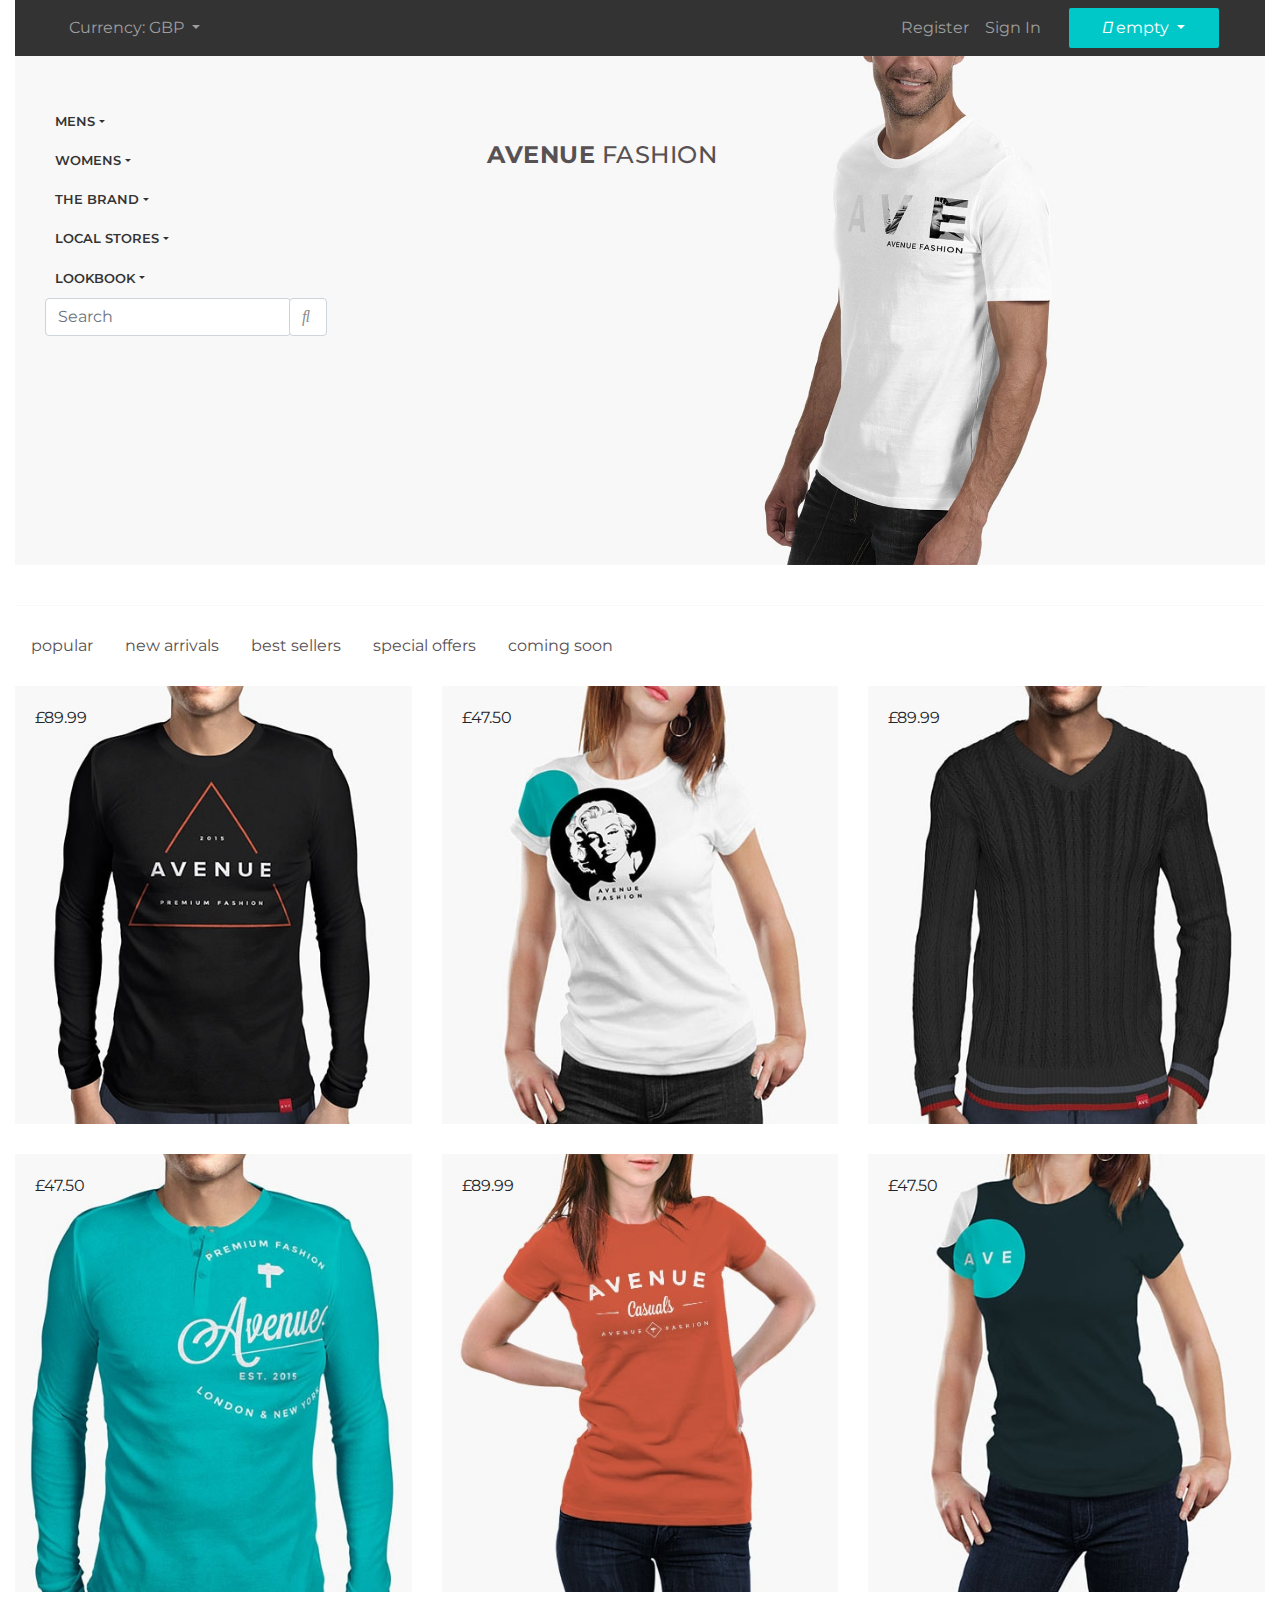
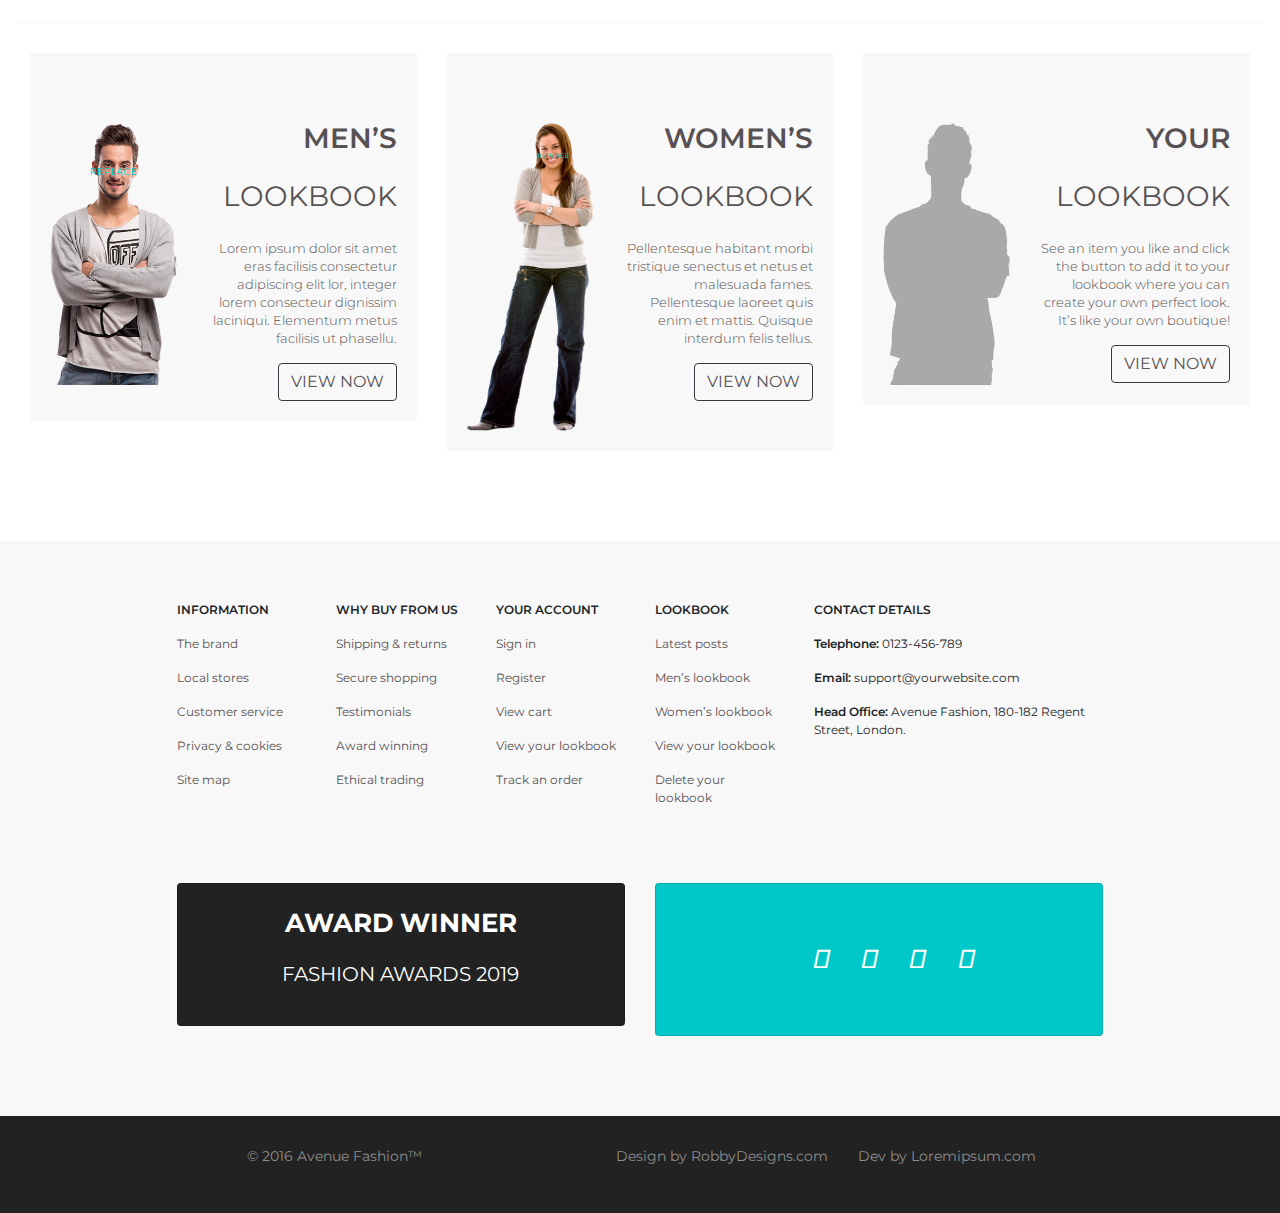
==== index.html @ 2c8a40dd "fashions" ====
<!DOCTYPE html>
<html lang="en">
<head>
    <title>Shopping</title>
    <meta http-equiv="Content-Type" content="text/html; charset=utf-8"/>
    <meta name="description" content=""/>
    <meta name="keywords" content=""/>
    <meta name="viewport" content="initial-scale=1.0, width=device-width">
    
    <link href="//netdna.bootstrapcdn.com/font-awesome/4.0.3/css/font-awesome.css" rel="stylesheet">
    <link href='https://fonts.googleapis.com/css?family=Montserrat:300,400,600,700|Roboto:400' rel='stylesheet' type='text/css'>
    <link rel="stylesheet" href="https://use.fontawesome.com/releases/v5.7.2/css/all.css" integrity="sha384-fnmOCqbTlWIlj8LyTjo7mOUStjsKC4pOpQbqyi7RrhN7udi9RwhKkMHpvLbHG9Sr" crossorigin="anonymous">
    <link href="css/main.min.css" rel="stylesheet">
    <link rel="stylesheet" href="css/main.css" type="text/css"/>
    <link rel="stylesheet" href="https://stackpath.bootstrapcdn.com/bootstrap/4.2.1/css/bootstrap.min.css" integrity="sha384-GJzZqFGwb1QTTN6wy59ffF1BuGJpLSa9DkKMp0DgiMDm4iYMj70gZWKYbI706tWS" crossorigin="anonymous">
</head>
<body>

<div class="container-fluid">
    <div class="menu-top container-fluid">
        <div class="container">
            <nav class="navbar navbar-expand-lg navbar-light">
                <button id="click-on" class="navbar-toggler" type="button" data-popup="true" data-toggle="collapse" data-target="#navbarSupportedContent" aria-controls="navbarSupportedContent" aria-expanded="false" aria-label="Toggle navigation">
                    <span class="navbar-toggler-icon"></span>
                </button>
                <div class="collapse navbar-collapse" id="navbarSupportedContent">
                    <ul class="navbar-nav mr-auto">
                        <li class="nav-item dropdown">
                            <a class="nav-link dropdown-toggle" href="#" id="navbarDropdown" role="button" data-toggle="dropdown" aria-haspopup="true" aria-expanded="false">
                                Currency: GBP
                            </a>
                            <div class="dropdown-menu" aria-labelledby="navbarDropdown">
                                <a class="dropdown-item" href="#">EURO</a>
                                <a class="dropdown-item" href="#">USD</a>
                                <a class="dropdown-item" href="#">RUR</a>
                            </div>
                        </li>
                    </ul>
                    <ul class="nav navbar-nav navbar-right">
                        <li class="nav-item">
                            <a class="nav-link" href="#">Register</a>
                        </li>
                        <li class="nav-item">
                            <a class="nav-link" href="#">Sign In</a>
                        </li>
                        <li class="nav-item dropdown table-active">
                            <a class="nav-link dropdown-toggle" href="#" id="navbarDropdown" role="button" data-toggle="dropdown" aria-haspopup="true" aria-expanded="false">
                                <i class="fas fa-shopping-cart"></i> empty
                            </a>
                        </li>
                    </ul>
                </div>
            </nav>
        </div>
    </div>
    <div class="menu-header">
        <div class="row menu-row">
            <div class="col">
            <div class="row">
            <div id="click-ons" class="col-2">
                <h1><span>avenue</span> fashion</h1>
            </div>
            <div class="col-3">
                <img src="img/bg.jpg" class="img-fluid" alt="">
            </div>
            <div class="col-7">
                <div class="menu-nav">

                    <ul class="nav nav-pills mr-auto nav-justified">


                        <li class="nav-item active dropdown">
                            <a class="nav-link dropdown-toggle toggle-1" href="#" id="navbarDropdown" role="button" data-toggle="dropdown" aria-haspopup="true" aria-expanded="false">
                                mens
                            </a>
                            <div class="dropdown-menu" aria-labelledby="navbarDropdown">
                                <div class="row">
                                    <div class="col-md-6">
                                <a class="dropdown-item active_title" href="#">casuals</a>
                                <a class="dropdown-item" href="#">Jackets</a>
                                <a class="dropdown-item" href="#">Hoodies & Sweatshirts</a>
                                <a class="dropdown-item" href="#">Polo Shirts</a>
                                <a class="dropdown-item" href="#">Sportswear</a>
                                        <a class="dropdown-item" href="#">Trousers & Chinos</a>
                                <a class="dropdown-item" href="#">T-Shirts</a>

                                    </div>
                                    <div class="col-md-6">
                                        <a class="dropdown-item active_title" href="#">Formal</a>
                                        <a class="dropdown-item" href="#">Jackets</a>
                                        <a class="dropdown-item" href="#">Shirts</a>
                                        <a class="dropdown-item" href="#">Suits</a>
                                        <a class="dropdown-item" href="#">Sportswear</a>

                                    </div>

                                    <div class="sale">
                                        <p>Autumn sale!
                                            up to 50% off</p>
                                    </div>



                                </div>
                            </div>
                        </li>

                        <li class="nav-item active dropdown">
                            <a class="nav-link dropdown-toggle toggle-2" href="#" id="navbarDropdown" role="button" data-toggle="dropdown" aria-haspopup="true" aria-expanded="false">
                                womens
                            </a>
                            <div class="dropdown-menu" aria-labelledby="navbarDropdown">
                                <div class="row">
                                    <div class="col-md-6">
                                        <a class="dropdown-item active_title" href="#">casuals</a>
                                        <a class="dropdown-item" href="#">Jackets</a>
                                        <a class="dropdown-item" href="#">Dresses</a>
                                        <a class="dropdown-item" href="#">blouses</a>
                                        <a class="dropdown-item" href="#">tops</a>
                                        <a class="dropdown-item" href="#">pants</a>
                                        <a class="dropdown-item" href="#">T-Shirts</a>
                                    </div>
                                    <div class="col-md-6">
                                        <a class="dropdown-item active_title" href="#">Formal</a>
                                        <a class="dropdown-item" href="#">Jackets</a>
                                        <a class="dropdown-item" href="#">Shirts</a>
                                        <a class="dropdown-item" href="#">skirts</a>
                                        <a class="dropdown-item" href="#">Dresses</a>

                                    </div>


                                    <div class="sale">
                                        <p>Autumn sale!
                                            up to 50% off</p>
                                    </div>


                                </div>
                            </div>
                        </li>

                        <li class="nav-item active dropdown">
                            <a class="nav-link dropdown-toggle toggle" href="#" id="navbarDropdown" role="button" data-toggle="dropdown" aria-haspopup="true" aria-expanded="false">
                                <span>the brand</span>
                            </a>
                            <div class="dropdown-menu" aria-labelledby="navbarDropdown">
                                <div class="row">
                                    <div class="col-md-6">
                                        <a class="dropdown-item active_title" href="#">brand</a>
                                        <a class="dropdown-item" href="#">Louis Vuitton</a>
                                        <a class="dropdown-item" href="#">Prada</a>
                                        <a class="dropdown-item" href="#">Chanel</a>
                                        <a class="dropdown-item" href="#">Burberry</a>
                                        <a class="dropdown-item" href="#">H&M</a>
                                    </div>
                                    <div class="col-md-6">
                                        <a class="dropdown-item active_title" href="#">brand</a>
                                        <a class="dropdown-item" href="#">Lacoste</a>
                                        <a class="dropdown-item" href="#">Colin’s</a>
                                        <a class="dropdown-item" href="#">D&G</a>
                                        <a class="dropdown-item" href="#">Hugo Boss</a>

                                    </div>





                                </div>
                            </div>
                        </li>

                        <li class="nav-item active dropdown">
                        <a class="nav-link dropdown-toggle toggle" href="#" id="navbarDropdown" role="button" data-toggle="dropdown" aria-haspopup="true" aria-expanded="false">
                            <span>local stores</span>
                        </a>
                        <div class="dropdown-menu" aria-labelledby="navbarDropdown">
                            <div class="row">
                                <div class="col-md-6">
                                    <a class="dropdown-item active_title" href="#">stores</a>
                                    <a class="dropdown-item" href="#">Dispatches</a>
                                    <a class="dropdown-item" href="#">Instali</a>
                                    <a class="dropdown-item" href="#">Capensi</a>
                                    <a class="dropdown-item" href="#">Instali</a>
                                    <a class="dropdown-item" href="#">Rainbow</a>
                                </div>
                                <div class="col-md-6">
                                    <a class="dropdown-item active_title" href="#">stores</a>
                                    <a class="dropdown-item" href="#">Central To</a>
                                    <a class="dropdown-item" href="#">Capensi</a>
                                    <a class="dropdown-item" href="#">Central</a>
                                </div>




                            </div>
                        </div>
                    </li>

                        <li class="nav-item active dropdown">
                            <a class="nav-link dropdown-toggle toggle" href="#" id="navbarDropdown" role="button" data-toggle="dropdown" aria-haspopup="true" aria-expanded="false">
                                Lookbook
                            </a>
                            <div class="dropdown-menu" aria-labelledby="navbarDropdown">
                                <div class="row">
                                    <div class="col-md-6">
                                        <a class="dropdown-item active_title" href="#">Lookbook</a>
                                        <a class="dropdown-item" href="#">Latest posts</a>
                                        <a class="dropdown-item" href="#">Women’s lookbook</a>
                                        <a class="dropdown-item" href="#">Men’s lookbook</a>
                                        <a class="dropdown-item" href="#">Lookbooks RSS feed</a>
                                    </div>
                                    <div class="col-md-6">
                                        <a class="dropdown-item active_title" href="#">Lookbook</a>
                                        <a class="dropdown-item" href="#">View your lookbook</a>
                                        <a class="dropdown-item" href="#">Delete your lookbook</a>
                                    </div>





                                </div>
                            </div>
                        </li>

                        <form class="form-inline my-2 my-lg-0">
                            <input class="form-control mr-sm-2" type="search" placeholder="Search" aria-label="Search">
                            <button id="text-form" class="btn btn-outline-success my-2 my-sm-0" type="submit"><i class="fas fa-search"></i><a>Найти далее...</a></button>

                        </form>

                    </ul>

                </div>
            </div>
        </div>
            </div>


        <div class="col menu-rows">
            <div class="btn-header" id="btn-header-1">
                <button type="button" class="btn btn-outline-dark">shop men’s collection</button>
            </div>

            <div class="btn-header" id="btn-header-2">
                <button type="button" class="btn btn-outline-dark">shop women’s collection</button>
            </div>
        </div>
        </div>

    </div>
    <div class="menu-content container">

        <nav class="nav">
            <a class="nav-link active" href="#">popular</a>
            <a class="nav-link" href="#">new arrivals</a>
            <a class="nav-link" href="#">best sellers</a>
            <a class="nav-link" href="#">special offers</a>
            <a class="nav-link" href="#">coming soon</a>
        </nav>

        <div class="row justify-content-around">
            <div class="col-xl-4 col-md-6 col-sm-12">
                <div class="card-body">
                <p class="price">£89.99</p>
                <img src="img/item_1.jpg" class="img-fluid mx-auto" alt="">
<div class="card-hover">

    <p>Men's tunic £89.95</p>
    <p>Classic casual t-shirt for women on the move.
        100% cotton.</p>
    <div class="fas-icons">
        <a href="#" class="rounded-circle">
            <i class="fas fa-shopping-cart"></i>
        </a>
        <a href="#" class="rounded-circle">
            <i class="fas fa-heart"></i>
        </a>
        <a href="#" class="rounded-circle">
            <i class="fas fa-compress-arrows-alt"></i>
        </a>
    </div>

</div>
                </div>
            </div>
            <div class="col-xl-4 col-md-6 col-sm-12">
                <div class="card-body">
                <p class="price">£47.50</p>
                <img src="img/item_2.jpg" class="img-fluid mx-auto" alt="">
                    <div class="card-hover">

                        <p>White women's T-shirt £47.50</p>
                        <p>Classic casual t-shirt for women on the move.
                            100% cotton.</p>
                        <div class="fas-icons">
                            <a href="#" class="rounded-circle">
                                <i class="fas fa-shopping-cart"></i>
                            </a>
                            <a href="#" class="rounded-circle">
                                <i class="fas fa-heart"></i>
                            </a>
                            <a href="#" class="rounded-circle">
                                <i class="fas fa-compress-arrows-alt"></i>
                            </a>
                        </div>

                    </div>
                </div>
            </div>
            <div class="col-xl-4 col-md-6 col-sm-12">
                <div class="card-body">
                <p class="price">£89.99</p>
                <img src="img/item_3.jpg" class="img-fluid mx-auto" alt="">
                    <div class="card-hover">

                        <p>Men's knitted sweater  £89.99</p>
                        <p>Classic casual t-shirt for women on the move.
                            100% cotton.</p>
                        <div class="fas-icons">
                            <a href="#" class="rounded-circle">
                                <i class="fas fa-shopping-cart"></i>
                            </a>
                            <a href="#" class="rounded-circle">
                                <i class="fas fa-heart"></i>
                            </a>
                            <a href="#" class="rounded-circle">
                                <i class="fas fa-compress-arrows-alt"></i>
                            </a>
                        </div>

                    </div>
                </div>
            </div>
        </div>

        <div class="row justify-content-around">
            <div class="col-xl-4 col-md-6 col-sm-12">
                <div class="card-body">
                <p class="price">£47.50</p>
                <img src="img/item_4.jpg" class="img-fluid mx-auto" alt="">
                    <div class="card-hover">

                        <p>Men's Blue Swinger  £47.50</p>
                        <p>Classic casual t-shirt for women on the move.
                            100% cotton.</p>
                        <div class="fas-icons">
                            <a href="#" class="rounded-circle">
                                <i class="fas fa-shopping-cart"></i>
                            </a>
                            <a href="#" class="rounded-circle">
                                <i class="fas fa-heart"></i>
                            </a>
                            <a href="#" class="rounded-circle">
                                <i class="fas fa-compress-arrows-alt"></i>
                            </a>
                        </div>

                    </div>
                </div>
            </div>
            <div class="col-xl-4 col-md-6 col-sm-12">
                <div class="card-body">
                <p class="price">£89.99</p>
                <img src="img/item_5.jpg" class="img-fluid mx-auto" alt="">
                    <div class="card-hover">

                        <p>Womens burnt orange casual tee  £89.99</p>
                        <p>Classic casual t-shirt for women on the move.
                            100% cotton.</p>
                        <div class="fas-icons">
                            <a href="#" class="rounded-circle">
                                <i class="fas fa-shopping-cart"></i>
                            </a>
                            <a href="#" class="rounded-circle">
                                <i class="fas fa-heart"></i>
                            </a>
                            <a href="#" class="rounded-circle">
                                <i class="fas fa-compress-arrows-alt"></i>
                            </a>
                        </div>

                    </div>
                </div>
            </div>
            <div class="col-xl-4 col-md-6 col-sm-12">
                <div class="card-body">
                <p class="price">£47.50</p>
                <img src="img/item_6.jpg" class="img-fluid mx-auto" alt="">
                    <div class="card-hover">

                        <p>Black women's t-shirt £47.50</p>
                        <p>Classic casual t-shirt for women on the move.
                            100% cotton.</p>
                        <div class="fas-icons">
                            <a href="#" class="rounded-circle">
                                <i class="fas fa-shopping-cart"></i>
                            </a>
                            <a href="#" class="rounded-circle">
                                <i class="fas fa-heart"></i>
                            </a>
                            <a href="#" class="rounded-circle">
                                <i class="fas fa-compress-arrows-alt"></i>
                            </a>
                        </div>

                    </div>
                </div>
            </div>
        </div>

    </div>
    <div class="menu-advertising container-fluid">

        <div class="row justify-content-around">
            <div class="col-xl-4 col-md-12">
                <div class="card-body">
                <div class="row">
                    <div class="col-xl-5 col-md-5 col-sm-12">
                    <img src="img/replace.png" class="img-fluid mx-auto" alt="">
                    </div>
                    <div class="col-xl-7 col-md-7 col-sm-12">
                      <h3 class="display-3">men’s</h3>
                        <h4 class="display-5">lookbook</h4>
       <p>Lorem ipsum dolor sit amet eras facilisis
    consectetur adipiscing elit lor, integer lorem consecteur dignissim laciniqui.
    Elementum metus facilisis ut phasellu.</p>
                        <button type="button" class="btn btn-outline-dark">view now</button>
                    </div>
                </div>
                </div>
        </div>
            <div class="col-xl-4 col-md-12">
                <div class="card-body">
                <div class="row">
                    <div class="col-xl-5 col-md-5 col-sm-12">
                        <img src="img/replace_2.png" class="img-fluid mx-auto" alt="">
                    </div>
                    <div class="col-xl-7 col-md-7 col-sm-12">
                        <h3>women’s</h3>
                        <h4>lookbook</h4>
                        <p>Pellentesque habitant morbi tristique senectus et netus et malesuada fames.
                            Pellentesque laoreet quis enim et mattis. Quisque interdum felis tellus.</p>
                        <button type="button" class="btn btn-outline-dark">view now</button>
                    </div>
                </div>
            </div>
            </div>
            <div class="col-xl-4 col-md-12">
                <div class="card-body">
                <div class="row">
                    <div class="col-xl-5 col-md-5 col-sm-12">
                        <img src="img/replace_3.png" class="img-fluid mx-auto" alt="">
                    </div>
                    <div class="col-xl-7 col-md-7 col-sm-12">
                        <h3>your</h3>
                        <h4>lookbook</h4>
                        <p>See an item you like and click the button to add it to your lookbook where you can create your own perfect look.
                            It’s like your own boutique!</p>
                        <button type="button" class="btn btn-outline-dark">view now</button>
                    </div>
                </div>
            </div>
            </div>
            </div>

    </div>



    </div>

















<footer>
   <div class="footer-content container-fluid">
     <div class="row">
       <div class="col-xl-10 col-lg-11 mx-auto">

           <div class="row">

           <div class="footer-links col-xl-2 col-lg-4 col-md-6 col-sm-12">
               <p class="footer-title">Information</p>
               <p><a href="#">The brand</a></p>
               <p><a href="#">Local stores</a></p>
               <p><a href="#">Customer service</a></p>
               <p><a href="#">Privacy & cookies</a></p>
               <p><a href="#">Site map</a></p>
           </div>
           <div class="footer-links col-xl-2 col-lg-4 col-md-6 col-sm-12">
               <p class="footer-title">Why buy from us</p>
               <p><a href="#">Shipping & returns</a></p>
               <p><a href="#">Secure shopping</a></p>
               <p><a href="#">Testimonials</a></p>
               <p><a href="#">Award winning</a></p>
               <p><a href="#">Ethical trading</a></p>
           </div>
           <div class="footer-links col-xl-2 col-lg-4 col-md-6 col-sm-12">
               <p class="footer-title">Your account</p>
               <p><a href="#">Sign in</a></p>
               <p><a href="#">Register</a></p>
               <p><a href="#">View cart</a></p>
               <p><a href="#">View your lookbook</a></p>
               <p><a href="#">Track an order</a></p>
           </div>
           <div class="footer-links col-xl-2 col-lg-4 col-md-6 col-sm-12">
               <p class="footer-title">Lookbook</p>
               <p><a href="#">Latest posts</a></p>
               <p><a href="#">Men’s lookbook</a></p>
               <p><a href="#">Women’s lookbook</a></p>
               <p><a href="#">View your lookbook</a></p>
               <p><a href="#">Delete your lookbook</a></p>
           </div>

           <div class="footer-links col-xl-4 col-lg-4 col-md-6 col-sm-12">
               <p class="footer-title">contact details</p>
               <p><span>Telephone:</span> 0123-456-789 </p>
               <p><span>Email:</span> support@yourwebsite.com</p>
               <p><span>Head Office:</span> Avenue Fashion,
                   180-182 Regent Street, London.</p>
           </div>

       </div>

           <div class="row">
               <div class="col-xl-6 col-lg-12 col-md-12 col-sm-12">
                   <div class="footer-banner card">
                   <p class="banner-title">award winner</p>
                   <p>fashion awards 2019</p>
                   </div>
               </div>
               <div class="col-xl-6 col-lg-12 col-md-12 col-sm-12">
                   <div class="footer-icon card">
                       <div class="footer-icons">

                   <a href="#"><i class="fab fa-facebook-f"></i></a>
                           <a href="#"><i class="fab fa-twitter"></i></a>
                           <a href="#"><i class="fab fa-instagram"></i></a>
                           <a href="#"><i class="fab fa-pinterest"></i></a>
                   </div>
               </div>
               </div>

           </div>


               </div>
     </div>
       <div class="row footer-container">
           <div class="col-xl-4 col-lg-12">
                       <p>© 2016 Avenue Fashion™</p>
                   </div>
                   <div class="col-xl-4 col-lg-12">
                       <p>Design by RobbyDesigns.com</p>
                   </div>
                   <div class="col-xl-4 col-lg-12">
                       <p>Dev by Loremipsum.com</p>
                   </div>
       </div>
           </div>
</footer>
<script src="https://ajax.googleapis.com/ajax/libs/jquery/3.3.1/jquery.min.js"></script>
<script src="js/main.js"></script>
<script src="js/click.js"></script>
<script src="js/button.js"></script>
<script src="js/show.js"></script>
</body>
</html>
---- css/main.min.css ----
:root{--blue:#00c8c8;--indigo:#6610f2;--purple:#6f42c1;--pink:#e83e8c;--red:#cc2eaa;--orange:#fd7e14;--yellow:#ffc107;--green:#2ecc71;--teal:#20c997;--cyan:#17a2b8;--white:#fff;--gray:#6c757d;--gray-dark:#343a40;--primary:#00c8c8;--secondary:#6c757d;--success:#2ecc71;--info:#17a2b8;--warning:#ffc107;--danger:#cc2eaa;--light:#f8f9fa;--dark:#343a40;--breakpoint-xs:0;--breakpoint-sm:576px;--breakpoint-md:768px;--breakpoint-lg:992px;--breakpoint-xl:1200px;--font-family-sans-serif:-apple-system,BlinkMacSystemFont,"Segoe UI",Roboto,"Helvetica Neue",Arial,"Noto Sans",sans-serif,"Apple Color Emoji","Segoe UI Emoji","Segoe UI Symbol","Noto Color Emoji";--font-family-monospace:SFMono-Regular,Menlo,Monaco,Consolas,"Liberation Mono","Courier New",monospace}*,::after,::before{box-sizing:border-box}html{font-family:sans-serif;line-height:1.15;-webkit-text-size-adjust:100%;-webkit-tap-highlight-color:transparent}article,aside,figcaption,figure,footer,header,hgroup,main,nav,section{display:block}body{margin:0;font-family:-apple-system,BlinkMacSystemFont,"Segoe UI",Roboto,"Helvetica Neue",Arial,"Noto Sans",sans-serif,"Apple Color Emoji","Segoe UI Emoji","Segoe UI Symbol","Noto Color Emoji";font-size:1rem;font-weight:400;line-height:1.5;color:#212529;text-align:left;background-color:#fff}[tabindex="-1"]:focus{outline:0!important}hr{box-sizing:content-box;height:0;overflow:visible}h1,h2,h3,h4,h5,h6{margin-top:0;margin-bottom:.5rem}p{margin-top:0;margin-bottom:1rem}abbr[data-original-title],abbr[title]{text-decoration:underline;-webkit-text-decoration:underline dotted;text-decoration:underline dotted;cursor:help;border-bottom:0;text-decoration-skip-ink:none}address{margin-bottom:1rem;font-style:normal;line-height:inherit}dl,ol,ul{margin-top:0;margin-bottom:1rem}ol ol,ol ul,ul ol,ul ul{margin-bottom:0}dt{font-weight:700}dd{margin-bottom:.5rem;margin-left:0}blockquote{margin:0 0 1rem}b,strong{font-weight:bolder}small{font-size:80%}sub,sup{position:relative;font-size:75%;line-height:0;vertical-align:baseline}sub{bottom:-.25em}sup{top:-.5em}a{color:#00c8c8;text-decoration:none;background-color:transparent}a:hover{color:#007c7c;text-decoration:underline}a:not([href]):not([tabindex]){color:inherit;text-decoration:none}a:not([href]):not([tabindex]):focus,a:not([href]):not([tabindex]):hover{color:inherit;text-decoration:none}a:not([href]):not([tabindex]):focus{outline:0}code,kbd,pre,samp{font-family:SFMono-Regular,Menlo,Monaco,Consolas,"Liberation Mono","Courier New",monospace;font-size:1em}pre{margin-top:0;margin-bottom:1rem;overflow:auto}figure{margin:0 0 1rem}img{vertical-align:middle;border-style:none}svg{overflow:hidden;vertical-align:middle}table{border-collapse:collapse}caption{padding-top:.75rem;padding-bottom:.75rem;color:#6c757d;text-align:left;caption-side:bottom}th{text-align:inherit}label{display:inline-block;margin-bottom:.5rem}button{border-radius:0}button:focus{outline:1px dotted;outline:5px auto -webkit-focus-ring-color}button,input,optgroup,select,textarea{margin:0;font-family:inherit;font-size:inherit;line-height:inherit}button,input{overflow:visible}button,select{text-transform:none}[type=button],[type=reset],[type=submit],button{-webkit-appearance:button}[type=button]::-moz-focus-inner,[type=reset]::-moz-focus-inner,[type=submit]::-moz-focus-inner,button::-moz-focus-inner{padding:0;border-style:none}input[type=checkbox],input[type=radio]{box-sizing:border-box;padding:0}input[type=date],input[type=datetime-local],input[type=month],input[type=time]{-webkit-appearance:listbox}textarea{overflow:auto;resize:vertical}fieldset{min-width:0;padding:0;margin:0;border:0}legend{display:block;width:100%;max-width:100%;padding:0;margin-bottom:.5rem;font-size:1.5rem;line-height:inherit;color:inherit;white-space:normal}progress{vertical-align:baseline}[type=number]::-webkit-inner-spin-button,[type=number]::-webkit-outer-spin-button{height:auto}[type=search]{outline-offset:-2px;-webkit-appearance:none}[type=search]::-webkit-search-decoration{-webkit-appearance:none}::-webkit-file-upload-button{font:inherit;-webkit-appearance:button}output{display:inline-block}summary{display:list-item;cursor:pointer}template{display:none}[hidden]{display:none!important}.h1,.h2,.h3,.h4,.h5,.h6,h1,h2,h3,h4,h5,h6{margin-bottom:.5rem;font-family:inherit;font-weight:500;line-height:1.2;color:inherit}.h1,h1{font-size:2.5rem}.h2,h2{font-size:2rem}.h3,h3{font-size:1.75rem}.h4,h4{font-size:1.5rem}.h5,h5{font-size:1.25rem}.h6,h6{font-size:1rem}.lead{font-size:1.25rem;font-weight:300}.display-1{font-size:6rem;font-weight:300;line-height:1.2}.display-2{font-size:5.5rem;font-weight:300;line-height:1.2}.display-3{font-size:4.5rem;font-weight:300;line-height:1.2}.display-4{font-size:3.5rem;font-weight:300;line-height:1.2}hr{margin-top:1rem;margin-bottom:1rem;border:0;border-top:1px solid rgba(0,0,0,.1)}.small,small{font-size:80%;font-weight:400}.mark,mark{padding:.2em;background-color:#fcf8e3}.list-unstyled{padding-left:0;list-style:none}.list-inline{padding-left:0;list-style:none}.list-inline-item{display:inline-block}.list-inline-item:not(:last-child){margin-right:.5rem}.initialism{font-size:90%;text-transform:uppercase}.blockquote{margin-bottom:1rem;font-size:1.25rem}.blockquote-footer{display:block;font-size:80%;color:#6c757d}.blockquote-footer::before{content:"\2014\00A0"}.img-fluid{max-width:100%;height:auto}.img-thumbnail{padding:.25rem;background-color:#fff;border:1px solid #dee2e6;border-radius:.25rem;max-width:100%;height:auto}.figure{display:inline-block}.figure-img{margin-bottom:.5rem;line-height:1}.figure-caption{font-size:90%;color:#6c757d}code{font-size:87.5%;color:#e83e8c;word-break:break-word}a>code{color:inherit}kbd{padding:.2rem .4rem;font-size:87.5%;color:#fff;background-color:#212529;border-radius:.2rem}kbd kbd{padding:0;font-size:100%;font-weight:700}pre{display:block;font-size:87.5%;color:#212529}pre code{font-size:inherit;color:inherit;word-break:normal}.pre-scrollable{max-height:340px;overflow-y:scroll}.container{width:100%;padding-right:15px;padding-left:15px;margin-right:auto;margin-left:auto}@media (min-width:576px){.container{max-width:540px}}@media (min-width:768px){.container{max-width:720px}}@media (min-width:992px){.container{max-width:960px}}@media (min-width:1200px){.container{max-width:1140px}}.container-fluid{width:100%;padding-right:15px;padding-left:15px;margin-right:auto;margin-left:auto}.row{display:-ms-flexbox;display:flex;-ms-flex-wrap:wrap;flex-wrap:wrap;margin-right:-15px;margin-left:-15px}.no-gutters{margin-right:0;margin-left:0}.no-gutters>.col,.no-gutters>[class*=col-]{padding-right:0;padding-left:0}.col,.col-1,.col-10,.col-11,.col-12,.col-2,.col-3,.col-4,.col-5,.col-6,.col-7,.col-8,.col-9,.col-auto,.col-lg,.col-lg-1,.col-lg-10,.col-lg-11,.col-lg-12,.col-lg-2,.col-lg-3,.col-lg-4,.col-lg-5,.col-lg-6,.col-lg-7,.col-lg-8,.col-lg-9,.col-lg-auto,.col-md,.col-md-1,.col-md-10,.col-md-11,.col-md-12,.col-md-2,.col-md-3,.col-md-4,.col-md-5,.col-md-6,.col-md-7,.col-md-8,.col-md-9,.col-md-auto,.col-sm,.col-sm-1,.col-sm-10,.col-sm-11,.col-sm-12,.col-sm-2,.col-sm-3,.col-sm-4,.col-sm-5,.col-sm-6,.col-sm-7,.col-sm-8,.col-sm-9,.col-sm-auto,.col-xl,.col-xl-1,.col-xl-10,.col-xl-11,.col-xl-12,.col-xl-2,.col-xl-3,.col-xl-4,.col-xl-5,.col-xl-6,.col-xl-7,.col-xl-8,.col-xl-9,.col-xl-auto{position:relative;width:100%;padding-right:15px;padding-left:15px}.col{-ms-flex-preferred-size:0;flex-basis:0;-ms-flex-positive:1;flex-grow:1;max-width:100%}.col-auto{-ms-flex:0 0 auto;flex:0 0 auto;width:auto;max-width:100%}.col-1{-ms-flex:0 0 8.33333%;flex:0 0 8.33333%;max-width:8.33333%}.col-2{-ms-flex:0 0 16.66667%;flex:0 0 16.66667%;max-width:16.66667%}.col-3{-ms-flex:0 0 25%;flex:0 0 25%;max-width:25%}.col-4{-ms-flex:0 0 33.33333%;flex:0 0 33.33333%;max-width:33.33333%}.col-5{-ms-flex:0 0 41.66667%;flex:0 0 41.66667%;max-width:41.66667%}.col-6{-ms-flex:0 0 50%;flex:0 0 50%;max-width:50%}.col-7{-ms-flex:0 0 58.33333%;flex:0 0 58.33333%;max-width:58.33333%}.col-8{-ms-flex:0 0 66.66667%;flex:0 0 66.66667%;max-width:66.66667%}.col-9{-ms-flex:0 0 75%;flex:0 0 75%;max-width:75%}.col-10{-ms-flex:0 0 83.33333%;flex:0 0 83.33333%;max-width:83.33333%}.col-11{-ms-flex:0 0 91.66667%;flex:0 0 91.66667%;max-width:91.66667%}.col-12{-ms-flex:0 0 100%;flex:0 0 100%;max-width:100%}.order-first{-ms-flex-order:-1;order:-1}.order-last{-ms-flex-order:13;order:13}.order-0{-ms-flex-order:0;order:0}.order-1{-ms-flex-order:1;order:1}.order-2{-ms-flex-order:2;order:2}.order-3{-ms-flex-order:3;order:3}.order-4{-ms-flex-order:4;order:4}.order-5{-ms-flex-order:5;order:5}.order-6{-ms-flex-order:6;order:6}.order-7{-ms-flex-order:7;order:7}.order-8{-ms-flex-order:8;order:8}.order-9{-ms-flex-order:9;order:9}.order-10{-ms-flex-order:10;order:10}.order-11{-ms-flex-order:11;order:11}.order-12{-ms-flex-order:12;order:12}.offset-1{margin-left:8.33333%}.offset-2{margin-left:16.66667%}.offset-3{margin-left:25%}.offset-4{margin-left:33.33333%}.offset-5{margin-left:41.66667%}.offset-6{margin-left:50%}.offset-7{margin-left:58.33333%}.offset-8{margin-left:66.66667%}.offset-9{margin-left:75%}.offset-10{margin-left:83.33333%}.offset-11{margin-left:91.66667%}@media (min-width:576px){.col-sm{-ms-flex-preferred-size:0;flex-basis:0;-ms-flex-positive:1;flex-grow:1;max-width:100%}.col-sm-auto{-ms-flex:0 0 auto;flex:0 0 auto;width:auto;max-width:100%}.col-sm-1{-ms-flex:0 0 8.33333%;flex:0 0 8.33333%;max-width:8.33333%}.col-sm-2{-ms-flex:0 0 16.66667%;flex:0 0 16.66667%;max-width:16.66667%}.col-sm-3{-ms-flex:0 0 25%;flex:0 0 25%;max-width:25%}.col-sm-4{-ms-flex:0 0 33.33333%;flex:0 0 33.33333%;max-width:33.33333%}.col-sm-5{-ms-flex:0 0 41.66667%;flex:0 0 41.66667%;max-width:41.66667%}.col-sm-6{-ms-flex:0 0 50%;flex:0 0 50%;max-width:50%}.col-sm-7{-ms-flex:0 0 58.33333%;flex:0 0 58.33333%;max-width:58.33333%}.col-sm-8{-ms-flex:0 0 66.66667%;flex:0 0 66.66667%;max-width:66.66667%}.col-sm-9{-ms-flex:0 0 75%;flex:0 0 75%;max-width:75%}.col-sm-10{-ms-flex:0 0 83.33333%;flex:0 0 83.33333%;max-width:83.33333%}.col-sm-11{-ms-flex:0 0 91.66667%;flex:0 0 91.66667%;max-width:91.66667%}.col-sm-12{-ms-flex:0 0 100%;flex:0 0 100%;max-width:100%}.order-sm-first{-ms-flex-order:-1;order:-1}.order-sm-last{-ms-flex-order:13;order:13}.order-sm-0{-ms-flex-order:0;order:0}.order-sm-1{-ms-flex-order:1;order:1}.order-sm-2{-ms-flex-order:2;order:2}.order-sm-3{-ms-flex-order:3;order:3}.order-sm-4{-ms-flex-order:4;order:4}.order-sm-5{-ms-flex-order:5;order:5}.order-sm-6{-ms-flex-order:6;order:6}.order-sm-7{-ms-flex-order:7;order:7}.order-sm-8{-ms-flex-order:8;order:8}.order-sm-9{-ms-flex-order:9;order:9}.order-sm-10{-ms-flex-order:10;order:10}.order-sm-11{-ms-flex-order:11;order:11}.order-sm-12{-ms-flex-order:12;order:12}.offset-sm-0{margin-left:0}.offset-sm-1{margin-left:8.33333%}.offset-sm-2{margin-left:16.66667%}.offset-sm-3{margin-left:25%}.offset-sm-4{margin-left:33.33333%}.offset-sm-5{margin-left:41.66667%}.offset-sm-6{margin-left:50%}.offset-sm-7{margin-left:58.33333%}.offset-sm-8{margin-left:66.66667%}.offset-sm-9{margin-left:75%}.offset-sm-10{margin-left:83.33333%}.offset-sm-11{margin-left:91.66667%}}@media (min-width:768px){.col-md{-ms-flex-preferred-size:0;flex-basis:0;-ms-flex-positive:1;flex-grow:1;max-width:100%}.col-md-auto{-ms-flex:0 0 auto;flex:0 0 auto;width:auto;max-width:100%}.col-md-1{-ms-flex:0 0 8.33333%;flex:0 0 8.33333%;max-width:8.33333%}.col-md-2{-ms-flex:0 0 16.66667%;flex:0 0 16.66667%;max-width:16.66667%}.col-md-3{-ms-flex:0 0 25%;flex:0 0 25%;max-width:25%}.col-md-4{-ms-flex:0 0 33.33333%;flex:0 0 33.33333%;max-width:33.33333%}.col-md-5{-ms-flex:0 0 41.66667%;flex:0 0 41.66667%;max-width:41.66667%}.col-md-6{-ms-flex:0 0 50%;flex:0 0 50%;max-width:50%}.col-md-7{-ms-flex:0 0 58.33333%;flex:0 0 58.33333%;max-width:58.33333%}.col-md-8{-ms-flex:0 0 66.66667%;flex:0 0 66.66667%;max-width:66.66667%}.col-md-9{-ms-flex:0 0 75%;flex:0 0 75%;max-width:75%}.col-md-10{-ms-flex:0 0 83.33333%;flex:0 0 83.33333%;max-width:83.33333%}.col-md-11{-ms-flex:0 0 91.66667%;flex:0 0 91.66667%;max-width:91.66667%}.col-md-12{-ms-flex:0 0 100%;flex:0 0 100%;max-width:100%}.order-md-first{-ms-flex-order:-1;order:-1}.order-md-last{-ms-flex-order:13;order:13}.order-md-0{-ms-flex-order:0;order:0}.order-md-1{-ms-flex-order:1;order:1}.order-md-2{-ms-flex-order:2;order:2}.order-md-3{-ms-flex-order:3;order:3}.order-md-4{-ms-flex-order:4;order:4}.order-md-5{-ms-flex-order:5;order:5}.order-md-6{-ms-flex-order:6;order:6}.order-md-7{-ms-flex-order:7;order:7}.order-md-8{-ms-flex-order:8;order:8}.order-md-9{-ms-flex-order:9;order:9}.order-md-10{-ms-flex-order:10;order:10}.order-md-11{-ms-flex-order:11;order:11}.order-md-12{-ms-flex-order:12;order:12}.offset-md-0{margin-left:0}.offset-md-1{margin-left:8.33333%}.offset-md-2{margin-left:16.66667%}.offset-md-3{margin-left:25%}.offset-md-4{margin-left:33.33333%}.offset-md-5{margin-left:41.66667%}.offset-md-6{margin-left:50%}.offset-md-7{margin-left:58.33333%}.offset-md-8{margin-left:66.66667%}.offset-md-9{margin-left:75%}.offset-md-10{margin-left:83.33333%}.offset-md-11{margin-left:91.66667%}}@media (min-width:992px){.col-lg{-ms-flex-preferred-size:0;flex-basis:0;-ms-flex-positive:1;flex-grow:1;max-width:100%}.col-lg-auto{-ms-flex:0 0 auto;flex:0 0 auto;width:auto;max-width:100%}.col-lg-1{-ms-flex:0 0 8.33333%;flex:0 0 8.33333%;max-width:8.33333%}.col-lg-2{-ms-flex:0 0 16.66667%;flex:0 0 16.66667%;max-width:16.66667%}.col-lg-3{-ms-flex:0 0 25%;flex:0 0 25%;max-width:25%}.col-lg-4{-ms-flex:0 0 33.33333%;flex:0 0 33.33333%;max-width:33.33333%}.col-lg-5{-ms-flex:0 0 41.66667%;flex:0 0 41.66667%;max-width:41.66667%}.col-lg-6{-ms-flex:0 0 50%;flex:0 0 50%;max-width:50%}.col-lg-7{-ms-flex:0 0 58.33333%;flex:0 0 58.33333%;max-width:58.33333%}.col-lg-8{-ms-flex:0 0 66.66667%;flex:0 0 66.66667%;max-width:66.66667%}.col-lg-9{-ms-flex:0 0 75%;flex:0 0 75%;max-width:75%}.col-lg-10{-ms-flex:0 0 83.33333%;flex:0 0 83.33333%;max-width:83.33333%}.col-lg-11{-ms-flex:0 0 91.66667%;flex:0 0 91.66667%;max-width:91.66667%}.col-lg-12{-ms-flex:0 0 100%;flex:0 0 100%;max-width:100%}.order-lg-first{-ms-flex-order:-1;order:-1}.order-lg-last{-ms-flex-order:13;order:13}.order-lg-0{-ms-flex-order:0;order:0}.order-lg-1{-ms-flex-order:1;order:1}.order-lg-2{-ms-flex-order:2;order:2}.order-lg-3{-ms-flex-order:3;order:3}.order-lg-4{-ms-flex-order:4;order:4}.order-lg-5{-ms-flex-order:5;order:5}.order-lg-6{-ms-flex-order:6;order:6}.order-lg-7{-ms-flex-order:7;order:7}.order-lg-8{-ms-flex-order:8;order:8}.order-lg-9{-ms-flex-order:9;order:9}.order-lg-10{-ms-flex-order:10;order:10}.order-lg-11{-ms-flex-order:11;order:11}.order-lg-12{-ms-flex-order:12;order:12}.offset-lg-0{margin-left:0}.offset-lg-1{margin-left:8.33333%}.offset-lg-2{margin-left:16.66667%}.offset-lg-3{margin-left:25%}.offset-lg-4{margin-left:33.33333%}.offset-lg-5{margin-left:41.66667%}.offset-lg-6{margin-left:50%}.offset-lg-7{margin-left:58.33333%}.offset-lg-8{margin-left:66.66667%}.offset-lg-9{margin-left:75%}.offset-lg-10{margin-left:83.33333%}.offset-lg-11{margin-left:91.66667%}}@media (min-width:1200px){.col-xl{-ms-flex-preferred-size:0;flex-basis:0;-ms-flex-positive:1;flex-grow:1;max-width:100%}.col-xl-auto{-ms-flex:0 0 auto;flex:0 0 auto;width:auto;max-width:100%}.col-xl-1{-ms-flex:0 0 8.33333%;flex:0 0 8.33333%;max-width:8.33333%}.col-xl-2{-ms-flex:0 0 16.66667%;flex:0 0 16.66667%;max-width:16.66667%}.col-xl-3{-ms-flex:0 0 25%;flex:0 0 25%;max-width:25%}.col-xl-4{-ms-flex:0 0 33.33333%;flex:0 0 33.33333%;max-width:33.33333%}.col-xl-5{-ms-flex:0 0 41.66667%;flex:0 0 41.66667%;max-width:41.66667%}.col-xl-6{-ms-flex:0 0 50%;flex:0 0 50%;max-width:50%}.col-xl-7{-ms-flex:0 0 58.33333%;flex:0 0 58.33333%;max-width:58.33333%}.col-xl-8{-ms-flex:0 0 66.66667%;flex:0 0 66.66667%;max-width:66.66667%}.col-xl-9{-ms-flex:0 0 75%;flex:0 0 75%;max-width:75%}.col-xl-10{-ms-flex:0 0 83.33333%;flex:0 0 83.33333%;max-width:83.33333%}.col-xl-11{-ms-flex:0 0 91.66667%;flex:0 0 91.66667%;max-width:91.66667%}.col-xl-12{-ms-flex:0 0 100%;flex:0 0 100%;max-width:100%}.order-xl-first{-ms-flex-order:-1;order:-1}.order-xl-last{-ms-flex-order:13;order:13}.order-xl-0{-ms-flex-order:0;order:0}.order-xl-1{-ms-flex-order:1;order:1}.order-xl-2{-ms-flex-order:2;order:2}.order-xl-3{-ms-flex-order:3;order:3}.order-xl-4{-ms-flex-order:4;order:4}.order-xl-5{-ms-flex-order:5;order:5}.order-xl-6{-ms-flex-order:6;order:6}.order-xl-7{-ms-flex-order:7;order:7}.order-xl-8{-ms-flex-order:8;order:8}.order-xl-9{-ms-flex-order:9;order:9}.order-xl-10{-ms-flex-order:10;order:10}.order-xl-11{-ms-flex-order:11;order:11}.order-xl-12{-ms-flex-order:12;order:12}.offset-xl-0{margin-left:0}.offset-xl-1{margin-left:8.33333%}.offset-xl-2{margin-left:16.66667%}.offset-xl-3{margin-left:25%}.offset-xl-4{margin-left:33.33333%}.offset-xl-5{margin-left:41.66667%}.offset-xl-6{margin-left:50%}.offset-xl-7{margin-left:58.33333%}.offset-xl-8{margin-left:66.66667%}.offset-xl-9{margin-left:75%}.offset-xl-10{margin-left:83.33333%}.offset-xl-11{margin-left:91.66667%}}.table{width:100%;margin-bottom:1rem;background-color:transparent}.table td,.table th{padding:.75rem;vertical-align:top;border-top:1px solid #dee2e6}.table thead th{vertical-align:bottom;border-bottom:2px solid #dee2e6}.table tbody+tbody{border-top:2px solid #dee2e6}.table .table{background-color:#fff}.table-sm td,.table-sm th{padding:.3rem}.table-bordered{border:1px solid #dee2e6}.table-bordered td,.table-bordered th{border:1px solid #dee2e6}.table-bordered thead td,.table-bordered thead th{border-bottom-width:2px}.table-borderless tbody+tbody,.table-borderless td,.table-borderless th,.table-borderless thead th{border:0}.table-striped tbody tr:nth-of-type(odd){background-color:rgba(0,0,0,.05)}.table-hover tbody tr:hover{background-color:rgba(0,0,0,.075)}.table-primary,.table-primary>td,.table-primary>th{background-color:#b8f0f0}.table-primary tbody+tbody,.table-primary td,.table-primary th,.table-primary thead th{border-color:#7ae2e2}.table-hover .table-primary:hover{background-color:#a3ecec}.table-hover .table-primary:hover>td,.table-hover .table-primary:hover>th{background-color:#a3ecec}.table-secondary,.table-secondary>td,.table-secondary>th{background-color:#d6d8db}.table-secondary tbody+tbody,.table-secondary td,.table-secondary th,.table-secondary thead th{border-color:#b3b7bb}.table-hover .table-secondary:hover{background-color:#c8cbcf}.table-hover .table-secondary:hover>td,.table-hover .table-secondary:hover>th{background-color:#c8cbcf}.table-success,.table-success>td,.table-success>th{background-color:#c4f1d7}.table-success tbody+tbody,.table-success td,.table-success th,.table-success thead th{border-color:#92e4b5}.table-hover .table-success:hover{background-color:#afecc9}.table-hover .table-success:hover>td,.table-hover .table-success:hover>th{background-color:#afecc9}.table-info,.table-info>td,.table-info>th{background-color:#bee5eb}.table-info tbody+tbody,.table-info td,.table-info th,.table-info thead th{border-color:#86cfda}.table-hover .table-info:hover{background-color:#abdde5}.table-hover .table-info:hover>td,.table-hover .table-info:hover>th{background-color:#abdde5}.table-warning,.table-warning>td,.table-warning>th{background-color:#ffeeba}.table-warning tbody+tbody,.table-warning td,.table-warning th,.table-warning thead th{border-color:#ffdf7e}.table-hover .table-warning:hover{background-color:#ffe8a1}.table-hover .table-warning:hover>td,.table-hover .table-warning:hover>th{background-color:#ffe8a1}.table-danger,.table-danger>td,.table-danger>th{background-color:#f1c4e7}.table-danger tbody+tbody,.table-danger td,.table-danger th,.table-danger thead th{border-color:#e492d3}.table-hover .table-danger:hover{background-color:#ecafdf}.table-hover .table-danger:hover>td,.table-hover .table-danger:hover>th{background-color:#ecafdf}.table-light,.table-light>td,.table-light>th{background-color:#fdfdfe}.table-light tbody+tbody,.table-light td,.table-light th,.table-light thead th{border-color:#fbfcfc}.table-hover .table-light:hover{background-color:#ececf6}.table-hover .table-light:hover>td,.table-hover .table-light:hover>th{background-color:#ececf6}.table-dark,.table-dark>td,.table-dark>th{background-color:#c6c8ca}.table-dark tbody+tbody,.table-dark td,.table-dark th,.table-dark thead th{border-color:#95999c}.table-hover .table-dark:hover{background-color:#b9bbbe}.table-hover .table-dark:hover>td,.table-hover .table-dark:hover>th{background-color:#b9bbbe}.table-active,.table-active>td,.table-active>th{background-color:rgba(0,0,0,.075)}.table-hover .table-active:hover{background-color:rgba(0,0,0,.075)}.table-hover .table-active:hover>td,.table-hover .table-active:hover>th{background-color:rgba(0,0,0,.075)}.table .thead-dark th{color:#fff;background-color:#212529;border-color:#32383e}.table .thead-light th{color:#495057;background-color:#e9ecef;border-color:#dee2e6}.table-dark{color:#fff;background-color:#212529}.table-dark td,.table-dark th,.table-dark thead th{border-color:#32383e}.table-dark.table-bordered{border:0}.table-dark.table-striped tbody tr:nth-of-type(odd){background-color:rgba(255,255,255,.05)}.table-dark.table-hover tbody tr:hover{background-color:rgba(255,255,255,.075)}@media (max-width:575.98px){.table-responsive-sm{display:block;width:100%;overflow-x:auto;-webkit-overflow-scrolling:touch;-ms-overflow-style:-ms-autohiding-scrollbar}.table-responsive-sm>.table-bordered{border:0}}@media (max-width:767.98px){.table-responsive-md{display:block;width:100%;overflow-x:auto;-webkit-overflow-scrolling:touch;-ms-overflow-style:-ms-autohiding-scrollbar}.table-responsive-md>.table-bordered{border:0}}@media (max-width:991.98px){.table-responsive-lg{display:block;width:100%;overflow-x:auto;-webkit-overflow-scrolling:touch;-ms-overflow-style:-ms-autohiding-scrollbar}.table-responsive-lg>.table-bordered{border:0}}@media (max-width:1199.98px){.table-responsive-xl{display:block;width:100%;overflow-x:auto;-webkit-overflow-scrolling:touch;-ms-overflow-style:-ms-autohiding-scrollbar}.table-responsive-xl>.table-bordered{border:0}}.table-responsive{display:block;width:100%;overflow-x:auto;-webkit-overflow-scrolling:touch;-ms-overflow-style:-ms-autohiding-scrollbar}.table-responsive>.table-bordered{border:0}.form-control{display:block;width:100%;height:calc(2.25rem + 2px);padding:.375rem .75rem;font-size:1rem;font-weight:400;line-height:1.5;color:#495057;background-color:#fff;background-clip:padding-box;border:1px solid #ced4da;border-radius:.25rem;transition:border-color .15s ease-in-out,box-shadow .15s ease-in-out}@media screen and (prefers-reduced-motion:reduce){.form-control{transition:none}}.form-control::-ms-expand{background-color:transparent;border:0}.form-control:focus{color:#495057;background-color:#fff;border-color:#49ffff;outline:0;box-shadow:0 0 0 .2rem rgba(0,200,200,.25)}.form-control::-webkit-input-placeholder{color:#6c757d;opacity:1}.form-control:-ms-input-placeholder{color:#6c757d;opacity:1}.form-control::-ms-input-placeholder{color:#6c757d;opacity:1}.form-control::placeholder{color:#6c757d;opacity:1}.form-control:disabled,.form-control[readonly]{background-color:#e9ecef;opacity:1}select.form-control:focus::-ms-value{color:#495057;background-color:#fff}.form-control-file,.form-control-range{display:block;width:100%}.col-form-label{padding-top:calc(.375rem + 1px);padding-bottom:calc(.375rem + 1px);margin-bottom:0;font-size:inherit;line-height:1.5}.col-form-label-lg{padding-top:calc(.5rem + 1px);padding-bottom:calc(.5rem + 1px);font-size:1.25rem;line-height:1.5}.col-form-label-sm{padding-top:calc(.25rem + 1px);padding-bottom:calc(.25rem + 1px);font-size:.875rem;line-height:1.5}.form-control-plaintext{display:block;width:100%;padding-top:.375rem;padding-bottom:.375rem;margin-bottom:0;line-height:1.5;color:#212529;background-color:transparent;border:solid transparent;border-width:1px 0}.form-control-plaintext.form-control-lg,.form-control-plaintext.form-control-sm{padding-right:0;padding-left:0}.form-control-sm{height:calc(1.8125rem + 2px);padding:.25rem .5rem;font-size:.875rem;line-height:1.5;border-radius:.2rem}.form-control-lg{height:calc(2.875rem + 2px);padding:.5rem 1rem;font-size:1.25rem;line-height:1.5;border-radius:.3rem}select.form-control[multiple],select.form-control[size]{height:auto}textarea.form-control{height:auto}.form-group{margin-bottom:1rem}.form-text{display:block;margin-top:.25rem}.form-row{display:-ms-flexbox;display:flex;-ms-flex-wrap:wrap;flex-wrap:wrap;margin-right:-5px;margin-left:-5px}.form-row>.col,.form-row>[class*=col-]{padding-right:5px;padding-left:5px}.form-check{position:relative;display:block;padding-left:1.25rem}.form-check-input{position:absolute;margin-top:.3rem;margin-left:-1.25rem}.form-check-input:disabled~.form-check-label{color:#6c757d}.form-check-label{margin-bottom:0}.form-check-inline{display:-ms-inline-flexbox;display:inline-flex;-ms-flex-align:center;align-items:center;padding-left:0;margin-right:.75rem}.form-check-inline .form-check-input{position:static;margin-top:0;margin-right:.3125rem;margin-left:0}.valid-feedback{display:none;width:100%;margin-top:.25rem;font-size:80%;color:#2ecc71}.valid-tooltip{position:absolute;top:100%;z-index:5;display:none;max-width:100%;padding:.25rem .5rem;margin-top:.1rem;font-size:.875rem;line-height:1.5;color:#fff;background-color:rgba(46,204,113,.9);border-radius:.25rem}.form-control.is-valid,.was-validated .form-control:valid{border-color:#2ecc71;padding-right:2.25rem;background-repeat:no-repeat;background-position:center right calc(2.25rem / 4);background-size:calc(2.25rem / 2) calc(2.25rem / 2);background-image:url("data:image/svg+xml,%3csvg xmlns='http://www.w3.org/2000/svg' viewBox='0 0 8 8'%3e%3cpath fill='%232ecc71' d='M2.3 6.73L.6 4.53c-.4-1.04.46-1.4 1.1-.8l1.1 1.4 3.4-3.8c.6-.63 1.6-.27 1.2.7l-4 4.6c-.43.5-.8.4-1.1.1z'/%3e%3c/svg%3e")}.form-control.is-valid:focus,.was-validated .form-control:valid:focus{border-color:#2ecc71;box-shadow:0 0 0 .2rem rgba(46,204,113,.25)}.form-control.is-valid~.valid-feedback,.form-control.is-valid~.valid-tooltip,.was-validated .form-control:valid~.valid-feedback,.was-validated .form-control:valid~.valid-tooltip{display:block}.was-validated textarea.form-control:valid,textarea.form-control.is-valid{padding-right:2.25rem;background-position:top calc(2.25rem / 4) right calc(2.25rem / 4)}.custom-select.is-valid,.was-validated .custom-select:valid{border-color:#2ecc71;padding-right:3.4375rem;background:url("data:image/svg+xml,%3csvg xmlns='http://www.w3.org/2000/svg' viewBox='0 0 4 5'%3e%3cpath fill='%23343a40' d='M2 0L0 2h4zm0 5L0 3h4z'/%3e%3c/svg%3e") no-repeat right .75rem center/8px 10px,url("data:image/svg+xml,%3csvg xmlns='http://www.w3.org/2000/svg' viewBox='0 0 8 8'%3e%3cpath fill='%232ecc71' d='M2.3 6.73L.6 4.53c-.4-1.04.46-1.4 1.1-.8l1.1 1.4 3.4-3.8c.6-.63 1.6-.27 1.2.7l-4 4.6c-.43.5-.8.4-1.1.1z'/%3e%3c/svg%3e") no-repeat center right 1.75rem/1.125rem 1.125rem}.custom-select.is-valid:focus,.was-validated .custom-select:valid:focus{border-color:#2ecc71;box-shadow:0 0 0 .2rem rgba(46,204,113,.25)}.custom-select.is-valid~.valid-feedback,.custom-select.is-valid~.valid-tooltip,.was-validated .custom-select:valid~.valid-feedback,.was-validated .custom-select:valid~.valid-tooltip{display:block}.form-control-file.is-valid~.valid-feedback,.form-control-file.is-valid~.valid-tooltip,.was-validated .form-control-file:valid~.valid-feedback,.was-validated .form-control-file:valid~.valid-tooltip{display:block}.form-check-input.is-valid~.form-check-label,.was-validated .form-check-input:valid~.form-check-label{color:#2ecc71}.form-check-input.is-valid~.valid-feedback,.form-check-input.is-valid~.valid-tooltip,.was-validated .form-check-input:valid~.valid-feedback,.was-validated .form-check-input:valid~.valid-tooltip{display:block}.custom-control-input.is-valid~.custom-control-label,.was-validated .custom-control-input:valid~.custom-control-label{color:#2ecc71}.custom-control-input.is-valid~.custom-control-label::before,.was-validated .custom-control-input:valid~.custom-control-label::before{border-color:#2ecc71}.custom-control-input.is-valid~.valid-feedback,.custom-control-input.is-valid~.valid-tooltip,.was-validated .custom-control-input:valid~.valid-feedback,.was-validated .custom-control-input:valid~.valid-tooltip{display:block}.custom-control-input.is-valid:checked~.custom-control-label::before,.was-validated .custom-control-input:valid:checked~.custom-control-label::before{border-color:#54d98c;background-color:#54d98c}.custom-control-input.is-valid:focus~.custom-control-label::before,.was-validated .custom-control-input:valid:focus~.custom-control-label::before{box-shadow:0 0 0 .2rem rgba(46,204,113,.25)}.custom-control-input.is-valid:focus:not(:checked)~.custom-control-label::before,.was-validated .custom-control-input:valid:focus:not(:checked)~.custom-control-label::before{border-color:#2ecc71}.custom-file-input.is-valid~.custom-file-label,.was-validated .custom-file-input:valid~.custom-file-label{border-color:#2ecc71}.custom-file-input.is-valid~.valid-feedback,.custom-file-input.is-valid~.valid-tooltip,.was-validated .custom-file-input:valid~.valid-feedback,.was-validated .custom-file-input:valid~.valid-tooltip{display:block}.custom-file-input.is-valid:focus~.custom-file-label,.was-validated .custom-file-input:valid:focus~.custom-file-label{border-color:#2ecc71;box-shadow:0 0 0 .2rem rgba(46,204,113,.25)}.invalid-feedback{display:none;width:100%;margin-top:.25rem;font-size:80%;color:#cc2eaa}.invalid-tooltip{position:absolute;top:100%;z-index:5;display:none;max-width:100%;padding:.25rem .5rem;margin-top:.1rem;font-size:.875rem;line-height:1.5;color:#fff;background-color:rgba(204,46,170,.9);border-radius:.25rem}.form-control.is-invalid,.was-validated .form-control:invalid{border-color:#cc2eaa;padding-right:2.25rem;background-repeat:no-repeat;background-position:center right calc(2.25rem / 4);background-size:calc(2.25rem / 2) calc(2.25rem / 2);background-image:url("data:image/svg+xml,%3csvg xmlns='http://www.w3.org/2000/svg' fill='%23cc2eaa' viewBox='-2 -2 7 7'%3e%3cpath stroke='%23d9534f' d='M0 0l3 3m0-3L0 3'/%3e%3ccircle r='.5'/%3e%3ccircle cx='3' r='.5'/%3e%3ccircle cy='3' r='.5'/%3e%3ccircle cx='3' cy='3' r='.5'/%3e%3c/svg%3E")}.form-control.is-invalid:focus,.was-validated .form-control:invalid:focus{border-color:#cc2eaa;box-shadow:0 0 0 .2rem rgba(204,46,170,.25)}.form-control.is-invalid~.invalid-feedback,.form-control.is-invalid~.invalid-tooltip,.was-validated .form-control:invalid~.invalid-feedback,.was-validated .form-control:invalid~.invalid-tooltip{display:block}.was-validated textarea.form-control:invalid,textarea.form-control.is-invalid{padding-right:2.25rem;background-position:top calc(2.25rem / 4) right calc(2.25rem / 4)}.custom-select.is-invalid,.was-validated .custom-select:invalid{border-color:#cc2eaa;padding-right:3.4375rem;background:url("data:image/svg+xml,%3csvg xmlns='http://www.w3.org/2000/svg' viewBox='0 0 4 5'%3e%3cpath fill='%23343a40' d='M2 0L0 2h4zm0 5L0 3h4z'/%3e%3c/svg%3e") no-repeat right .75rem center/8px 10px,url("data:image/svg+xml,%3csvg xmlns='http://www.w3.org/2000/svg' fill='%23cc2eaa' viewBox='-2 -2 7 7'%3e%3cpath stroke='%23d9534f' d='M0 0l3 3m0-3L0 3'/%3e%3ccircle r='.5'/%3e%3ccircle cx='3' r='.5'/%3e%3ccircle cy='3' r='.5'/%3e%3ccircle cx='3' cy='3' r='.5'/%3e%3c/svg%3E") no-repeat center right 1.75rem/1.125rem 1.125rem}.custom-select.is-invalid:focus,.was-validated .custom-select:invalid:focus{border-color:#cc2eaa;box-shadow:0 0 0 .2rem rgba(204,46,170,.25)}.custom-select.is-invalid~.invalid-feedback,.custom-select.is-invalid~.invalid-tooltip,.was-validated .custom-select:invalid~.invalid-feedback,.was-validated .custom-select:invalid~.invalid-tooltip{display:block}.form-control-file.is-invalid~.invalid-feedback,.form-control-file.is-invalid~.invalid-tooltip,.was-validated .form-control-file:invalid~.invalid-feedback,.was-validated .form-control-file:invalid~.invalid-tooltip{display:block}.form-check-input.is-invalid~.form-check-label,.was-validated .form-check-input:invalid~.form-check-label{color:#cc2eaa}.form-check-input.is-invalid~.invalid-feedback,.form-check-input.is-invalid~.invalid-tooltip,.was-validated .form-check-input:invalid~.invalid-feedback,.was-validated .form-check-input:invalid~.invalid-tooltip{display:block}.custom-control-input.is-invalid~.custom-control-label,.was-validated .custom-control-input:invalid~.custom-control-label{color:#cc2eaa}.custom-control-input.is-invalid~.custom-control-label::before,.was-validated .custom-control-input:invalid~.custom-control-label::before{border-color:#cc2eaa}.custom-control-input.is-invalid~.invalid-feedback,.custom-control-input.is-invalid~.invalid-tooltip,.was-validated .custom-control-input:invalid~.invalid-feedback,.was-validated .custom-control-input:invalid~.invalid-tooltip{display:block}.custom-control-input.is-invalid:checked~.custom-control-label::before,.was-validated .custom-control-input:invalid:checked~.custom-control-label::before{border-color:#d954bc;background-color:#d954bc}.custom-control-input.is-invalid:focus~.custom-control-label::before,.was-validated .custom-control-input:invalid:focus~.custom-control-label::before{box-shadow:0 0 0 .2rem rgba(204,46,170,.25)}.custom-control-input.is-invalid:focus:not(:checked)~.custom-control-label::before,.was-validated .custom-control-input:invalid:focus:not(:checked)~.custom-control-label::before{border-color:#cc2eaa}.custom-file-input.is-invalid~.custom-file-label,.was-validated .custom-file-input:invalid~.custom-file-label{border-color:#cc2eaa}.custom-file-input.is-invalid~.invalid-feedback,.custom-file-input.is-invalid~.invalid-tooltip,.was-validated .custom-file-input:invalid~.invalid-feedback,.was-validated .custom-file-input:invalid~.invalid-tooltip{display:block}.custom-file-input.is-invalid:focus~.custom-file-label,.was-validated .custom-file-input:invalid:focus~.custom-file-label{border-color:#cc2eaa;box-shadow:0 0 0 .2rem rgba(204,46,170,.25)}.form-inline{display:-ms-flexbox;display:flex;-ms-flex-flow:row wrap;flex-flow:row wrap;-ms-flex-align:center;align-items:center}.form-inline .form-check{width:100%}@media (min-width:576px){.form-inline label{display:-ms-flexbox;display:flex;-ms-flex-align:center;align-items:center;-ms-flex-pack:center;justify-content:center;margin-bottom:0}.form-inline .form-group{display:-ms-flexbox;display:flex;-ms-flex:0 0 auto;flex:0 0 auto;-ms-flex-flow:row wrap;flex-flow:row wrap;-ms-flex-align:center;align-items:center;margin-bottom:0}.form-inline .form-control{display:inline-block;width:auto;vertical-align:middle}.form-inline .form-control-plaintext{display:inline-block}.form-inline .custom-select,.form-inline .input-group{width:auto}.form-inline .form-check{display:-ms-flexbox;display:flex;-ms-flex-align:center;align-items:center;-ms-flex-pack:center;justify-content:center;width:auto;padding-left:0}.form-inline .form-check-input{position:relative;margin-top:0;margin-right:.25rem;margin-left:0}.form-inline .custom-control{-ms-flex-align:center;align-items:center;-ms-flex-pack:center;justify-content:center}.form-inline .custom-control-label{margin-bottom:0}}.btn{display:inline-block;font-weight:400;color:#212529;text-align:center;vertical-align:middle;-webkit-user-select:none;-moz-user-select:none;-ms-user-select:none;user-select:none;background-color:transparent;border:1px solid transparent;padding:.375rem .75rem;font-size:1rem;line-height:1.5;border-radius:.25rem;transition:color .15s ease-in-out,background-color .15s ease-in-out,border-color .15s ease-in-out,box-shadow .15s ease-in-out}@media screen and (prefers-reduced-motion:reduce){.btn{transition:none}}.btn:hover{color:#212529;text-decoration:none}.btn.focus,.btn:focus{outline:0;box-shadow:0 0 0 .2rem rgba(0,200,200,.25)}.btn.disabled,.btn:disabled{opacity:.65}.btn:not(:disabled):not(.disabled){cursor:pointer}a.btn.disabled,fieldset:disabled a.btn{pointer-events:none}.btn-primary{color:#fff;background-color:#00c8c8;border-color:#00c8c8}.btn-primary:hover{color:#fff;background-color:#00a2a2;border-color:#009595}.btn-primary.focus,.btn-primary:focus{box-shadow:0 0 0 .2rem rgba(38,208,208,.5)}.btn-primary.disabled,.btn-primary:disabled{color:#fff;background-color:#00c8c8;border-color:#00c8c8}.btn-primary:not(:disabled):not(.disabled).active,.btn-primary:not(:disabled):not(.disabled):active,.show>.btn-primary.dropdown-toggle{color:#fff;background-color:#009595;border-color:#088}.btn-primary:not(:disabled):not(.disabled).active:focus,.btn-primary:not(:disabled):not(.disabled):active:focus,.show>.btn-primary.dropdown-toggle:focus{box-shadow:0 0 0 .2rem rgba(38,208,208,.5)}.btn-secondary{color:#fff;background-color:#6c757d;border-color:#6c757d}.btn-secondary:hover{color:#fff;background-color:#5a6268;border-color:#545b62}.btn-secondary.focus,.btn-secondary:focus{box-shadow:0 0 0 .2rem rgba(130,138,145,.5)}.btn-secondary.disabled,.btn-secondary:disabled{color:#fff;background-color:#6c757d;border-color:#6c757d}.btn-secondary:not(:disabled):not(.disabled).active,.btn-secondary:not(:disabled):not(.disabled):active,.show>.btn-secondary.dropdown-toggle{color:#fff;background-color:#545b62;border-color:#4e555b}.btn-secondary:not(:disabled):not(.disabled).active:focus,.btn-secondary:not(:disabled):not(.disabled):active:focus,.show>.btn-secondary.dropdown-toggle:focus{box-shadow:0 0 0 .2rem rgba(130,138,145,.5)}.btn-success{color:#fff;background-color:#2ecc71;border-color:#2ecc71}.btn-success:hover{color:#fff;background-color:#27ad60;border-color:#25a25a}.btn-success.focus,.btn-success:focus{box-shadow:0 0 0 .2rem rgba(77,212,134,.5)}.btn-success.disabled,.btn-success:disabled{color:#fff;background-color:#2ecc71;border-color:#2ecc71}.btn-success:not(:disabled):not(.disabled).active,.btn-success:not(:disabled):not(.disabled):active,.show>.btn-success.dropdown-toggle{color:#fff;background-color:#25a25a;border-color:#229854}.btn-success:not(:disabled):not(.disabled).active:focus,.btn-success:not(:disabled):not(.disabled):active:focus,.show>.btn-success.dropdown-toggle:focus{box-shadow:0 0 0 .2rem rgba(77,212,134,.5)}.btn-info{color:#fff;background-color:#17a2b8;border-color:#17a2b8}.btn-info:hover{color:#fff;background-color:#138496;border-color:#117a8b}.btn-info.focus,.btn-info:focus{box-shadow:0 0 0 .2rem rgba(58,176,195,.5)}.btn-info.disabled,.btn-info:disabled{color:#fff;background-color:#17a2b8;border-color:#17a2b8}.btn-info:not(:disabled):not(.disabled).active,.btn-info:not(:disabled):not(.disabled):active,.show>.btn-info.dropdown-toggle{color:#fff;background-color:#117a8b;border-color:#10707f}.btn-info:not(:disabled):not(.disabled).active:focus,.btn-info:not(:disabled):not(.disabled):active:focus,.show>.btn-info.dropdown-toggle:focus{box-shadow:0 0 0 .2rem rgba(58,176,195,.5)}.btn-warning{color:#212529;background-color:#ffc107;border-color:#ffc107}.btn-warning:hover{color:#212529;background-color:#e0a800;border-color:#d39e00}.btn-warning.focus,.btn-warning:focus{box-shadow:0 0 0 .2rem rgba(222,170,12,.5)}.btn-warning.disabled,.btn-warning:disabled{color:#212529;background-color:#ffc107;border-color:#ffc107}.btn-warning:not(:disabled):not(.disabled).active,.btn-warning:not(:disabled):not(.disabled):active,.show>.btn-warning.dropdown-toggle{color:#212529;background-color:#d39e00;border-color:#c69500}.btn-warning:not(:disabled):not(.disabled).active:focus,.btn-warning:not(:disabled):not(.disabled):active:focus,.show>.btn-warning.dropdown-toggle:focus{box-shadow:0 0 0 .2rem rgba(222,170,12,.5)}.btn-danger{color:#fff;background-color:#cc2eaa;border-color:#cc2eaa}.btn-danger:hover{color:#fff;background-color:#ad2790;border-color:#a22587}.btn-danger.focus,.btn-danger:focus{box-shadow:0 0 0 .2rem rgba(212,77,183,.5)}.btn-danger.disabled,.btn-danger:disabled{color:#fff;background-color:#cc2eaa;border-color:#cc2eaa}.btn-danger:not(:disabled):not(.disabled).active,.btn-danger:not(:disabled):not(.disabled):active,.show>.btn-danger.dropdown-toggle{color:#fff;background-color:#a22587;border-color:#98227f}.btn-danger:not(:disabled):not(.disabled).active:focus,.btn-danger:not(:disabled):not(.disabled):active:focus,.show>.btn-danger.dropdown-toggle:focus{box-shadow:0 0 0 .2rem rgba(212,77,183,.5)}.btn-light{color:#212529;background-color:#f8f9fa;border-color:#f8f9fa}.btn-light:hover{color:#212529;background-color:#e2e6ea;border-color:#dae0e5}.btn-light.focus,.btn-light:focus{box-shadow:0 0 0 .2rem rgba(216,217,219,.5)}.btn-light.disabled,.btn-light:disabled{color:#212529;background-color:#f8f9fa;border-color:#f8f9fa}.btn-light:not(:disabled):not(.disabled).active,.btn-light:not(:disabled):not(.disabled):active,.show>.btn-light.dropdown-toggle{color:#212529;background-color:#dae0e5;border-color:#d3d9df}.btn-light:not(:disabled):not(.disabled).active:focus,.btn-light:not(:disabled):not(.disabled):active:focus,.show>.btn-light.dropdown-toggle:focus{box-shadow:0 0 0 .2rem rgba(216,217,219,.5)}.btn-dark{color:#fff;background-color:#343a40;border-color:#343a40}.btn-dark:hover{color:#fff;background-color:#23272b;border-color:#1d2124}.btn-dark.focus,.btn-dark:focus{box-shadow:0 0 0 .2rem rgba(82,88,93,.5)}.btn-dark.disabled,.btn-dark:disabled{color:#fff;background-color:#343a40;border-color:#343a40}.btn-dark:not(:disabled):not(.disabled).active,.btn-dark:not(:disabled):not(.disabled):active,.show>.btn-dark.dropdown-toggle{color:#fff;background-color:#1d2124;border-color:#171a1d}.btn-dark:not(:disabled):not(.disabled).active:focus,.btn-dark:not(:disabled):not(.disabled):active:focus,.show>.btn-dark.dropdown-toggle:focus{box-shadow:0 0 0 .2rem rgba(82,88,93,.5)}.btn-outline-primary{color:#00c8c8;border-color:#00c8c8}.btn-outline-primary:hover{color:#fff;background-color:#00c8c8;border-color:#00c8c8}.btn-outline-primary.focus,.btn-outline-primary:focus{box-shadow:0 0 0 .2rem rgba(0,200,200,.5)}.btn-outline-primary.disabled,.btn-outline-primary:disabled{color:#00c8c8;background-color:transparent}.btn-outline-primary:not(:disabled):not(.disabled).active,.btn-outline-primary:not(:disabled):not(.disabled):active,.show>.btn-outline-primary.dropdown-toggle{color:#fff;background-color:#00c8c8;border-color:#00c8c8}.btn-outline-primary:not(:disabled):not(.disabled).active:focus,.btn-outline-primary:not(:disabled):not(.disabled):active:focus,.show>.btn-outline-primary.dropdown-toggle:focus{box-shadow:0 0 0 .2rem rgba(0,200,200,.5)}.btn-outline-secondary{color:#6c757d;border-color:#6c757d}.btn-outline-secondary:hover{color:#fff;background-color:#6c757d;border-color:#6c757d}.btn-outline-secondary.focus,.btn-outline-secondary:focus{box-shadow:0 0 0 .2rem rgba(108,117,125,.5)}.btn-outline-secondary.disabled,.btn-outline-secondary:disabled{color:#6c757d;background-color:transparent}.btn-outline-secondary:not(:disabled):not(.disabled).active,.btn-outline-secondary:not(:disabled):not(.disabled):active,.show>.btn-outline-secondary.dropdown-toggle{color:#fff;background-color:#6c757d;border-color:#6c757d}.btn-outline-secondary:not(:disabled):not(.disabled).active:focus,.btn-outline-secondary:not(:disabled):not(.disabled):active:focus,.show>.btn-outline-secondary.dropdown-toggle:focus{box-shadow:0 0 0 .2rem rgba(108,117,125,.5)}.btn-outline-success{color:#2ecc71;border-color:#2ecc71}.btn-outline-success:hover{color:#fff;background-color:#2ecc71;border-color:#2ecc71}.btn-outline-success.focus,.btn-outline-success:focus{box-shadow:0 0 0 .2rem rgba(46,204,113,.5)}.btn-outline-success.disabled,.btn-outline-success:disabled{color:#2ecc71;background-color:transparent}.btn-outline-success:not(:disabled):not(.disabled).active,.btn-outline-success:not(:disabled):not(.disabled):active,.show>.btn-outline-success.dropdown-toggle{color:#fff;background-color:#2ecc71;border-color:#2ecc71}.btn-outline-success:not(:disabled):not(.disabled).active:focus,.btn-outline-success:not(:disabled):not(.disabled):active:focus,.show>.btn-outline-success.dropdown-toggle:focus{box-shadow:0 0 0 .2rem rgba(46,204,113,.5)}.btn-outline-info{color:#17a2b8;border-color:#17a2b8}.btn-outline-info:hover{color:#fff;background-color:#17a2b8;border-color:#17a2b8}.btn-outline-info.focus,.btn-outline-info:focus{box-shadow:0 0 0 .2rem rgba(23,162,184,.5)}.btn-outline-info.disabled,.btn-outline-info:disabled{color:#17a2b8;background-color:transparent}.btn-outline-info:not(:disabled):not(.disabled).active,.btn-outline-info:not(:disabled):not(.disabled):active,.show>.btn-outline-info.dropdown-toggle{color:#fff;background-color:#17a2b8;border-color:#17a2b8}.btn-outline-info:not(:disabled):not(.disabled).active:focus,.btn-outline-info:not(:disabled):not(.disabled):active:focus,.show>.btn-outline-info.dropdown-toggle:focus{box-shadow:0 0 0 .2rem rgba(23,162,184,.5)}.btn-outline-warning{color:#ffc107;border-color:#ffc107}.btn-outline-warning:hover{color:#212529;background-color:#ffc107;border-color:#ffc107}.btn-outline-warning.focus,.btn-outline-warning:focus{box-shadow:0 0 0 .2rem rgba(255,193,7,.5)}.btn-outline-warning.disabled,.btn-outline-warning:disabled{color:#ffc107;background-color:transparent}.btn-outline-warning:not(:disabled):not(.disabled).active,.btn-outline-warning:not(:disabled):not(.disabled):active,.show>.btn-outline-warning.dropdown-toggle{color:#212529;background-color:#ffc107;border-color:#ffc107}.btn-outline-warning:not(:disabled):not(.disabled).active:focus,.btn-outline-warning:not(:disabled):not(.disabled):active:focus,.show>.btn-outline-warning.dropdown-toggle:focus{box-shadow:0 0 0 .2rem rgba(255,193,7,.5)}.btn-outline-danger{color:#cc2eaa;border-color:#cc2eaa}.btn-outline-danger:hover{color:#fff;background-color:#cc2eaa;border-color:#cc2eaa}.btn-outline-danger.focus,.btn-outline-danger:focus{box-shadow:0 0 0 .2rem rgba(204,46,170,.5)}.btn-outline-danger.disabled,.btn-outline-danger:disabled{color:#cc2eaa;background-color:transparent}.btn-outline-danger:not(:disabled):not(.disabled).active,.btn-outline-danger:not(:disabled):not(.disabled):active,.show>.btn-outline-danger.dropdown-toggle{color:#fff;background-color:#cc2eaa;border-color:#cc2eaa}.btn-outline-danger:not(:disabled):not(.disabled).active:focus,.btn-outline-danger:not(:disabled):not(.disabled):active:focus,.show>.btn-outline-danger.dropdown-toggle:focus{box-shadow:0 0 0 .2rem rgba(204,46,170,.5)}.btn-outline-light{color:#f8f9fa;border-color:#f8f9fa}.btn-outline-light:hover{color:#212529;background-color:#f8f9fa;border-color:#f8f9fa}.btn-outline-light.focus,.btn-outline-light:focus{box-shadow:0 0 0 .2rem rgba(248,249,250,.5)}.btn-outline-light.disabled,.btn-outline-light:disabled{color:#f8f9fa;background-color:transparent}.btn-outline-light:not(:disabled):not(.disabled).active,.btn-outline-light:not(:disabled):not(.disabled):active,.show>.btn-outline-light.dropdown-toggle{color:#212529;background-color:#f8f9fa;border-color:#f8f9fa}.btn-outline-light:not(:disabled):not(.disabled).active:focus,.btn-outline-light:not(:disabled):not(.disabled):active:focus,.show>.btn-outline-light.dropdown-toggle:focus{box-shadow:0 0 0 .2rem rgba(248,249,250,.5)}.btn-outline-dark{color:#343a40;border-color:#343a40}.btn-outline-dark:hover{color:#fff;background-color:#343a40;border-color:#343a40}.btn-outline-dark.focus,.btn-outline-dark:focus{box-shadow:0 0 0 .2rem rgba(52,58,64,.5)}.btn-outline-dark.disabled,.btn-outline-dark:disabled{color:#343a40;background-color:transparent}.btn-outline-dark:not(:disabled):not(.disabled).active,.btn-outline-dark:not(:disabled):not(.disabled):active,.show>.btn-outline-dark.dropdown-toggle{color:#fff;background-color:#343a40;border-color:#343a40}.btn-outline-dark:not(:disabled):not(.disabled).active:focus,.btn-outline-dark:not(:disabled):not(.disabled):active:focus,.show>.btn-outline-dark.dropdown-toggle:focus{box-shadow:0 0 0 .2rem rgba(52,58,64,.5)}.btn-link{font-weight:400;color:#00c8c8}.btn-link:hover{color:#007c7c;text-decoration:underline}.btn-link.focus,.btn-link:focus{text-decoration:underline;box-shadow:none}.btn-link.disabled,.btn-link:disabled{color:#6c757d;pointer-events:none}.btn-group-lg>.btn,.btn-lg{padding:.5rem 1rem;font-size:1.25rem;line-height:1.5;border-radius:.3rem}.btn-group-sm>.btn,.btn-sm{padding:.25rem .5rem;font-size:.875rem;line-height:1.5;border-radius:.2rem}.btn-block{display:block;width:100%}.btn-block+.btn-block{margin-top:.5rem}input[type=button].btn-block,input[type=reset].btn-block,input[type=submit].btn-block{width:100%}.fade{transition:opacity .15s linear}@media screen and (prefers-reduced-motion:reduce){.fade{transition:none}}.fade:not(.show){opacity:0}.collapse:not(.show){display:none}.collapsing{position:relative;height:0;overflow:hidden;transition:height .35s ease}@media screen and (prefers-reduced-motion:reduce){.collapsing{transition:none}}.dropdown,.dropleft,.dropright,.dropup{position:relative}.dropdown-toggle::after{display:inline-block;margin-left:.255em;vertical-align:.255em;content:"";border-top:.3em solid;border-right:.3em solid transparent;border-bottom:0;border-left:.3em solid transparent}.dropdown-toggle:empty::after{margin-left:0}.dropdown-menu{position:absolute;top:100%;left:0;z-index:1000;display:none;float:left;min-width:10rem;padding:.5rem 0;margin:.125rem 0 0;font-size:1rem;color:#212529;text-align:left;list-style:none;background-color:#fff;background-clip:padding-box;border:1px solid rgba(0,0,0,.15);border-radius:.25rem}.dropdown-menu-right{right:0;left:auto}@media (min-width:576px){.dropdown-menu-sm-right{right:0;left:auto}}@media (min-width:768px){.dropdown-menu-md-right{right:0;left:auto}}@media (min-width:992px){.dropdown-menu-lg-right{right:0;left:auto}}@media (min-width:1200px){.dropdown-menu-xl-right{right:0;left:auto}}.dropdown-menu-left{right:auto;left:0}@media (min-width:576px){.dropdown-menu-sm-left{right:auto;left:0}}@media (min-width:768px){.dropdown-menu-md-left{right:auto;left:0}}@media (min-width:992px){.dropdown-menu-lg-left{right:auto;left:0}}@media (min-width:1200px){.dropdown-menu-xl-left{right:auto;left:0}}.dropup .dropdown-menu{top:auto;bottom:100%;margin-top:0;margin-bottom:.125rem}.dropup .dropdown-toggle::after{display:inline-block;margin-left:.255em;vertical-align:.255em;content:"";border-top:0;border-right:.3em solid transparent;border-bottom:.3em solid;border-left:.3em solid transparent}.dropup .dropdown-toggle:empty::after{margin-left:0}.dropright .dropdown-menu{top:0;right:auto;left:100%;margin-top:0;margin-left:.125rem}.dropright .dropdown-toggle::after{display:inline-block;margin-left:.255em;vertical-align:.255em;content:"";border-top:.3em solid transparent;border-right:0;border-bottom:.3em solid transparent;border-left:.3em solid}.dropright .dropdown-toggle:empty::after{margin-left:0}.dropright .dropdown-toggle::after{vertical-align:0}.dropleft .dropdown-menu{top:0;right:100%;left:auto;margin-top:0;margin-right:.125rem}.dropleft .dropdown-toggle::after{display:inline-block;margin-left:.255em;vertical-align:.255em;content:""}.dropleft .dropdown-toggle::after{display:none}.dropleft .dropdown-toggle::before{display:inline-block;margin-right:.255em;vertical-align:.255em;content:"";border-top:.3em solid transparent;border-right:.3em solid;border-bottom:.3em solid transparent}.dropleft .dropdown-toggle:empty::after{margin-left:0}.dropleft .dropdown-toggle::before{vertical-align:0}.dropdown-menu[x-placement^=bottom],.dropdown-menu[x-placement^=left],.dropdown-menu[x-placement^=right],.dropdown-menu[x-placement^=top]{right:auto;bottom:auto}.dropdown-divider{height:0;margin:.5rem 0;overflow:hidden;border-top:1px solid #e9ecef}.dropdown-item{display:block;width:100%;padding:.25rem 1.5rem;clear:both;font-weight:400;color:#212529;text-align:inherit;white-space:nowrap;background-color:transparent;border:0}.dropdown-item:first-child{border-top-left-radius:calc(.25rem - 1px);border-top-right-radius:calc(.25rem - 1px)}.dropdown-item:last-child{border-bottom-right-radius:calc(.25rem - 1px);border-bottom-left-radius:calc(.25rem - 1px)}.dropdown-item:focus,.dropdown-item:hover{color:#16181b;text-decoration:none;background-color:#f8f9fa}.dropdown-item.active,.dropdown-item:active{color:#fff;text-decoration:none;background-color:#00c8c8}.dropdown-item.disabled,.dropdown-item:disabled{color:#6c757d;pointer-events:none;background-color:transparent}.dropdown-menu.show{display:block}.dropdown-header{display:block;padding:.5rem 1.5rem;margin-bottom:0;font-size:.875rem;color:#6c757d;white-space:nowrap}.dropdown-item-text{display:block;padding:.25rem 1.5rem;color:#212529}.btn-group,.btn-group-vertical{position:relative;display:-ms-inline-flexbox;display:inline-flex;vertical-align:middle}.btn-group-vertical>.btn,.btn-group>.btn{position:relative;-ms-flex:1 1 auto;flex:1 1 auto}.btn-group-vertical>.btn:hover,.btn-group>.btn:hover{z-index:1}.btn-group-vertical>.btn.active,.btn-group-vertical>.btn:active,.btn-group-vertical>.btn:focus,.btn-group>.btn.active,.btn-group>.btn:active,.btn-group>.btn:focus{z-index:1}.btn-toolbar{display:-ms-flexbox;display:flex;-ms-flex-wrap:wrap;flex-wrap:wrap;-ms-flex-pack:start;justify-content:flex-start}.btn-toolbar .input-group{width:auto}.btn-group>.btn-group:not(:first-child),.btn-group>.btn:not(:first-child){margin-left:-1px}.btn-group>.btn-group:not(:last-child)>.btn,.btn-group>.btn:not(:last-child):not(.dropdown-toggle){border-top-right-radius:0;border-bottom-right-radius:0}.btn-group>.btn-group:not(:first-child)>.btn,.btn-group>.btn:not(:first-child){border-top-left-radius:0;border-bottom-left-radius:0}.dropdown-toggle-split{padding-right:.5625rem;padding-left:.5625rem}.dropdown-toggle-split::after,.dropright .dropdown-toggle-split::after,.dropup .dropdown-toggle-split::after{margin-left:0}.dropleft .dropdown-toggle-split::before{margin-right:0}.btn-group-sm>.btn+.dropdown-toggle-split,.btn-sm+.dropdown-toggle-split{padding-right:.375rem;padding-left:.375rem}.btn-group-lg>.btn+.dropdown-toggle-split,.btn-lg+.dropdown-toggle-split{padding-right:.75rem;padding-left:.75rem}.btn-group-vertical{-ms-flex-direction:column;flex-direction:column;-ms-flex-align:start;align-items:flex-start;-ms-flex-pack:center;justify-content:center}.btn-group-vertical>.btn,.btn-group-vertical>.btn-group{width:100%}.btn-group-vertical>.btn-group:not(:first-child),.btn-group-vertical>.btn:not(:first-child){margin-top:-1px}.btn-group-vertical>.btn-group:not(:last-child)>.btn,.btn-group-vertical>.btn:not(:last-child):not(.dropdown-toggle){border-bottom-right-radius:0;border-bottom-left-radius:0}.btn-group-vertical>.btn-group:not(:first-child)>.btn,.btn-group-vertical>.btn:not(:first-child){border-top-left-radius:0;border-top-right-radius:0}.btn-group-toggle>.btn,.btn-group-toggle>.btn-group>.btn{margin-bottom:0}.btn-group-toggle>.btn input[type=checkbox],.btn-group-toggle>.btn input[type=radio],.btn-group-toggle>.btn-group>.btn input[type=checkbox],.btn-group-toggle>.btn-group>.btn input[type=radio]{position:absolute;clip:rect(0,0,0,0);pointer-events:none}.input-group{position:relative;display:-ms-flexbox;display:flex;-ms-flex-wrap:wrap;flex-wrap:wrap;-ms-flex-align:stretch;align-items:stretch;width:100%}.input-group>.custom-file,.input-group>.custom-select,.input-group>.form-control,.input-group>.form-control-plaintext{position:relative;-ms-flex:1 1 auto;flex:1 1 auto;width:1%;margin-bottom:0}.input-group>.custom-file+.custom-file,.input-group>.custom-file+.custom-select,.input-group>.custom-file+.form-control,.input-group>.custom-select+.custom-file,.input-group>.custom-select+.custom-select,.input-group>.custom-select+.form-control,.input-group>.form-control+.custom-file,.input-group>.form-control+.custom-select,.input-group>.form-control+.form-control,.input-group>.form-control-plaintext+.custom-file,.input-group>.form-control-plaintext+.custom-select,.input-group>.form-control-plaintext+.form-control{margin-left:-1px}.input-group>.custom-file .custom-file-input:focus~.custom-file-label,.input-group>.custom-select:focus,.input-group>.form-control:focus{z-index:3}.input-group>.custom-file .custom-file-input:focus{z-index:4}.input-group>.custom-select:not(:last-child),.input-group>.form-control:not(:last-child){border-top-right-radius:0;border-bottom-right-radius:0}.input-group>.custom-select:not(:first-child),.input-group>.form-control:not(:first-child){border-top-left-radius:0;border-bottom-left-radius:0}.input-group>.custom-file{display:-ms-flexbox;display:flex;-ms-flex-align:center;align-items:center}.input-group>.custom-file:not(:last-child) .custom-file-label,.input-group>.custom-file:not(:last-child) .custom-file-label::after{border-top-right-radius:0;border-bottom-right-radius:0}.input-group>.custom-file:not(:first-child) .custom-file-label{border-top-left-radius:0;border-bottom-left-radius:0}.input-group-append,.input-group-prepend{display:-ms-flexbox;display:flex}.input-group-append .btn,.input-group-prepend .btn{position:relative;z-index:2}.input-group-append .btn:focus,.input-group-prepend .btn:focus{z-index:3}.input-group-append .btn+.btn,.input-group-append .btn+.input-group-text,.input-group-append .input-group-text+.btn,.input-group-append .input-group-text+.input-group-text,.input-group-prepend .btn+.btn,.input-group-prepend .btn+.input-group-text,.input-group-prepend .input-group-text+.btn,.input-group-prepend .input-group-text+.input-group-text{margin-left:-1px}.input-group-prepend{margin-right:-1px}.input-group-append{margin-left:-1px}.input-group-text{display:-ms-flexbox;display:flex;-ms-flex-align:center;align-items:center;padding:.375rem .75rem;margin-bottom:0;font-size:1rem;font-weight:400;line-height:1.5;color:#495057;text-align:center;white-space:nowrap;background-color:#e9ecef;border:1px solid #ced4da;border-radius:.25rem}.input-group-text input[type=checkbox],.input-group-text input[type=radio]{margin-top:0}.input-group-lg>.custom-select,.input-group-lg>.form-control:not(textarea){height:calc(2.875rem + 2px)}.input-group-lg>.custom-select,.input-group-lg>.form-control,.input-group-lg>.input-group-append>.btn,.input-group-lg>.input-group-append>.input-group-text,.input-group-lg>.input-group-prepend>.btn,.input-group-lg>.input-group-prepend>.input-group-text{padding:.5rem 1rem;font-size:1.25rem;line-height:1.5;border-radius:.3rem}.input-group-sm>.custom-select,.input-group-sm>.form-control:not(textarea){height:calc(1.8125rem + 2px)}.input-group-sm>.custom-select,.input-group-sm>.form-control,.input-group-sm>.input-group-append>.btn,.input-group-sm>.input-group-append>.input-group-text,.input-group-sm>.input-group-prepend>.btn,.input-group-sm>.input-group-prepend>.input-group-text{padding:.25rem .5rem;font-size:.875rem;line-height:1.5;border-radius:.2rem}.input-group-lg>.custom-select,.input-group-sm>.custom-select{padding-right:1.75rem}.input-group>.input-group-append:last-child>.btn:not(:last-child):not(.dropdown-toggle),.input-group>.input-group-append:last-child>.input-group-text:not(:last-child),.input-group>.input-group-append:not(:last-child)>.btn,.input-group>.input-group-append:not(:last-child)>.input-group-text,.input-group>.input-group-prepend>.btn,.input-group>.input-group-prepend>.input-group-text{border-top-right-radius:0;border-bottom-right-radius:0}.input-group>.input-group-append>.btn,.input-group>.input-group-append>.input-group-text,.input-group>.input-group-prepend:first-child>.btn:not(:first-child),.input-group>.input-group-prepend:first-child>.input-group-text:not(:first-child),.input-group>.input-group-prepend:not(:first-child)>.btn,.input-group>.input-group-prepend:not(:first-child)>.input-group-text{border-top-left-radius:0;border-bottom-left-radius:0}.custom-control{position:relative;display:block;min-height:1.5rem;padding-left:1.5rem}.custom-control-inline{display:-ms-inline-flexbox;display:inline-flex;margin-right:1rem}.custom-control-input{position:absolute;z-index:-1;opacity:0}.custom-control-input:checked~.custom-control-label::before{color:#fff;border-color:#00c8c8;background-color:#00c8c8}.custom-control-input:focus~.custom-control-label::before{box-shadow:0 0 0 .2rem rgba(0,200,200,.25)}.custom-control-input:focus:not(:checked)~.custom-control-label::before{border-color:#49ffff}.custom-control-input:not(:disabled):active~.custom-control-label::before{color:#fff;background-color:#7cffff;border-color:#7cffff}.custom-control-input:disabled~.custom-control-label{color:#6c757d}.custom-control-input:disabled~.custom-control-label::before{background-color:#e9ecef}.custom-control-label{position:relative;margin-bottom:0;vertical-align:top}.custom-control-label::before{position:absolute;top:.25rem;left:-1.5rem;display:block;width:1rem;height:1rem;pointer-events:none;content:"";background-color:#fff;border:#adb5bd solid 1px}.custom-control-label::after{position:absolute;top:.25rem;left:-1.5rem;display:block;width:1rem;height:1rem;content:"";background-repeat:no-repeat;background-position:center center;background-size:50% 50%}.custom-checkbox .custom-control-label::before{border-radius:.25rem}.custom-checkbox .custom-control-input:checked~.custom-control-label::after{background-image:url("data:image/svg+xml,%3csvg xmlns='http://www.w3.org/2000/svg' viewBox='0 0 8 8'%3e%3cpath fill='%23fff' d='M6.564.75l-3.59 3.612-1.538-1.55L0 4.26 2.974 7.25 8 2.193z'/%3e%3c/svg%3e")}.custom-checkbox .custom-control-input:indeterminate~.custom-control-label::before{border-color:#00c8c8;background-color:#00c8c8}.custom-checkbox .custom-control-input:indeterminate~.custom-control-label::after{background-image:url("data:image/svg+xml,%3csvg xmlns='http://www.w3.org/2000/svg' viewBox='0 0 4 4'%3e%3cpath stroke='%23fff' d='M0 2h4'/%3e%3c/svg%3e")}.custom-checkbox .custom-control-input:disabled:checked~.custom-control-label::before{background-color:rgba(0,200,200,.5)}.custom-checkbox .custom-control-input:disabled:indeterminate~.custom-control-label::before{background-color:rgba(0,200,200,.5)}.custom-radio .custom-control-label::before{border-radius:50%}.custom-radio .custom-control-input:checked~.custom-control-label::after{background-image:url("data:image/svg+xml,%3csvg xmlns='http://www.w3.org/2000/svg' viewBox='-4 -4 8 8'%3e%3ccircle r='3' fill='%23fff'/%3e%3c/svg%3e")}.custom-radio .custom-control-input:disabled:checked~.custom-control-label::before{background-color:rgba(0,200,200,.5)}.custom-switch{padding-left:2.25rem}.custom-switch .custom-control-label::before{left:-2.25rem;width:1.75rem;pointer-events:all;border-radius:.5rem}.custom-switch .custom-control-label::after{top:calc(.25rem + 2px);left:calc(-2.25rem + 2px);width:calc(1rem - 4px);height:calc(1rem - 4px);background-color:#adb5bd;border-radius:.5rem;transition:background-color .15s ease-in-out,border-color .15s ease-in-out,box-shadow .15s ease-in-out,-webkit-transform .15s ease-in-out;transition:transform .15s ease-in-out,background-color .15s ease-in-out,border-color .15s ease-in-out,box-shadow .15s ease-in-out;transition:transform .15s ease-in-out,background-color .15s ease-in-out,border-color .15s ease-in-out,box-shadow .15s ease-in-out,-webkit-transform .15s ease-in-out}@media screen and (prefers-reduced-motion:reduce){.custom-switch .custom-control-label::after{transition:none}}.custom-switch .custom-control-input:checked~.custom-control-label::after{background-color:#fff;-webkit-transform:translateX(.75rem);transform:translateX(.75rem)}.custom-switch .custom-control-input:disabled:checked~.custom-control-label::before{background-color:rgba(0,200,200,.5)}.custom-select{display:inline-block;width:100%;height:calc(2.25rem + 2px);padding:.375rem 1.75rem .375rem .75rem;font-weight:400;line-height:1.5;color:#495057;vertical-align:middle;background:url("data:image/svg+xml,%3csvg xmlns='http://www.w3.org/2000/svg' viewBox='0 0 4 5'%3e%3cpath fill='%23343a40' d='M2 0L0 2h4zm0 5L0 3h4z'/%3e%3c/svg%3e") no-repeat right .75rem center/8px 10px;background-color:#fff;border:1px solid #ced4da;border-radius:.25rem;-webkit-appearance:none;-moz-appearance:none;appearance:none}.custom-select:focus{border-color:#49ffff;outline:0;box-shadow:0 0 0 .2rem rgba(73,255,255,.5)}.custom-select:focus::-ms-value{color:#495057;background-color:#fff}.custom-select[multiple],.custom-select[size]:not([size="1"]){height:auto;padding-right:.75rem;background-image:none}.custom-select:disabled{color:#6c757d;background-color:#e9ecef}.custom-select::-ms-expand{opacity:0}.custom-select-sm{height:calc(1.8125rem + 2px);padding-top:.25rem;padding-bottom:.25rem;padding-left:.5rem;font-size:.875rem}.custom-select-lg{height:calc(2.875rem + 2px);padding-top:.5rem;padding-bottom:.5rem;padding-left:1rem;font-size:1.25rem}.custom-file{position:relative;display:inline-block;width:100%;height:calc(2.25rem + 2px);margin-bottom:0}.custom-file-input{position:relative;z-index:2;width:100%;height:calc(2.25rem + 2px);margin:0;opacity:0}.custom-file-input:focus~.custom-file-label{border-color:#49ffff;box-shadow:0 0 0 .2rem rgba(0,200,200,.25)}.custom-file-input:disabled~.custom-file-label{background-color:#e9ecef}.custom-file-input:lang(en)~.custom-file-label::after{content:"Browse"}.custom-file-input~.custom-file-label[data-browse]::after{content:attr(data-browse)}.custom-file-label{position:absolute;top:0;right:0;left:0;z-index:1;height:calc(2.25rem + 2px);padding:.375rem .75rem;font-weight:400;line-height:1.5;color:#495057;background-color:#fff;border:1px solid #ced4da;border-radius:.25rem}.custom-file-label::after{position:absolute;top:0;right:0;bottom:0;z-index:3;display:block;height:2.25rem;padding:.375rem .75rem;line-height:1.5;color:#495057;content:"Browse";background-color:#e9ecef;border-left:inherit;border-radius:0 .25rem .25rem 0}.custom-range{width:100%;height:calc(1rem + .4rem);padding:0;background-color:transparent;-webkit-appearance:none;-moz-appearance:none;appearance:none}.custom-range:focus{outline:0}.custom-range:focus::-webkit-slider-thumb{box-shadow:0 0 0 1px #fff,0 0 0 .2rem rgba(0,200,200,.25)}.custom-range:focus::-moz-range-thumb{box-shadow:0 0 0 1px #fff,0 0 0 .2rem rgba(0,200,200,.25)}.custom-range:focus::-ms-thumb{box-shadow:0 0 0 1px #fff,0 0 0 .2rem rgba(0,200,200,.25)}.custom-range::-moz-focus-outer{border:0}.custom-range::-webkit-slider-thumb{width:1rem;height:1rem;margin-top:-.25rem;background-color:#00c8c8;border:0;border-radius:1rem;transition:background-color .15s ease-in-out,border-color .15s ease-in-out,box-shadow .15s ease-in-out;-webkit-appearance:none;appearance:none}@media screen and (prefers-reduced-motion:reduce){.custom-range::-webkit-slider-thumb{transition:none}}.custom-range::-webkit-slider-thumb:active{background-color:#7cffff}.custom-range::-webkit-slider-runnable-track{width:100%;height:.5rem;color:transparent;cursor:pointer;background-color:#dee2e6;border-color:transparent;border-radius:1rem}.custom-range::-moz-range-thumb{width:1rem;height:1rem;background-color:#00c8c8;border:0;border-radius:1rem;transition:background-color .15s ease-in-out,border-color .15s ease-in-out,box-shadow .15s ease-in-out;-moz-appearance:none;appearance:none}@media screen and (prefers-reduced-motion:reduce){.custom-range::-moz-range-thumb{transition:none}}.custom-range::-moz-range-thumb:active{background-color:#7cffff}.custom-range::-moz-range-track{width:100%;height:.5rem;color:transparent;cursor:pointer;background-color:#dee2e6;border-color:transparent;border-radius:1rem}.custom-range::-ms-thumb{width:1rem;height:1rem;margin-top:0;margin-right:.2rem;margin-left:.2rem;background-color:#00c8c8;border:0;border-radius:1rem;transition:background-color .15s ease-in-out,border-color .15s ease-in-out,box-shadow .15s ease-in-out;appearance:none}@media screen and (prefers-reduced-motion:reduce){.custom-range::-ms-thumb{transition:none}}.custom-range::-ms-thumb:active{background-color:#7cffff}.custom-range::-ms-track{width:100%;height:.5rem;color:transparent;cursor:pointer;background-color:transparent;border-color:transparent;border-width:.5rem}.custom-range::-ms-fill-lower{background-color:#dee2e6;border-radius:1rem}.custom-range::-ms-fill-upper{margin-right:15px;background-color:#dee2e6;border-radius:1rem}.custom-range:disabled::-webkit-slider-thumb{background-color:#adb5bd}.custom-range:disabled::-webkit-slider-runnable-track{cursor:default}.custom-range:disabled::-moz-range-thumb{background-color:#adb5bd}.custom-range:disabled::-moz-range-track{cursor:default}.custom-range:disabled::-ms-thumb{background-color:#adb5bd}.custom-control-label::before,.custom-file-label,.custom-select{transition:background-color .15s ease-in-out,border-color .15s ease-in-out,box-shadow .15s ease-in-out}@media screen and (prefers-reduced-motion:reduce){.custom-control-label::before,.custom-file-label,.custom-select{transition:none}}.nav{display:-ms-flexbox;display:flex;-ms-flex-wrap:wrap;flex-wrap:wrap;padding-left:0;margin-bottom:0;list-style:none}.nav-link{display:block;padding:.5rem 1rem}.nav-link:focus,.nav-link:hover{text-decoration:none}.nav-link.disabled{color:#6c757d;pointer-events:none;cursor:default}.nav-tabs{border-bottom:1px solid #dee2e6}.nav-tabs .nav-item{margin-bottom:-1px}.nav-tabs .nav-link{border:1px solid transparent;border-top-left-radius:.25rem;border-top-right-radius:.25rem}.nav-tabs .nav-link:focus,.nav-tabs .nav-link:hover{border-color:#e9ecef #e9ecef #dee2e6}.nav-tabs .nav-link.disabled{color:#6c757d;background-color:transparent;border-color:transparent}.nav-tabs .nav-item.show .nav-link,.nav-tabs .nav-link.active{color:#495057;background-color:#fff;border-color:#dee2e6 #dee2e6 #fff}.nav-tabs .dropdown-menu{margin-top:-1px;border-top-left-radius:0;border-top-right-radius:0}.nav-pills .nav-link{border-radius:.25rem}.nav-pills .nav-link.active,.nav-pills .show>.nav-link{color:#fff;background-color:#00c8c8}.nav-fill .nav-item{-ms-flex:1 1 auto;flex:1 1 auto;text-align:center}.nav-justified .nav-item{-ms-flex-preferred-size:0;flex-basis:0;-ms-flex-positive:1;flex-grow:1;text-align:center}.tab-content>.tab-pane{display:none}.tab-content>.active{display:block}.navbar{position:relative;display:-ms-flexbox;display:flex;-ms-flex-wrap:wrap;flex-wrap:wrap;-ms-flex-align:center;align-items:center;-ms-flex-pack:justify;justify-content:space-between;padding:.5rem 1rem}.navbar>.container,.navbar>.container-fluid{display:-ms-flexbox;display:flex;-ms-flex-wrap:wrap;flex-wrap:wrap;-ms-flex-align:center;align-items:center;-ms-flex-pack:justify;justify-content:space-between}.navbar-brand{display:inline-block;padding-top:.3125rem;padding-bottom:.3125rem;margin-right:1rem;font-size:1.25rem;line-height:inherit;white-space:nowrap}.navbar-brand:focus,.navbar-brand:hover{text-decoration:none}.navbar-nav{display:-ms-flexbox;display:flex;-ms-flex-direction:column;flex-direction:column;padding-left:0;margin-bottom:0;list-style:none}.navbar-nav .nav-link{padding-right:0;padding-left:0}.navbar-nav .dropdown-menu{position:static;float:none}.navbar-text{display:inline-block;padding-top:.5rem;padding-bottom:.5rem}.navbar-collapse{-ms-flex-preferred-size:100%;flex-basis:100%;-ms-flex-positive:1;flex-grow:1;-ms-flex-align:center;align-items:center}.navbar-toggler{padding:.25rem .75rem;font-size:1.25rem;line-height:1;background-color:transparent;border:1px solid transparent;border-radius:.25rem}.navbar-toggler:focus,.navbar-toggler:hover{text-decoration:none}.navbar-toggler:not(:disabled):not(.disabled){cursor:pointer}.navbar-toggler-icon{display:inline-block;width:1.5em;height:1.5em;vertical-align:middle;content:"";background:no-repeat center center;background-size:100% 100%}@media (max-width:575.98px){.navbar-expand-sm>.container,.navbar-expand-sm>.container-fluid{padding-right:0;padding-left:0}}@media (min-width:576px){.navbar-expand-sm{-ms-flex-flow:row nowrap;flex-flow:row nowrap;-ms-flex-pack:start;justify-content:flex-start}.navbar-expand-sm .navbar-nav{-ms-flex-direction:row;flex-direction:row}.navbar-expand-sm .navbar-nav .dropdown-menu{position:absolute}.navbar-expand-sm .navbar-nav .nav-link{padding-right:.5rem;padding-left:.5rem}.navbar-expand-sm>.container,.navbar-expand-sm>.container-fluid{-ms-flex-wrap:nowrap;flex-wrap:nowrap}.navbar-expand-sm .navbar-collapse{display:-ms-flexbox!important;display:flex!important;-ms-flex-preferred-size:auto;flex-basis:auto}.navbar-expand-sm .navbar-toggler{display:none}}@media (max-width:767.98px){.navbar-expand-md>.container,.navbar-expand-md>.container-fluid{padding-right:0;padding-left:0}}@media (min-width:768px){.navbar-expand-md{-ms-flex-flow:row nowrap;flex-flow:row nowrap;-ms-flex-pack:start;justify-content:flex-start}.navbar-expand-md .navbar-nav{-ms-flex-direction:row;flex-direction:row}.navbar-expand-md .navbar-nav .dropdown-menu{position:absolute}.navbar-expand-md .navbar-nav .nav-link{padding-right:.5rem;padding-left:.5rem}.navbar-expand-md>.container,.navbar-expand-md>.container-fluid{-ms-flex-wrap:nowrap;flex-wrap:nowrap}.navbar-expand-md .navbar-collapse{display:-ms-flexbox!important;display:flex!important;-ms-flex-preferred-size:auto;flex-basis:auto}.navbar-expand-md .navbar-toggler{display:none}}@media (max-width:991.98px){.navbar-expand-lg>.container,.navbar-expand-lg>.container-fluid{padding-right:0;padding-left:0}}@media (min-width:992px){.navbar-expand-lg{-ms-flex-flow:row nowrap;flex-flow:row nowrap;-ms-flex-pack:start;justify-content:flex-start}.navbar-expand-lg .navbar-nav{-ms-flex-direction:row;flex-direction:row}.navbar-expand-lg .navbar-nav .dropdown-menu{position:absolute}.navbar-expand-lg .navbar-nav .nav-link{padding-right:.5rem;padding-left:.5rem}.navbar-expand-lg>.container,.navbar-expand-lg>.container-fluid{-ms-flex-wrap:nowrap;flex-wrap:nowrap}.navbar-expand-lg .navbar-collapse{display:-ms-flexbox!important;display:flex!important;-ms-flex-preferred-size:auto;flex-basis:auto}.navbar-expand-lg .navbar-toggler{display:none}}@media (max-width:1199.98px){.navbar-expand-xl>.container,.navbar-expand-xl>.container-fluid{padding-right:0;padding-left:0}}@media (min-width:1200px){.navbar-expand-xl{-ms-flex-flow:row nowrap;flex-flow:row nowrap;-ms-flex-pack:start;justify-content:flex-start}.navbar-expand-xl .navbar-nav{-ms-flex-direction:row;flex-direction:row}.navbar-expand-xl .navbar-nav .dropdown-menu{position:absolute}.navbar-expand-xl .navbar-nav .nav-link{padding-right:.5rem;padding-left:.5rem}.navbar-expand-xl>.container,.navbar-expand-xl>.container-fluid{-ms-flex-wrap:nowrap;flex-wrap:nowrap}.navbar-expand-xl .navbar-collapse{display:-ms-flexbox!important;display:flex!important;-ms-flex-preferred-size:auto;flex-basis:auto}.navbar-expand-xl .navbar-toggler{display:none}}.navbar-expand{-ms-flex-flow:row nowrap;flex-flow:row nowrap;-ms-flex-pack:start;justify-content:flex-start}.navbar-expand>.container,.navbar-expand>.container-fluid{padding-right:0;padding-left:0}.navbar-expand .navbar-nav{-ms-flex-direction:row;flex-direction:row}.navbar-expand .navbar-nav .dropdown-menu{position:absolute}.navbar-expand .navbar-nav .nav-link{padding-right:.5rem;padding-left:.5rem}.navbar-expand>.container,.navbar-expand>.container-fluid{-ms-flex-wrap:nowrap;flex-wrap:nowrap}.navbar-expand .navbar-collapse{display:-ms-flexbox!important;display:flex!important;-ms-flex-preferred-size:auto;flex-basis:auto}.navbar-expand .navbar-toggler{display:none}.navbar-light .navbar-brand{color:rgba(0,0,0,.9)}.navbar-light .navbar-brand:focus,.navbar-light .navbar-brand:hover{color:rgba(0,0,0,.9)}.navbar-light .navbar-nav .nav-link{color:rgba(0,0,0,.5)}.navbar-light .navbar-nav .nav-link:focus,.navbar-light .navbar-nav .nav-link:hover{color:rgba(0,0,0,.7)}.navbar-light .navbar-nav .nav-link.disabled{color:rgba(0,0,0,.3)}.navbar-light .navbar-nav .active>.nav-link,.navbar-light .navbar-nav .nav-link.active,.navbar-light .navbar-nav .nav-link.show,.navbar-light .navbar-nav .show>.nav-link{color:rgba(0,0,0,.9)}.navbar-light .navbar-toggler{color:rgba(0,0,0,.5);border-color:rgba(0,0,0,.1)}.navbar-light .navbar-toggler-icon{background-image:url("data:image/svg+xml,%3csvg viewBox='0 0 30 30' xmlns='http://www.w3.org/2000/svg'%3e%3cpath stroke='rgba(0, 0, 0, 0.5)' stroke-width='2' stroke-linecap='round' stroke-miterlimit='10' d='M4 7h22M4 15h22M4 23h22'/%3e%3c/svg%3e")}.navbar-light .navbar-text{color:rgba(0,0,0,.5)}.navbar-light .navbar-text a{color:rgba(0,0,0,.9)}.navbar-light .navbar-text a:focus,.navbar-light .navbar-text a:hover{color:rgba(0,0,0,.9)}.navbar-dark .navbar-brand{color:#fff}.navbar-dark .navbar-brand:focus,.navbar-dark .navbar-brand:hover{color:#fff}.navbar-dark .navbar-nav .nav-link{color:rgba(255,255,255,.5)}.navbar-dark .navbar-nav .nav-link:focus,.navbar-dark .navbar-nav .nav-link:hover{color:rgba(255,255,255,.75)}.navbar-dark .navbar-nav .nav-link.disabled{color:rgba(255,255,255,.25)}.navbar-dark .navbar-nav .active>.nav-link,.navbar-dark .navbar-nav .nav-link.active,.navbar-dark .navbar-nav .nav-link.show,.navbar-dark .navbar-nav .show>.nav-link{color:#fff}.navbar-dark .navbar-toggler{color:rgba(255,255,255,.5);border-color:rgba(255,255,255,.1)}.navbar-dark .navbar-toggler-icon{background-image:url("data:image/svg+xml,%3csvg viewBox='0 0 30 30' xmlns='http://www.w3.org/2000/svg'%3e%3cpath stroke='rgba(255, 255, 255, 0.5)' stroke-width='2' stroke-linecap='round' stroke-miterlimit='10' d='M4 7h22M4 15h22M4 23h22'/%3e%3c/svg%3e")}.navbar-dark .navbar-text{color:rgba(255,255,255,.5)}.navbar-dark .navbar-text a{color:#fff}.navbar-dark .navbar-text a:focus,.navbar-dark .navbar-text a:hover{color:#fff}.card{position:relative;display:-ms-flexbox;display:flex;-ms-flex-direction:column;flex-direction:column;min-width:0;word-wrap:break-word;background-color:#fff;background-clip:border-box;border:1px solid rgba(0,0,0,.125);border-radius:.25rem}.card>hr{margin-right:0;margin-left:0}.card>.list-group:first-child .list-group-item:first-child{border-top-left-radius:.25rem;border-top-right-radius:.25rem}.card>.list-group:last-child .list-group-item:last-child{border-bottom-right-radius:.25rem;border-bottom-left-radius:.25rem}.card-body{-ms-flex:1 1 auto;flex:1 1 auto;padding:1.25rem}.card-title{margin-bottom:.75rem}.card-subtitle{margin-top:-.375rem;margin-bottom:0}.card-text:last-child{margin-bottom:0}.card-link:hover{text-decoration:none}.card-link+.card-link{margin-left:1.25rem}.card-header{padding:.75rem 1.25rem;margin-bottom:0;color:inherit;background-color:rgba(0,0,0,.03);border-bottom:1px solid rgba(0,0,0,.125)}.card-header:first-child{border-radius:calc(.25rem - 1px) calc(.25rem - 1px) 0 0}.card-header+.list-group .list-group-item:first-child{border-top:0}.card-footer{padding:.75rem 1.25rem;background-color:rgba(0,0,0,.03);border-top:1px solid rgba(0,0,0,.125)}.card-footer:last-child{border-radius:0 0 calc(.25rem - 1px) calc(.25rem - 1px)}.card-header-tabs{margin-right:-.625rem;margin-bottom:-.75rem;margin-left:-.625rem;border-bottom:0}.card-header-pills{margin-right:-.625rem;margin-left:-.625rem}.card-img-overlay{position:absolute;top:0;right:0;bottom:0;left:0;padding:1.25rem}.card-img{width:100%;border-radius:calc(.25rem - 1px)}.card-img-top{width:100%;border-top-left-radius:calc(.25rem - 1px);border-top-right-radius:calc(.25rem - 1px)}.card-img-bottom{width:100%;border-bottom-right-radius:calc(.25rem - 1px);border-bottom-left-radius:calc(.25rem - 1px)}.card-deck{display:-ms-flexbox;display:flex;-ms-flex-direction:column;flex-direction:column}.card-deck .card{margin-bottom:15px}@media (min-width:576px){.card-deck{-ms-flex-flow:row wrap;flex-flow:row wrap;margin-right:-15px;margin-left:-15px}.card-deck .card{display:-ms-flexbox;display:flex;-ms-flex:1 0 0%;flex:1 0 0%;-ms-flex-direction:column;flex-direction:column;margin-right:15px;margin-bottom:0;margin-left:15px}}.card-group{display:-ms-flexbox;display:flex;-ms-flex-direction:column;flex-direction:column}.card-group>.card{margin-bottom:15px}@media (min-width:576px){.card-group{-ms-flex-flow:row wrap;flex-flow:row wrap}.card-group>.card{-ms-flex:1 0 0%;flex:1 0 0%;margin-bottom:0}.card-group>.card+.card{margin-left:0;border-left:0}.card-group>.card:first-child{border-top-right-radius:0;border-bottom-right-radius:0}.card-group>.card:first-child .card-header,.card-group>.card:first-child .card-img-top{border-top-right-radius:0}.card-group>.card:first-child .card-footer,.card-group>.card:first-child .card-img-bottom{border-bottom-right-radius:0}.card-group>.card:last-child{border-top-left-radius:0;border-bottom-left-radius:0}.card-group>.card:last-child .card-header,.card-group>.card:last-child .card-img-top{border-top-left-radius:0}.card-group>.card:last-child .card-footer,.card-group>.card:last-child .card-img-bottom{border-bottom-left-radius:0}.card-group>.card:only-child{border-radius:.25rem}.card-group>.card:only-child .card-header,.card-group>.card:only-child .card-img-top{border-top-left-radius:.25rem;border-top-right-radius:.25rem}.card-group>.card:only-child .card-footer,.card-group>.card:only-child .card-img-bottom{border-bottom-right-radius:.25rem;border-bottom-left-radius:.25rem}.card-group>.card:not(:first-child):not(:last-child):not(:only-child){border-radius:0}.card-group>.card:not(:first-child):not(:last-child):not(:only-child) .card-footer,.card-group>.card:not(:first-child):not(:last-child):not(:only-child) .card-header,.card-group>.card:not(:first-child):not(:last-child):not(:only-child) .card-img-bottom,.card-group>.card:not(:first-child):not(:last-child):not(:only-child) .card-img-top{border-radius:0}}.card-columns .card{margin-bottom:.75rem}@media (min-width:576px){.card-columns{-webkit-column-count:3;column-count:3;-webkit-column-gap:1.25rem;column-gap:1.25rem;orphans:1;widows:1}.card-columns .card{display:inline-block;width:100%}}.accordion .card{overflow:hidden}.accordion .card:not(:first-of-type) .card-header:first-child{border-radius:0}.accordion .card:not(:first-of-type):not(:last-of-type){border-bottom:0;border-radius:0}.accordion .card:first-of-type{border-bottom:0;border-bottom-right-radius:0;border-bottom-left-radius:0}.accordion .card:last-of-type{border-top-left-radius:0;border-top-right-radius:0}.accordion .card .card-header{margin-bottom:-1px}.breadcrumb{display:-ms-flexbox;display:flex;-ms-flex-wrap:wrap;flex-wrap:wrap;padding:.75rem 1rem;margin-bottom:1rem;list-style:none;background-color:#e9ecef;border-radius:.25rem}.breadcrumb-item+.breadcrumb-item{padding-left:.5rem}.breadcrumb-item+.breadcrumb-item::before{display:inline-block;padding-right:.5rem;color:#6c757d;content:"/"}.breadcrumb-item+.breadcrumb-item:hover::before{text-decoration:underline}.breadcrumb-item+.breadcrumb-item:hover::before{text-decoration:none}.breadcrumb-item.active{color:#6c757d}.pagination{display:-ms-flexbox;display:flex;padding-left:0;list-style:none;border-radius:.25rem}.page-link{position:relative;display:block;padding:.5rem .75rem;margin-left:-1px;line-height:1.25;color:#00c8c8;background-color:#fff;border:1px solid #dee2e6}.page-link:hover{z-index:2;color:#007c7c;text-decoration:none;background-color:#e9ecef;border-color:#dee2e6}.page-link:focus{z-index:2;outline:0;box-shadow:0 0 0 .2rem rgba(0,200,200,.25)}.page-link:not(:disabled):not(.disabled){cursor:pointer}.page-item:first-child .page-link{margin-left:0;border-top-left-radius:.25rem;border-bottom-left-radius:.25rem}.page-item:last-child .page-link{border-top-right-radius:.25rem;border-bottom-right-radius:.25rem}.page-item.active .page-link{z-index:1;color:#fff;background-color:#00c8c8;border-color:#00c8c8}.page-item.disabled .page-link{color:#6c757d;pointer-events:none;cursor:auto;background-color:#fff;border-color:#dee2e6}.pagination-lg .page-link{padding:.75rem 1.5rem;font-size:1.25rem;line-height:1.5}.pagination-lg .page-item:first-child .page-link{border-top-left-radius:.3rem;border-bottom-left-radius:.3rem}.pagination-lg .page-item:last-child .page-link{border-top-right-radius:.3rem;border-bottom-right-radius:.3rem}.pagination-sm .page-link{padding:.25rem .5rem;font-size:.875rem;line-height:1.5}.pagination-sm .page-item:first-child .page-link{border-top-left-radius:.2rem;border-bottom-left-radius:.2rem}.pagination-sm .page-item:last-child .page-link{border-top-right-radius:.2rem;border-bottom-right-radius:.2rem}.badge{display:inline-block;padding:.25em .4em;font-size:75%;font-weight:700;line-height:1;text-align:center;white-space:nowrap;vertical-align:baseline;border-radius:.25rem}a.badge:focus,a.badge:hover{text-decoration:none}.badge:empty{display:none}.btn .badge{position:relative;top:-1px}.badge-pill{padding-right:.6em;padding-left:.6em;border-radius:10rem}.badge-primary{color:#fff;background-color:#00c8c8}a.badge-primary:focus,a.badge-primary:hover{color:#fff;background-color:#009595}.badge-secondary{color:#fff;background-color:#6c757d}a.badge-secondary:focus,a.badge-secondary:hover{color:#fff;background-color:#545b62}.badge-success{color:#fff;background-color:#2ecc71}a.badge-success:focus,a.badge-success:hover{color:#fff;background-color:#25a25a}.badge-info{color:#fff;background-color:#17a2b8}a.badge-info:focus,a.badge-info:hover{color:#fff;background-color:#117a8b}.badge-warning{color:#212529;background-color:#ffc107}a.badge-warning:focus,a.badge-warning:hover{color:#212529;background-color:#d39e00}.badge-danger{color:#fff;background-color:#cc2eaa}a.badge-danger:focus,a.badge-danger:hover{color:#fff;background-color:#a22587}.badge-light{color:#212529;background-color:#f8f9fa}a.badge-light:focus,a.badge-light:hover{color:#212529;background-color:#dae0e5}.badge-dark{color:#fff;background-color:#343a40}a.badge-dark:focus,a.badge-dark:hover{color:#fff;background-color:#1d2124}.jumbotron{padding:2rem 1rem;margin-bottom:2rem;background-color:#e9ecef;border-radius:.3rem}@media (min-width:576px){.jumbotron{padding:4rem 2rem}}.jumbotron-fluid{padding-right:0;padding-left:0;border-radius:0}.alert{position:relative;padding:.75rem 1.25rem;margin-bottom:1rem;border:1px solid transparent;border-radius:.25rem}.alert-heading{color:inherit}.alert-link{font-weight:700}.alert-dismissible{padding-right:4rem}.alert-dismissible .close{position:absolute;top:0;right:0;padding:.75rem 1.25rem;color:inherit}.alert-primary{color:#006868;background-color:#ccf4f4;border-color:#b8f0f0}.alert-primary hr{border-top-color:#a3ecec}.alert-primary .alert-link{color:#003535}.alert-secondary{color:#383d41;background-color:#e2e3e5;border-color:#d6d8db}.alert-secondary hr{border-top-color:#c8cbcf}.alert-secondary .alert-link{color:#202326}.alert-success{color:#186a3b;background-color:#d5f5e3;border-color:#c4f1d7}.alert-success hr{border-top-color:#afecc9}.alert-success .alert-link{color:#0f4024}.alert-info{color:#0c5460;background-color:#d1ecf1;border-color:#bee5eb}.alert-info hr{border-top-color:#abdde5}.alert-info .alert-link{color:#062c33}.alert-warning{color:#856404;background-color:#fff3cd;border-color:#ffeeba}.alert-warning hr{border-top-color:#ffe8a1}.alert-warning .alert-link{color:#533f03}.alert-danger{color:#6a1858;background-color:#f5d5ee;border-color:#f1c4e7}.alert-danger hr{border-top-color:#ecafdf}.alert-danger .alert-link{color:#400f35}.alert-light{color:#818182;background-color:#fefefe;border-color:#fdfdfe}.alert-light hr{border-top-color:#ececf6}.alert-light .alert-link{color:#686868}.alert-dark{color:#1b1e21;background-color:#d6d8d9;border-color:#c6c8ca}.alert-dark hr{border-top-color:#b9bbbe}.alert-dark .alert-link{color:#040505}@-webkit-keyframes progress-bar-stripes{from{background-position:1rem 0}to{background-position:0 0}}@keyframes progress-bar-stripes{from{background-position:1rem 0}to{background-position:0 0}}.progress{display:-ms-flexbox;display:flex;height:1rem;overflow:hidden;font-size:.75rem;background-color:#e9ecef;border-radius:.25rem}.progress-bar{display:-ms-flexbox;display:flex;-ms-flex-direction:column;flex-direction:column;-ms-flex-pack:center;justify-content:center;color:#fff;text-align:center;white-space:nowrap;background-color:#00c8c8;transition:width .6s ease}@media screen and (prefers-reduced-motion:reduce){.progress-bar{transition:none}}.progress-bar-striped{background-image:linear-gradient(45deg,rgba(255,255,255,.15) 25%,transparent 25%,transparent 50%,rgba(255,255,255,.15) 50%,rgba(255,255,255,.15) 75%,transparent 75%,transparent);background-size:1rem 1rem}.progress-bar-animated{-webkit-animation:progress-bar-stripes 1s linear infinite;animation:progress-bar-stripes 1s linear infinite}.media{display:-ms-flexbox;display:flex;-ms-flex-align:start;align-items:flex-start}.media-body{-ms-flex:1;flex:1}.list-group{display:-ms-flexbox;display:flex;-ms-flex-direction:column;flex-direction:column;padding-left:0;margin-bottom:0}.list-group-item-action{width:100%;color:#495057;text-align:inherit}.list-group-item-action:focus,.list-group-item-action:hover{color:#495057;text-decoration:none;background-color:#f8f9fa}.list-group-item-action:active{color:#212529;background-color:#e9ecef}.list-group-item{position:relative;display:block;padding:.75rem 1.25rem;margin-bottom:-1px;background-color:#fff;border:1px solid rgba(0,0,0,.125)}.list-group-item:first-child{border-top-left-radius:.25rem;border-top-right-radius:.25rem}.list-group-item:last-child{margin-bottom:0;border-bottom-right-radius:.25rem;border-bottom-left-radius:.25rem}.list-group-item:focus,.list-group-item:hover{z-index:1;text-decoration:none}.list-group-item.disabled,.list-group-item:disabled{color:#6c757d;pointer-events:none;background-color:#fff}.list-group-item.active{z-index:2;color:#fff;background-color:#00c8c8;border-color:#00c8c8}.list-group-flush .list-group-item{border-right:0;border-left:0;border-radius:0}.list-group-flush .list-group-item:last-child{margin-bottom:-1px}.list-group-flush:first-child .list-group-item:first-child{border-top:0}.list-group-flush:last-child .list-group-item:last-child{margin-bottom:0;border-bottom:0}.list-group-item-primary{color:#006868;background-color:#b8f0f0}.list-group-item-primary.list-group-item-action:focus,.list-group-item-primary.list-group-item-action:hover{color:#006868;background-color:#a3ecec}.list-group-item-primary.list-group-item-action.active{color:#fff;background-color:#006868;border-color:#006868}.list-group-item-secondary{color:#383d41;background-color:#d6d8db}.list-group-item-secondary.list-group-item-action:focus,.list-group-item-secondary.list-group-item-action:hover{color:#383d41;background-color:#c8cbcf}.list-group-item-secondary.list-group-item-action.active{color:#fff;background-color:#383d41;border-color:#383d41}.list-group-item-success{color:#186a3b;background-color:#c4f1d7}.list-group-item-success.list-group-item-action:focus,.list-group-item-success.list-group-item-action:hover{color:#186a3b;background-color:#afecc9}.list-group-item-success.list-group-item-action.active{color:#fff;background-color:#186a3b;border-color:#186a3b}.list-group-item-info{color:#0c5460;background-color:#bee5eb}.list-group-item-info.list-group-item-action:focus,.list-group-item-info.list-group-item-action:hover{color:#0c5460;background-color:#abdde5}.list-group-item-info.list-group-item-action.active{color:#fff;background-color:#0c5460;border-color:#0c5460}.list-group-item-warning{color:#856404;background-color:#ffeeba}.list-group-item-warning.list-group-item-action:focus,.list-group-item-warning.list-group-item-action:hover{color:#856404;background-color:#ffe8a1}.list-group-item-warning.list-group-item-action.active{color:#fff;background-color:#856404;border-color:#856404}.list-group-item-danger{color:#6a1858;background-color:#f1c4e7}.list-group-item-danger.list-group-item-action:focus,.list-group-item-danger.list-group-item-action:hover{color:#6a1858;background-color:#ecafdf}.list-group-item-danger.list-group-item-action.active{color:#fff;background-color:#6a1858;border-color:#6a1858}.list-group-item-light{color:#818182;background-color:#fdfdfe}.list-group-item-light.list-group-item-action:focus,.list-group-item-light.list-group-item-action:hover{color:#818182;background-color:#ececf6}.list-group-item-light.list-group-item-action.active{color:#fff;background-color:#818182;border-color:#818182}.list-group-item-dark{color:#1b1e21;background-color:#c6c8ca}.list-group-item-dark.list-group-item-action:focus,.list-group-item-dark.list-group-item-action:hover{color:#1b1e21;background-color:#b9bbbe}.list-group-item-dark.list-group-item-action.active{color:#fff;background-color:#1b1e21;border-color:#1b1e21}.close{float:right;font-size:1.5rem;font-weight:700;line-height:1;color:#000;text-shadow:0 1px 0 #fff;opacity:.5}.close:hover{color:#000;text-decoration:none}.close:not(:disabled):not(.disabled){cursor:pointer}.close:not(:disabled):not(.disabled):focus,.close:not(:disabled):not(.disabled):hover{opacity:.75}button.close{padding:0;background-color:transparent;border:0;-webkit-appearance:none;-moz-appearance:none;appearance:none}a.close.disabled{pointer-events:none}.toast{max-width:350px;overflow:hidden;font-size:.875rem;background-color:rgba(255,255,255,.85);background-clip:padding-box;border:1px solid rgba(0,0,0,.1);border-radius:.25rem;box-shadow:0 .25rem .75rem rgba(0,0,0,.1);-webkit-backdrop-filter:blur(10px);backdrop-filter:blur(10px);opacity:0}.toast:not(:last-child){margin-bottom:.75rem}.toast.showing{opacity:1}.toast.show{display:block;opacity:1}.toast.hide{display:none}.toast-header{display:-ms-flexbox;display:flex;-ms-flex-align:center;align-items:center;padding:.25rem .75rem;color:#6c757d;background-color:rgba(255,255,255,.85);background-clip:padding-box;border-bottom:1px solid rgba(0,0,0,.05)}.toast-body{padding:.75rem}.modal-open{overflow:hidden}.modal-open .modal{overflow-x:hidden;overflow-y:auto}.modal{position:fixed;top:0;left:0;z-index:1050;display:none;width:100%;height:100%;overflow:hidden;outline:0}.modal-dialog{position:relative;width:auto;margin:.5rem;pointer-events:none}.modal.fade .modal-dialog{transition:-webkit-transform .3s ease-out;transition:transform .3s ease-out;transition:transform .3s ease-out,-webkit-transform .3s ease-out;-webkit-transform:translate(0,-50px);transform:translate(0,-50px)}@media screen and (prefers-reduced-motion:reduce){.modal.fade .modal-dialog{transition:none}}.modal.show .modal-dialog{-webkit-transform:none;transform:none}.modal-dialog-centered{display:-ms-flexbox;display:flex;-ms-flex-align:center;align-items:center;min-height:calc(100% - (.5rem * 2))}.modal-dialog-centered::before{display:block;height:calc(100vh - (.5rem * 2));content:""}.modal-content{position:relative;display:-ms-flexbox;display:flex;-ms-flex-direction:column;flex-direction:column;width:100%;pointer-events:auto;background-color:#fff;background-clip:padding-box;border:1px solid rgba(0,0,0,.2);border-radius:.3rem;outline:0}.modal-backdrop{position:fixed;top:0;left:0;z-index:1040;width:100vw;height:100vh;background-color:#000}.modal-backdrop.fade{opacity:0}.modal-backdrop.show{opacity:.5}.modal-header{display:-ms-flexbox;display:flex;-ms-flex-align:start;align-items:flex-start;-ms-flex-pack:justify;justify-content:space-between;padding:1rem 1rem;border-bottom:1px solid #e9ecef;border-top-left-radius:.3rem;border-top-right-radius:.3rem}.modal-header .close{padding:1rem 1rem;margin:-1rem -1rem -1rem auto}.modal-title{margin-bottom:0;line-height:1.5}.modal-body{position:relative;-ms-flex:1 1 auto;flex:1 1 auto;padding:1rem}.modal-footer{display:-ms-flexbox;display:flex;-ms-flex-align:center;align-items:center;-ms-flex-pack:end;justify-content:flex-end;padding:1rem;border-top:1px solid #e9ecef;border-bottom-right-radius:.3rem;border-bottom-left-radius:.3rem}.modal-footer>:not(:first-child){margin-left:.25rem}.modal-footer>:not(:last-child){margin-right:.25rem}.modal-scrollbar-measure{position:absolute;top:-9999px;width:50px;height:50px;overflow:scroll}@media (min-width:576px){.modal-dialog{max-width:500px;margin:1.75rem auto}.modal-dialog-centered{min-height:calc(100% - (1.75rem * 2))}.modal-dialog-centered::before{height:calc(100vh - (1.75rem * 2))}.modal-sm{max-width:300px}}@media (min-width:992px){.modal-lg,.modal-xl{max-width:800px}}@media (min-width:1200px){.modal-xl{max-width:1140px}}.tooltip{position:absolute;z-index:1070;display:block;margin:0;font-family:-apple-system,BlinkMacSystemFont,"Segoe UI",Roboto,"Helvetica Neue",Arial,"Noto Sans",sans-serif,"Apple Color Emoji","Segoe UI Emoji","Segoe UI Symbol","Noto Color Emoji";font-style:normal;font-weight:400;line-height:1.5;text-align:left;text-align:start;text-decoration:none;text-shadow:none;text-transform:none;letter-spacing:normal;word-break:normal;word-spacing:normal;white-space:normal;line-break:auto;font-size:.875rem;word-wrap:break-word;opacity:0}.tooltip.show{opacity:.9}.tooltip .arrow{position:absolute;display:block;width:.8rem;height:.4rem}.tooltip .arrow::before{position:absolute;content:"";border-color:transparent;border-style:solid}.bs-tooltip-auto[x-placement^=top],.bs-tooltip-top{padding:.4rem 0}.bs-tooltip-auto[x-placement^=top] .arrow,.bs-tooltip-top .arrow{bottom:0}.bs-tooltip-auto[x-placement^=top] .arrow::before,.bs-tooltip-top .arrow::before{top:0;border-width:.4rem .4rem 0;border-top-color:#000}.bs-tooltip-auto[x-placement^=right],.bs-tooltip-right{padding:0 .4rem}.bs-tooltip-auto[x-placement^=right] .arrow,.bs-tooltip-right .arrow{left:0;width:.4rem;height:.8rem}.bs-tooltip-auto[x-placement^=right] .arrow::before,.bs-tooltip-right .arrow::before{right:0;border-width:.4rem .4rem .4rem 0;border-right-color:#000}.bs-tooltip-auto[x-placement^=bottom],.bs-tooltip-bottom{padding:.4rem 0}.bs-tooltip-auto[x-placement^=bottom] .arrow,.bs-tooltip-bottom .arrow{top:0}.bs-tooltip-auto[x-placement^=bottom] .arrow::before,.bs-tooltip-bottom .arrow::before{bottom:0;border-width:0 .4rem .4rem;border-bottom-color:#000}.bs-tooltip-auto[x-placement^=left],.bs-tooltip-left{padding:0 .4rem}.bs-tooltip-auto[x-placement^=left] .arrow,.bs-tooltip-left .arrow{right:0;width:.4rem;height:.8rem}.bs-tooltip-auto[x-placement^=left] .arrow::before,.bs-tooltip-left .arrow::before{left:0;border-width:.4rem 0 .4rem .4rem;border-left-color:#000}.tooltip-inner{max-width:200px;padding:.25rem .5rem;color:#fff;text-align:center;background-color:#000;border-radius:.25rem}.popover{position:absolute;top:0;left:0;z-index:1060;display:block;max-width:276px;font-family:-apple-system,BlinkMacSystemFont,"Segoe UI",Roboto,"Helvetica Neue",Arial,"Noto Sans",sans-serif,"Apple Color Emoji","Segoe UI Emoji","Segoe UI Symbol","Noto Color Emoji";font-style:normal;font-weight:400;line-height:1.5;text-align:left;text-align:start;text-decoration:none;text-shadow:none;text-transform:none;letter-spacing:normal;word-break:normal;word-spacing:normal;white-space:normal;line-break:auto;font-size:.875rem;word-wrap:break-word;background-color:#fff;background-clip:padding-box;border:1px solid rgba(0,0,0,.2);border-radius:.3rem}.popover .arrow{position:absolute;display:block;width:1rem;height:.5rem;margin:0 .3rem}.popover .arrow::after,.popover .arrow::before{position:absolute;display:block;content:"";border-color:transparent;border-style:solid}.bs-popover-auto[x-placement^=top],.bs-popover-top{margin-bottom:.5rem}.bs-popover-auto[x-placement^=top] .arrow,.bs-popover-top .arrow{bottom:calc((.5rem + 1px) * -1)}.bs-popover-auto[x-placement^=top] .arrow::after,.bs-popover-auto[x-placement^=top] .arrow::before,.bs-popover-top .arrow::after,.bs-popover-top .arrow::before{border-width:.5rem .5rem 0}.bs-popover-auto[x-placement^=top] .arrow::before,.bs-popover-top .arrow::before{bottom:0;border-top-color:rgba(0,0,0,.25)}.bs-popover-auto[x-placement^=top] .arrow::after,.bs-popover-top .arrow::after{bottom:1px;border-top-color:#fff}.bs-popover-auto[x-placement^=right],.bs-popover-right{margin-left:.5rem}.bs-popover-auto[x-placement^=right] .arrow,.bs-popover-right .arrow{left:calc((.5rem + 1px) * -1);width:.5rem;height:1rem;margin:.3rem 0}.bs-popover-auto[x-placement^=right] .arrow::after,.bs-popover-auto[x-placement^=right] .arrow::before,.bs-popover-right .arrow::after,.bs-popover-right .arrow::before{border-width:.5rem .5rem .5rem 0}.bs-popover-auto[x-placement^=right] .arrow::before,.bs-popover-right .arrow::before{left:0;border-right-color:rgba(0,0,0,.25)}.bs-popover-auto[x-placement^=right] .arrow::after,.bs-popover-right .arrow::after{left:1px;border-right-color:#fff}.bs-popover-auto[x-placement^=bottom],.bs-popover-bottom{margin-top:.5rem}.bs-popover-auto[x-placement^=bottom] .arrow,.bs-popover-bottom .arrow{top:calc((.5rem + 1px) * -1)}.bs-popover-auto[x-placement^=bottom] .arrow::after,.bs-popover-auto[x-placement^=bottom] .arrow::before,.bs-popover-bottom .arrow::after,.bs-popover-bottom .arrow::before{border-width:0 .5rem .5rem .5rem}.bs-popover-auto[x-placement^=bottom] .arrow::before,.bs-popover-bottom .arrow::before{top:0;border-bottom-color:rgba(0,0,0,.25)}.bs-popover-auto[x-placement^=bottom] .arrow::after,.bs-popover-bottom .arrow::after{top:1px;border-bottom-color:#fff}.bs-popover-auto[x-placement^=bottom] .popover-header::before,.bs-popover-bottom .popover-header::before{position:absolute;top:0;left:50%;display:block;width:1rem;margin-left:-.5rem;content:"";border-bottom:1px solid #f7f7f7}.bs-popover-auto[x-placement^=left],.bs-popover-left{margin-right:.5rem}.bs-popover-auto[x-placement^=left] .arrow,.bs-popover-left .arrow{right:calc((.5rem + 1px) * -1);width:.5rem;height:1rem;margin:.3rem 0}.bs-popover-auto[x-placement^=left] .arrow::after,.bs-popover-auto[x-placement^=left] .arrow::before,.bs-popover-left .arrow::after,.bs-popover-left .arrow::before{border-width:.5rem 0 .5rem .5rem}.bs-popover-auto[x-placement^=left] .arrow::before,.bs-popover-left .arrow::before{right:0;border-left-color:rgba(0,0,0,.25)}.bs-popover-auto[x-placement^=left] .arrow::after,.bs-popover-left .arrow::after{right:1px;border-left-color:#fff}.popover-header{padding:.5rem .75rem;margin-bottom:0;font-size:1rem;color:inherit;background-color:#f7f7f7;border-bottom:1px solid #ebebeb;border-top-left-radius:calc(.3rem - 1px);border-top-right-radius:calc(.3rem - 1px)}.popover-header:empty{display:none}.popover-body{padding:.5rem .75rem;color:#212529}.carousel{position:relative}.carousel.pointer-event{-ms-touch-action:pan-y;touch-action:pan-y}.carousel-inner{position:relative;width:100%;overflow:hidden}.carousel-inner::after{display:block;clear:both;content:""}.carousel-item{position:relative;display:none;float:left;width:100%;margin-right:-100%;-webkit-backface-visibility:hidden;backface-visibility:hidden;transition:-webkit-transform .6s ease-in-out;transition:transform .6s ease-in-out;transition:transform .6s ease-in-out,-webkit-transform .6s ease-in-out}@media screen and (prefers-reduced-motion:reduce){.carousel-item{transition:none}}.carousel-item-next,.carousel-item-prev,.carousel-item.active{display:block}.active.carousel-item-right,.carousel-item-next:not(.carousel-item-left){-webkit-transform:translateX(100%);transform:translateX(100%)}.active.carousel-item-left,.carousel-item-prev:not(.carousel-item-right){-webkit-transform:translateX(-100%);transform:translateX(-100%)}.carousel-fade .carousel-item{opacity:0;transition-property:opacity;-webkit-transform:none;transform:none}.carousel-fade .carousel-item-next.carousel-item-left,.carousel-fade .carousel-item-prev.carousel-item-right,.carousel-fade .carousel-item.active{z-index:1;opacity:1}.carousel-fade .active.carousel-item-left,.carousel-fade .active.carousel-item-right{z-index:0;opacity:0;transition:0s .6s opacity}@media screen and (prefers-reduced-motion:reduce){.carousel-fade .active.carousel-item-left,.carousel-fade .active.carousel-item-right{transition:none}}.carousel-control-next,.carousel-control-prev{position:absolute;top:0;bottom:0;z-index:1;display:-ms-flexbox;display:flex;-ms-flex-align:center;align-items:center;-ms-flex-pack:center;justify-content:center;width:15%;color:#fff;text-align:center;opacity:.5;transition:opacity .15s ease}@media screen and (prefers-reduced-motion:reduce){.carousel-control-next,.carousel-control-prev{transition:none}}.carousel-control-next:focus,.carousel-control-next:hover,.carousel-control-prev:focus,.carousel-control-prev:hover{color:#fff;text-decoration:none;outline:0;opacity:.9}.carousel-control-prev{left:0}.carousel-control-next{right:0}.carousel-control-next-icon,.carousel-control-prev-icon{display:inline-block;width:20px;height:20px;background:transparent no-repeat center center;background-size:100% 100%}.carousel-control-prev-icon{background-image:url("data:image/svg+xml,%3csvg xmlns='http://www.w3.org/2000/svg' fill='%23fff' viewBox='0 0 8 8'%3e%3cpath d='M5.25 0l-4 4 4 4 1.5-1.5-2.5-2.5 2.5-2.5-1.5-1.5z'/%3e%3c/svg%3e")}.carousel-control-next-icon{background-image:url("data:image/svg+xml,%3csvg xmlns='http://www.w3.org/2000/svg' fill='%23fff' viewBox='0 0 8 8'%3e%3cpath d='M2.75 0l-1.5 1.5 2.5 2.5-2.5 2.5 1.5 1.5 4-4-4-4z'/%3e%3c/svg%3e")}.carousel-indicators{position:absolute;right:0;bottom:0;left:0;z-index:15;display:-ms-flexbox;display:flex;-ms-flex-pack:center;justify-content:center;padding-left:0;margin-right:15%;margin-left:15%;list-style:none}.carousel-indicators li{box-sizing:content-box;-ms-flex:0 1 auto;flex:0 1 auto;width:30px;height:3px;margin-right:3px;margin-left:3px;text-indent:-999px;cursor:pointer;background-color:#fff;background-clip:padding-box;border-top:10px solid transparent;border-bottom:10px solid transparent;opacity:.5;transition:opacity .6s ease}@media screen and (prefers-reduced-motion:reduce){.carousel-indicators li{transition:none}}.carousel-indicators .active{opacity:1}.carousel-caption{position:absolute;right:15%;bottom:20px;left:15%;z-index:10;padding-top:20px;padding-bottom:20px;color:#fff;text-align:center}@-webkit-keyframes spinner-border{to{-webkit-transform:rotate(360deg);transform:rotate(360deg)}}@keyframes spinner-border{to{-webkit-transform:rotate(360deg);transform:rotate(360deg)}}.spinner-border{display:inline-block;width:2rem;height:2rem;vertical-align:text-bottom;border:.25em solid currentColor;border-right-color:transparent;border-radius:50%;-webkit-animation:spinner-border .75s linear infinite;animation:spinner-border .75s linear infinite}.spinner-border-sm{width:1rem;height:1rem;border-width:.2em}@-webkit-keyframes spinner-grow{0%{-webkit-transform:scale(0);transform:scale(0)}50%{opacity:1}}@keyframes spinner-grow{0%{-webkit-transform:scale(0);transform:scale(0)}50%{opacity:1}}.spinner-grow{display:inline-block;width:2rem;height:2rem;vertical-align:text-bottom;background-color:currentColor;border-radius:50%;opacity:0;-webkit-animation:spinner-grow .75s linear infinite;animation:spinner-grow .75s linear infinite}.spinner-grow-sm{width:1rem;height:1rem}.align-baseline{vertical-align:baseline!important}.align-top{vertical-align:top!important}.align-middle{vertical-align:middle!important}.align-bottom{vertical-align:bottom!important}.align-text-bottom{vertical-align:text-bottom!important}.align-text-top{vertical-align:text-top!important}.bg-primary{background-color:#00c8c8!important}a.bg-primary:focus,a.bg-primary:hover,button.bg-primary:focus,button.bg-primary:hover{background-color:#009595!important}.bg-secondary{background-color:#6c757d!important}a.bg-secondary:focus,a.bg-secondary:hover,button.bg-secondary:focus,button.bg-secondary:hover{background-color:#545b62!important}.bg-success{background-color:#2ecc71!important}a.bg-success:focus,a.bg-success:hover,button.bg-success:focus,button.bg-success:hover{background-color:#25a25a!important}.bg-info{background-color:#17a2b8!important}a.bg-info:focus,a.bg-info:hover,button.bg-info:focus,button.bg-info:hover{background-color:#117a8b!important}.bg-warning{background-color:#ffc107!important}a.bg-warning:focus,a.bg-warning:hover,button.bg-warning:focus,button.bg-warning:hover{background-color:#d39e00!important}.bg-danger{background-color:#cc2eaa!important}a.bg-danger:focus,a.bg-danger:hover,button.bg-danger:focus,button.bg-danger:hover{background-color:#a22587!important}.bg-light{background-color:#f8f9fa!important}a.bg-light:focus,a.bg-light:hover,button.bg-light:focus,button.bg-light:hover{background-color:#dae0e5!important}.bg-dark{background-color:#343a40!important}a.bg-dark:focus,a.bg-dark:hover,button.bg-dark:focus,button.bg-dark:hover{background-color:#1d2124!important}.bg-white{background-color:#fff!important}.bg-transparent{background-color:transparent!important}.border{border:1px solid #dee2e6!important}.border-top{border-top:1px solid #dee2e6!important}.border-right{border-right:1px solid #dee2e6!important}.border-bottom{border-bottom:1px solid #dee2e6!important}.border-left{border-left:1px solid #dee2e6!important}.border-0{border:0!important}.border-top-0{border-top:0!important}.border-right-0{border-right:0!important}.border-bottom-0{border-bottom:0!important}.border-left-0{border-left:0!important}.border-primary{border-color:#00c8c8!important}.border-secondary{border-color:#6c757d!important}.border-success{border-color:#2ecc71!important}.border-info{border-color:#17a2b8!important}.border-warning{border-color:#ffc107!important}.border-danger{border-color:#cc2eaa!important}.border-light{border-color:#f8f9fa!important}.border-dark{border-color:#343a40!important}.border-white{border-color:#fff!important}.rounded{border-radius:.25rem!important}.rounded-top{border-top-left-radius:.25rem!important;border-top-right-radius:.25rem!important}.rounded-right{border-top-right-radius:.25rem!important;border-bottom-right-radius:.25rem!important}.rounded-bottom{border-bottom-right-radius:.25rem!important;border-bottom-left-radius:.25rem!important}.rounded-left{border-top-left-radius:.25rem!important;border-bottom-left-radius:.25rem!important}.rounded-circle{border-radius:50%!important}.rounded-pill{border-radius:50rem!important}.rounded-0{border-radius:0!important}.clearfix::after{display:block;clear:both;content:""}.d-none{display:none!important}.d-inline{display:inline!important}.d-inline-block{display:inline-block!important}.d-block{display:block!important}.d-table{display:table!important}.d-table-row{display:table-row!important}.d-table-cell{display:table-cell!important}.d-flex{display:-ms-flexbox!important;display:flex!important}.d-inline-flex{display:-ms-inline-flexbox!important;display:inline-flex!important}@media (min-width:576px){.d-sm-none{display:none!important}.d-sm-inline{display:inline!important}.d-sm-inline-block{display:inline-block!important}.d-sm-block{display:block!important}.d-sm-table{display:table!important}.d-sm-table-row{display:table-row!important}.d-sm-table-cell{display:table-cell!important}.d-sm-flex{display:-ms-flexbox!important;display:flex!important}.d-sm-inline-flex{display:-ms-inline-flexbox!important;display:inline-flex!important}}@media (min-width:768px){.d-md-none{display:none!important}.d-md-inline{display:inline!important}.d-md-inline-block{display:inline-block!important}.d-md-block{display:block!important}.d-md-table{display:table!important}.d-md-table-row{display:table-row!important}.d-md-table-cell{display:table-cell!important}.d-md-flex{display:-ms-flexbox!important;display:flex!important}.d-md-inline-flex{display:-ms-inline-flexbox!important;display:inline-flex!important}}@media (min-width:992px){.d-lg-none{display:none!important}.d-lg-inline{display:inline!important}.d-lg-inline-block{display:inline-block!important}.d-lg-block{display:block!important}.d-lg-table{display:table!important}.d-lg-table-row{display:table-row!important}.d-lg-table-cell{display:table-cell!important}.d-lg-flex{display:-ms-flexbox!important;display:flex!important}.d-lg-inline-flex{display:-ms-inline-flexbox!important;display:inline-flex!important}}@media (min-width:1200px){.d-xl-none{display:none!important}.d-xl-inline{display:inline!important}.d-xl-inline-block{display:inline-block!important}.d-xl-block{display:block!important}.d-xl-table{display:table!important}.d-xl-table-row{display:table-row!important}.d-xl-table-cell{display:table-cell!important}.d-xl-flex{display:-ms-flexbox!important;display:flex!important}.d-xl-inline-flex{display:-ms-inline-flexbox!important;display:inline-flex!important}}@media print{.d-print-none{display:none!important}.d-print-inline{display:inline!important}.d-print-inline-block{display:inline-block!important}.d-print-block{display:block!important}.d-print-table{display:table!important}.d-print-table-row{display:table-row!important}.d-print-table-cell{display:table-cell!important}.d-print-flex{display:-ms-flexbox!important;display:flex!important}.d-print-inline-flex{display:-ms-inline-flexbox!important;display:inline-flex!important}}.embed-responsive{position:relative;display:block;width:100%;padding:0;overflow:hidden}.embed-responsive::before{display:block;content:""}.embed-responsive .embed-responsive-item,.embed-responsive embed,.embed-responsive iframe,.embed-responsive object,.embed-responsive video{position:absolute;top:0;bottom:0;left:0;width:100%;height:100%;border:0}.embed-responsive-21by9::before{padding-top:42.85714%}.embed-responsive-16by9::before{padding-top:56.25%}.embed-responsive-3by4::before{padding-top:133.33333%}.embed-responsive-1by1::before{padding-top:100%}.flex-row{-ms-flex-direction:row!important;flex-direction:row!important}.flex-column{-ms-flex-direction:column!important;flex-direction:column!important}.flex-row-reverse{-ms-flex-direction:row-reverse!important;flex-direction:row-reverse!important}.flex-column-reverse{-ms-flex-direction:column-reverse!important;flex-direction:column-reverse!important}.flex-wrap{-ms-flex-wrap:wrap!important;flex-wrap:wrap!important}.flex-nowrap{-ms-flex-wrap:nowrap!important;flex-wrap:nowrap!important}.flex-wrap-reverse{-ms-flex-wrap:wrap-reverse!important;flex-wrap:wrap-reverse!important}.flex-fill{-ms-flex:1 1 auto!important;flex:1 1 auto!important}.flex-grow-0{-ms-flex-positive:0!important;flex-grow:0!important}.flex-grow-1{-ms-flex-positive:1!important;flex-grow:1!important}.flex-shrink-0{-ms-flex-negative:0!important;flex-shrink:0!important}.flex-shrink-1{-ms-flex-negative:1!important;flex-shrink:1!important}.justify-content-start{-ms-flex-pack:start!important;justify-content:flex-start!important}.justify-content-end{-ms-flex-pack:end!important;justify-content:flex-end!important}.justify-content-center{-ms-flex-pack:center!important;justify-content:center!important}.justify-content-between{-ms-flex-pack:justify!important;justify-content:space-between!important}.justify-content-around{-ms-flex-pack:distribute!important;justify-content:space-around!important}.align-items-start{-ms-flex-align:start!important;align-items:flex-start!important}.align-items-end{-ms-flex-align:end!important;align-items:flex-end!important}.align-items-center{-ms-flex-align:center!important;align-items:center!important}.align-items-baseline{-ms-flex-align:baseline!important;align-items:baseline!important}.align-items-stretch{-ms-flex-align:stretch!important;align-items:stretch!important}.align-content-start{-ms-flex-line-pack:start!important;align-content:flex-start!important}.align-content-end{-ms-flex-line-pack:end!important;align-content:flex-end!important}.align-content-center{-ms-flex-line-pack:center!important;align-content:center!important}.align-content-between{-ms-flex-line-pack:justify!important;align-content:space-between!important}.align-content-around{-ms-flex-line-pack:distribute!important;align-content:space-around!important}.align-content-stretch{-ms-flex-line-pack:stretch!important;align-content:stretch!important}.align-self-auto{-ms-flex-item-align:auto!important;align-self:auto!important}.align-self-start{-ms-flex-item-align:start!important;align-self:flex-start!important}.align-self-end{-ms-flex-item-align:end!important;align-self:flex-end!important}.align-self-center{-ms-flex-item-align:center!important;align-self:center!important}.align-self-baseline{-ms-flex-item-align:baseline!important;align-self:baseline!important}.align-self-stretch{-ms-flex-item-align:stretch!important;align-self:stretch!important}@media (min-width:576px){.flex-sm-row{-ms-flex-direction:row!important;flex-direction:row!important}.flex-sm-column{-ms-flex-direction:column!important;flex-direction:column!important}.flex-sm-row-reverse{-ms-flex-direction:row-reverse!important;flex-direction:row-reverse!important}.flex-sm-column-reverse{-ms-flex-direction:column-reverse!important;flex-direction:column-reverse!important}.flex-sm-wrap{-ms-flex-wrap:wrap!important;flex-wrap:wrap!important}.flex-sm-nowrap{-ms-flex-wrap:nowrap!important;flex-wrap:nowrap!important}.flex-sm-wrap-reverse{-ms-flex-wrap:wrap-reverse!important;flex-wrap:wrap-reverse!important}.flex-sm-fill{-ms-flex:1 1 auto!important;flex:1 1 auto!important}.flex-sm-grow-0{-ms-flex-positive:0!important;flex-grow:0!important}.flex-sm-grow-1{-ms-flex-positive:1!important;flex-grow:1!important}.flex-sm-shrink-0{-ms-flex-negative:0!important;flex-shrink:0!important}.flex-sm-shrink-1{-ms-flex-negative:1!important;flex-shrink:1!important}.justify-content-sm-start{-ms-flex-pack:start!important;justify-content:flex-start!important}.justify-content-sm-end{-ms-flex-pack:end!important;justify-content:flex-end!important}.justify-content-sm-center{-ms-flex-pack:center!important;justify-content:center!important}.justify-content-sm-between{-ms-flex-pack:justify!important;justify-content:space-between!important}.justify-content-sm-around{-ms-flex-pack:distribute!important;justify-content:space-around!important}.align-items-sm-start{-ms-flex-align:start!important;align-items:flex-start!important}.align-items-sm-end{-ms-flex-align:end!important;align-items:flex-end!important}.align-items-sm-center{-ms-flex-align:center!important;align-items:center!important}.align-items-sm-baseline{-ms-flex-align:baseline!important;align-items:baseline!important}.align-items-sm-stretch{-ms-flex-align:stretch!important;align-items:stretch!important}.align-content-sm-start{-ms-flex-line-pack:start!important;align-content:flex-start!important}.align-content-sm-end{-ms-flex-line-pack:end!important;align-content:flex-end!important}.align-content-sm-center{-ms-flex-line-pack:center!important;align-content:center!important}.align-content-sm-between{-ms-flex-line-pack:justify!important;align-content:space-between!important}.align-content-sm-around{-ms-flex-line-pack:distribute!important;align-content:space-around!important}.align-content-sm-stretch{-ms-flex-line-pack:stretch!important;align-content:stretch!important}.align-self-sm-auto{-ms-flex-item-align:auto!important;align-self:auto!important}.align-self-sm-start{-ms-flex-item-align:start!important;align-self:flex-start!important}.align-self-sm-end{-ms-flex-item-align:end!important;align-self:flex-end!important}.align-self-sm-center{-ms-flex-item-align:center!important;align-self:center!important}.align-self-sm-baseline{-ms-flex-item-align:baseline!important;align-self:baseline!important}.align-self-sm-stretch{-ms-flex-item-align:stretch!important;align-self:stretch!important}}@media (min-width:768px){.flex-md-row{-ms-flex-direction:row!important;flex-direction:row!important}.flex-md-column{-ms-flex-direction:column!important;flex-direction:column!important}.flex-md-row-reverse{-ms-flex-direction:row-reverse!important;flex-direction:row-reverse!important}.flex-md-column-reverse{-ms-flex-direction:column-reverse!important;flex-direction:column-reverse!important}.flex-md-wrap{-ms-flex-wrap:wrap!important;flex-wrap:wrap!important}.flex-md-nowrap{-ms-flex-wrap:nowrap!important;flex-wrap:nowrap!important}.flex-md-wrap-reverse{-ms-flex-wrap:wrap-reverse!important;flex-wrap:wrap-reverse!important}.flex-md-fill{-ms-flex:1 1 auto!important;flex:1 1 auto!important}.flex-md-grow-0{-ms-flex-positive:0!important;flex-grow:0!important}.flex-md-grow-1{-ms-flex-positive:1!important;flex-grow:1!important}.flex-md-shrink-0{-ms-flex-negative:0!important;flex-shrink:0!important}.flex-md-shrink-1{-ms-flex-negative:1!important;flex-shrink:1!important}.justify-content-md-start{-ms-flex-pack:start!important;justify-content:flex-start!important}.justify-content-md-end{-ms-flex-pack:end!important;justify-content:flex-end!important}.justify-content-md-center{-ms-flex-pack:center!important;justify-content:center!important}.justify-content-md-between{-ms-flex-pack:justify!important;justify-content:space-between!important}.justify-content-md-around{-ms-flex-pack:distribute!important;justify-content:space-around!important}.align-items-md-start{-ms-flex-align:start!important;align-items:flex-start!important}.align-items-md-end{-ms-flex-align:end!important;align-items:flex-end!important}.align-items-md-center{-ms-flex-align:center!important;align-items:center!important}.align-items-md-baseline{-ms-flex-align:baseline!important;align-items:baseline!important}.align-items-md-stretch{-ms-flex-align:stretch!important;align-items:stretch!important}.align-content-md-start{-ms-flex-line-pack:start!important;align-content:flex-start!important}.align-content-md-end{-ms-flex-line-pack:end!important;align-content:flex-end!important}.align-content-md-center{-ms-flex-line-pack:center!important;align-content:center!important}.align-content-md-between{-ms-flex-line-pack:justify!important;align-content:space-between!important}.align-content-md-around{-ms-flex-line-pack:distribute!important;align-content:space-around!important}.align-content-md-stretch{-ms-flex-line-pack:stretch!important;align-content:stretch!important}.align-self-md-auto{-ms-flex-item-align:auto!important;align-self:auto!important}.align-self-md-start{-ms-flex-item-align:start!important;align-self:flex-start!important}.align-self-md-end{-ms-flex-item-align:end!important;align-self:flex-end!important}.align-self-md-center{-ms-flex-item-align:center!important;align-self:center!important}.align-self-md-baseline{-ms-flex-item-align:baseline!important;align-self:baseline!important}.align-self-md-stretch{-ms-flex-item-align:stretch!important;align-self:stretch!important}}@media (min-width:992px){.flex-lg-row{-ms-flex-direction:row!important;flex-direction:row!important}.flex-lg-column{-ms-flex-direction:column!important;flex-direction:column!important}.flex-lg-row-reverse{-ms-flex-direction:row-reverse!important;flex-direction:row-reverse!important}.flex-lg-column-reverse{-ms-flex-direction:column-reverse!important;flex-direction:column-reverse!important}.flex-lg-wrap{-ms-flex-wrap:wrap!important;flex-wrap:wrap!important}.flex-lg-nowrap{-ms-flex-wrap:nowrap!important;flex-wrap:nowrap!important}.flex-lg-wrap-reverse{-ms-flex-wrap:wrap-reverse!important;flex-wrap:wrap-reverse!important}.flex-lg-fill{-ms-flex:1 1 auto!important;flex:1 1 auto!important}.flex-lg-grow-0{-ms-flex-positive:0!important;flex-grow:0!important}.flex-lg-grow-1{-ms-flex-positive:1!important;flex-grow:1!important}.flex-lg-shrink-0{-ms-flex-negative:0!important;flex-shrink:0!important}.flex-lg-shrink-1{-ms-flex-negative:1!important;flex-shrink:1!important}.justify-content-lg-start{-ms-flex-pack:start!important;justify-content:flex-start!important}.justify-content-lg-end{-ms-flex-pack:end!important;justify-content:flex-end!important}.justify-content-lg-center{-ms-flex-pack:center!important;justify-content:center!important}.justify-content-lg-between{-ms-flex-pack:justify!important;justify-content:space-between!important}.justify-content-lg-around{-ms-flex-pack:distribute!important;justify-content:space-around!important}.align-items-lg-start{-ms-flex-align:start!important;align-items:flex-start!important}.align-items-lg-end{-ms-flex-align:end!important;align-items:flex-end!important}.align-items-lg-center{-ms-flex-align:center!important;align-items:center!important}.align-items-lg-baseline{-ms-flex-align:baseline!important;align-items:baseline!important}.align-items-lg-stretch{-ms-flex-align:stretch!important;align-items:stretch!important}.align-content-lg-start{-ms-flex-line-pack:start!important;align-content:flex-start!important}.align-content-lg-end{-ms-flex-line-pack:end!important;align-content:flex-end!important}.align-content-lg-center{-ms-flex-line-pack:center!important;align-content:center!important}.align-content-lg-between{-ms-flex-line-pack:justify!important;align-content:space-between!important}.align-content-lg-around{-ms-flex-line-pack:distribute!important;align-content:space-around!important}.align-content-lg-stretch{-ms-flex-line-pack:stretch!important;align-content:stretch!important}.align-self-lg-auto{-ms-flex-item-align:auto!important;align-self:auto!important}.align-self-lg-start{-ms-flex-item-align:start!important;align-self:flex-start!important}.align-self-lg-end{-ms-flex-item-align:end!important;align-self:flex-end!important}.align-self-lg-center{-ms-flex-item-align:center!important;align-self:center!important}.align-self-lg-baseline{-ms-flex-item-align:baseline!important;align-self:baseline!important}.align-self-lg-stretch{-ms-flex-item-align:stretch!important;align-self:stretch!important}}@media (min-width:1200px){.flex-xl-row{-ms-flex-direction:row!important;flex-direction:row!important}.flex-xl-column{-ms-flex-direction:column!important;flex-direction:column!important}.flex-xl-row-reverse{-ms-flex-direction:row-reverse!important;flex-direction:row-reverse!important}.flex-xl-column-reverse{-ms-flex-direction:column-reverse!important;flex-direction:column-reverse!important}.flex-xl-wrap{-ms-flex-wrap:wrap!important;flex-wrap:wrap!important}.flex-xl-nowrap{-ms-flex-wrap:nowrap!important;flex-wrap:nowrap!important}.flex-xl-wrap-reverse{-ms-flex-wrap:wrap-reverse!important;flex-wrap:wrap-reverse!important}.flex-xl-fill{-ms-flex:1 1 auto!important;flex:1 1 auto!important}.flex-xl-grow-0{-ms-flex-positive:0!important;flex-grow:0!important}.flex-xl-grow-1{-ms-flex-positive:1!important;flex-grow:1!important}.flex-xl-shrink-0{-ms-flex-negative:0!important;flex-shrink:0!important}.flex-xl-shrink-1{-ms-flex-negative:1!important;flex-shrink:1!important}.justify-content-xl-start{-ms-flex-pack:start!important;justify-content:flex-start!important}.justify-content-xl-end{-ms-flex-pack:end!important;justify-content:flex-end!important}.justify-content-xl-center{-ms-flex-pack:center!important;justify-content:center!important}.justify-content-xl-between{-ms-flex-pack:justify!important;justify-content:space-between!important}.justify-content-xl-around{-ms-flex-pack:distribute!important;justify-content:space-around!important}.align-items-xl-start{-ms-flex-align:start!important;align-items:flex-start!important}.align-items-xl-end{-ms-flex-align:end!important;align-items:flex-end!important}.align-items-xl-center{-ms-flex-align:center!important;align-items:center!important}.align-items-xl-baseline{-ms-flex-align:baseline!important;align-items:baseline!important}.align-items-xl-stretch{-ms-flex-align:stretch!important;align-items:stretch!important}.align-content-xl-start{-ms-flex-line-pack:start!important;align-content:flex-start!important}.align-content-xl-end{-ms-flex-line-pack:end!important;align-content:flex-end!important}.align-content-xl-center{-ms-flex-line-pack:center!important;align-content:center!important}.align-content-xl-between{-ms-flex-line-pack:justify!important;align-content:space-between!important}.align-content-xl-around{-ms-flex-line-pack:distribute!important;align-content:space-around!important}.align-content-xl-stretch{-ms-flex-line-pack:stretch!important;align-content:stretch!important}.align-self-xl-auto{-ms-flex-item-align:auto!important;align-self:auto!important}.align-self-xl-start{-ms-flex-item-align:start!important;align-self:flex-start!important}.align-self-xl-end{-ms-flex-item-align:end!important;align-self:flex-end!important}.align-self-xl-center{-ms-flex-item-align:center!important;align-self:center!important}.align-self-xl-baseline{-ms-flex-item-align:baseline!important;align-self:baseline!important}.align-self-xl-stretch{-ms-flex-item-align:stretch!important;align-self:stretch!important}}.float-left{float:left!important}.float-right{float:right!important}.float-none{float:none!important}@media (min-width:576px){.float-sm-left{float:left!important}.float-sm-right{float:right!important}.float-sm-none{float:none!important}}@media (min-width:768px){.float-md-left{float:left!important}.float-md-right{float:right!important}.float-md-none{float:none!important}}@media (min-width:992px){.float-lg-left{float:left!important}.float-lg-right{float:right!important}.float-lg-none{float:none!important}}@media (min-width:1200px){.float-xl-left{float:left!important}.float-xl-right{float:right!important}.float-xl-none{float:none!important}}.overflow-auto{overflow:auto!important}.overflow-hidden{overflow:hidden!important}.position-static{position:static!important}.position-relative{position:relative!important}.position-absolute{position:absolute!important}.position-fixed{position:fixed!important}.position-sticky{position:-webkit-sticky!important;position:sticky!important}.fixed-top{position:fixed;top:0;right:0;left:0;z-index:1030}.fixed-bottom{position:fixed;right:0;bottom:0;left:0;z-index:1030}@supports ((position:-webkit-sticky) or (position:sticky)){.sticky-top{position:-webkit-sticky;position:sticky;top:0;z-index:1020}}.sr-only{position:absolute;width:1px;height:1px;padding:0;overflow:hidden;clip:rect(0,0,0,0);white-space:nowrap;border:0}.sr-only-focusable:active,.sr-only-focusable:focus{position:static;width:auto;height:auto;overflow:visible;clip:auto;white-space:normal}.shadow-sm{box-shadow:0 .125rem .25rem rgba(0,0,0,.075)!important}.shadow{box-shadow:0 .5rem 1rem rgba(0,0,0,.15)!important}.shadow-lg{box-shadow:0 1rem 3rem rgba(0,0,0,.175)!important}.shadow-none{box-shadow:none!important}.w-25{width:25%!important}.w-50{width:50%!important}.w-75{width:75%!important}.w-100{width:100%!important}.w-auto{width:auto!important}.h-25{height:25%!important}.h-50{height:50%!important}.h-75{height:75%!important}.h-100{height:100%!important}.h-auto{height:auto!important}.mw-100{max-width:100%!important}.mh-100{max-height:100%!important}.min-vw-100{min-width:100vw!important}.min-vh-100{min-height:100vh!important}.vw-100{width:100vw!important}.vh-100{height:100vh!important}.m-0{margin:0!important}.mt-0,.my-0{margin-top:0!important}.mr-0,.mx-0{margin-right:0!important}.mb-0,.my-0{margin-bottom:0!important}.ml-0,.mx-0{margin-left:0!important}.m-1{margin:.25rem!important}.mt-1,.my-1{margin-top:.25rem!important}.mr-1,.mx-1{margin-right:.25rem!important}.mb-1,.my-1{margin-bottom:.25rem!important}.ml-1,.mx-1{margin-left:.25rem!important}.m-2{margin:.5rem!important}.mt-2,.my-2{margin-top:.5rem!important}.mr-2,.mx-2{margin-right:.5rem!important}.mb-2,.my-2{margin-bottom:.5rem!important}.ml-2,.mx-2{margin-left:.5rem!important}.m-3{margin:1rem!important}.mt-3,.my-3{margin-top:1rem!important}.mr-3,.mx-3{margin-right:1rem!important}.mb-3,.my-3{margin-bottom:1rem!important}.ml-3,.mx-3{margin-left:1rem!important}.m-4{margin:1.5rem!important}.mt-4,.my-4{margin-top:1.5rem!important}.mr-4,.mx-4{margin-right:1.5rem!important}.mb-4,.my-4{margin-bottom:1.5rem!important}.ml-4,.mx-4{margin-left:1.5rem!important}.m-5{margin:3rem!important}.mt-5,.my-5{margin-top:3rem!important}.mr-5,.mx-5{margin-right:3rem!important}.mb-5,.my-5{margin-bottom:3rem!important}.ml-5,.mx-5{margin-left:3rem!important}.p-0{padding:0!important}.pt-0,.py-0{padding-top:0!important}.pr-0,.px-0{padding-right:0!important}.pb-0,.py-0{padding-bottom:0!important}.pl-0,.px-0{padding-left:0!important}.p-1{padding:.25rem!important}.pt-1,.py-1{padding-top:.25rem!important}.pr-1,.px-1{padding-right:.25rem!important}.pb-1,.py-1{padding-bottom:.25rem!important}.pl-1,.px-1{padding-left:.25rem!important}.p-2{padding:.5rem!important}.pt-2,.py-2{padding-top:.5rem!important}.pr-2,.px-2{padding-right:.5rem!important}.pb-2,.py-2{padding-bottom:.5rem!important}.pl-2,.px-2{padding-left:.5rem!important}.p-3{padding:1rem!important}.pt-3,.py-3{padding-top:1rem!important}.pr-3,.px-3{padding-right:1rem!important}.pb-3,.py-3{padding-bottom:1rem!important}.pl-3,.px-3{padding-left:1rem!important}.p-4{padding:1.5rem!important}.pt-4,.py-4{padding-top:1.5rem!important}.pr-4,.px-4{padding-right:1.5rem!important}.pb-4,.py-4{padding-bottom:1.5rem!important}.pl-4,.px-4{padding-left:1.5rem!important}.p-5{padding:3rem!important}.pt-5,.py-5{padding-top:3rem!important}.pr-5,.px-5{padding-right:3rem!important}.pb-5,.py-5{padding-bottom:3rem!important}.pl-5,.px-5{padding-left:3rem!important}.m-n1{margin:-.25rem!important}.mt-n1,.my-n1{margin-top:-.25rem!important}.mr-n1,.mx-n1{margin-right:-.25rem!important}.mb-n1,.my-n1{margin-bottom:-.25rem!important}.ml-n1,.mx-n1{margin-left:-.25rem!important}.m-n2{margin:-.5rem!important}.mt-n2,.my-n2{margin-top:-.5rem!important}.mr-n2,.mx-n2{margin-right:-.5rem!important}.mb-n2,.my-n2{margin-bottom:-.5rem!important}.ml-n2,.mx-n2{margin-left:-.5rem!important}.m-n3{margin:-1rem!important}.mt-n3,.my-n3{margin-top:-1rem!important}.mr-n3,.mx-n3{margin-right:-1rem!important}.mb-n3,.my-n3{margin-bottom:-1rem!important}.ml-n3,.mx-n3{margin-left:-1rem!important}.m-n4{margin:-1.5rem!important}.mt-n4,.my-n4{margin-top:-1.5rem!important}.mr-n4,.mx-n4{margin-right:-1.5rem!important}.mb-n4,.my-n4{margin-bottom:-1.5rem!important}.ml-n4,.mx-n4{margin-left:-1.5rem!important}.m-n5{margin:-3rem!important}.mt-n5,.my-n5{margin-top:-3rem!important}.mr-n5,.mx-n5{margin-right:-3rem!important}.mb-n5,.my-n5{margin-bottom:-3rem!important}.ml-n5,.mx-n5{margin-left:-3rem!important}.m-auto{margin:auto!important}.mt-auto,.my-auto{margin-top:auto!important}.mr-auto,.mx-auto{margin-right:auto!important}.mb-auto,.my-auto{margin-bottom:auto!important}.ml-auto,.mx-auto{margin-left:auto!important}@media (min-width:576px){.m-sm-0{margin:0!important}.mt-sm-0,.my-sm-0{margin-top:0!important}.mr-sm-0,.mx-sm-0{margin-right:0!important}.mb-sm-0,.my-sm-0{margin-bottom:0!important}.ml-sm-0,.mx-sm-0{margin-left:0!important}.m-sm-1{margin:.25rem!important}.mt-sm-1,.my-sm-1{margin-top:.25rem!important}.mr-sm-1,.mx-sm-1{margin-right:.25rem!important}.mb-sm-1,.my-sm-1{margin-bottom:.25rem!important}.ml-sm-1,.mx-sm-1{margin-left:.25rem!important}.m-sm-2{margin:.5rem!important}.mt-sm-2,.my-sm-2{margin-top:.5rem!important}.mr-sm-2,.mx-sm-2{margin-right:.5rem!important}.mb-sm-2,.my-sm-2{margin-bottom:.5rem!important}.ml-sm-2,.mx-sm-2{margin-left:.5rem!important}.m-sm-3{margin:1rem!important}.mt-sm-3,.my-sm-3{margin-top:1rem!important}.mr-sm-3,.mx-sm-3{margin-right:1rem!important}.mb-sm-3,.my-sm-3{margin-bottom:1rem!important}.ml-sm-3,.mx-sm-3{margin-left:1rem!important}.m-sm-4{margin:1.5rem!important}.mt-sm-4,.my-sm-4{margin-top:1.5rem!important}.mr-sm-4,.mx-sm-4{margin-right:1.5rem!important}.mb-sm-4,.my-sm-4{margin-bottom:1.5rem!important}.ml-sm-4,.mx-sm-4{margin-left:1.5rem!important}.m-sm-5{margin:3rem!important}.mt-sm-5,.my-sm-5{margin-top:3rem!important}.mr-sm-5,.mx-sm-5{margin-right:3rem!important}.mb-sm-5,.my-sm-5{margin-bottom:3rem!important}.ml-sm-5,.mx-sm-5{margin-left:3rem!important}.p-sm-0{padding:0!important}.pt-sm-0,.py-sm-0{padding-top:0!important}.pr-sm-0,.px-sm-0{padding-right:0!important}.pb-sm-0,.py-sm-0{padding-bottom:0!important}.pl-sm-0,.px-sm-0{padding-left:0!important}.p-sm-1{padding:.25rem!important}.pt-sm-1,.py-sm-1{padding-top:.25rem!important}.pr-sm-1,.px-sm-1{padding-right:.25rem!important}.pb-sm-1,.py-sm-1{padding-bottom:.25rem!important}.pl-sm-1,.px-sm-1{padding-left:.25rem!important}.p-sm-2{padding:.5rem!important}.pt-sm-2,.py-sm-2{padding-top:.5rem!important}.pr-sm-2,.px-sm-2{padding-right:.5rem!important}.pb-sm-2,.py-sm-2{padding-bottom:.5rem!important}.pl-sm-2,.px-sm-2{padding-left:.5rem!important}.p-sm-3{padding:1rem!important}.pt-sm-3,.py-sm-3{padding-top:1rem!important}.pr-sm-3,.px-sm-3{padding-right:1rem!important}.pb-sm-3,.py-sm-3{padding-bottom:1rem!important}.pl-sm-3,.px-sm-3{padding-left:1rem!important}.p-sm-4{padding:1.5rem!important}.pt-sm-4,.py-sm-4{padding-top:1.5rem!important}.pr-sm-4,.px-sm-4{padding-right:1.5rem!important}.pb-sm-4,.py-sm-4{padding-bottom:1.5rem!important}.pl-sm-4,.px-sm-4{padding-left:1.5rem!important}.p-sm-5{padding:3rem!important}.pt-sm-5,.py-sm-5{padding-top:3rem!important}.pr-sm-5,.px-sm-5{padding-right:3rem!important}.pb-sm-5,.py-sm-5{padding-bottom:3rem!important}.pl-sm-5,.px-sm-5{padding-left:3rem!important}.m-sm-n1{margin:-.25rem!important}.mt-sm-n1,.my-sm-n1{margin-top:-.25rem!important}.mr-sm-n1,.mx-sm-n1{margin-right:-.25rem!important}.mb-sm-n1,.my-sm-n1{margin-bottom:-.25rem!important}.ml-sm-n1,.mx-sm-n1{margin-left:-.25rem!important}.m-sm-n2{margin:-.5rem!important}.mt-sm-n2,.my-sm-n2{margin-top:-.5rem!important}.mr-sm-n2,.mx-sm-n2{margin-right:-.5rem!important}.mb-sm-n2,.my-sm-n2{margin-bottom:-.5rem!important}.ml-sm-n2,.mx-sm-n2{margin-left:-.5rem!important}.m-sm-n3{margin:-1rem!important}.mt-sm-n3,.my-sm-n3{margin-top:-1rem!important}.mr-sm-n3,.mx-sm-n3{margin-right:-1rem!important}.mb-sm-n3,.my-sm-n3{margin-bottom:-1rem!important}.ml-sm-n3,.mx-sm-n3{margin-left:-1rem!important}.m-sm-n4{margin:-1.5rem!important}.mt-sm-n4,.my-sm-n4{margin-top:-1.5rem!important}.mr-sm-n4,.mx-sm-n4{margin-right:-1.5rem!important}.mb-sm-n4,.my-sm-n4{margin-bottom:-1.5rem!important}.ml-sm-n4,.mx-sm-n4{margin-left:-1.5rem!important}.m-sm-n5{margin:-3rem!important}.mt-sm-n5,.my-sm-n5{margin-top:-3rem!important}.mr-sm-n5,.mx-sm-n5{margin-right:-3rem!important}.mb-sm-n5,.my-sm-n5{margin-bottom:-3rem!important}.ml-sm-n5,.mx-sm-n5{margin-left:-3rem!important}.m-sm-auto{margin:auto!important}.mt-sm-auto,.my-sm-auto{margin-top:auto!important}.mr-sm-auto,.mx-sm-auto{margin-right:auto!important}.mb-sm-auto,.my-sm-auto{margin-bottom:auto!important}.ml-sm-auto,.mx-sm-auto{margin-left:auto!important}}@media (min-width:768px){.m-md-0{margin:0!important}.mt-md-0,.my-md-0{margin-top:0!important}.mr-md-0,.mx-md-0{margin-right:0!important}.mb-md-0,.my-md-0{margin-bottom:0!important}.ml-md-0,.mx-md-0{margin-left:0!important}.m-md-1{margin:.25rem!important}.mt-md-1,.my-md-1{margin-top:.25rem!important}.mr-md-1,.mx-md-1{margin-right:.25rem!important}.mb-md-1,.my-md-1{margin-bottom:.25rem!important}.ml-md-1,.mx-md-1{margin-left:.25rem!important}.m-md-2{margin:.5rem!important}.mt-md-2,.my-md-2{margin-top:.5rem!important}.mr-md-2,.mx-md-2{margin-right:.5rem!important}.mb-md-2,.my-md-2{margin-bottom:.5rem!important}.ml-md-2,.mx-md-2{margin-left:.5rem!important}.m-md-3{margin:1rem!important}.mt-md-3,.my-md-3{margin-top:1rem!important}.mr-md-3,.mx-md-3{margin-right:1rem!important}.mb-md-3,.my-md-3{margin-bottom:1rem!important}.ml-md-3,.mx-md-3{margin-left:1rem!important}.m-md-4{margin:1.5rem!important}.mt-md-4,.my-md-4{margin-top:1.5rem!important}.mr-md-4,.mx-md-4{margin-right:1.5rem!important}.mb-md-4,.my-md-4{margin-bottom:1.5rem!important}.ml-md-4,.mx-md-4{margin-left:1.5rem!important}.m-md-5{margin:3rem!important}.mt-md-5,.my-md-5{margin-top:3rem!important}.mr-md-5,.mx-md-5{margin-right:3rem!important}.mb-md-5,.my-md-5{margin-bottom:3rem!important}.ml-md-5,.mx-md-5{margin-left:3rem!important}.p-md-0{padding:0!important}.pt-md-0,.py-md-0{padding-top:0!important}.pr-md-0,.px-md-0{padding-right:0!important}.pb-md-0,.py-md-0{padding-bottom:0!important}.pl-md-0,.px-md-0{padding-left:0!important}.p-md-1{padding:.25rem!important}.pt-md-1,.py-md-1{padding-top:.25rem!important}.pr-md-1,.px-md-1{padding-right:.25rem!important}.pb-md-1,.py-md-1{padding-bottom:.25rem!important}.pl-md-1,.px-md-1{padding-left:.25rem!important}.p-md-2{padding:.5rem!important}.pt-md-2,.py-md-2{padding-top:.5rem!important}.pr-md-2,.px-md-2{padding-right:.5rem!important}.pb-md-2,.py-md-2{padding-bottom:.5rem!important}.pl-md-2,.px-md-2{padding-left:.5rem!important}.p-md-3{padding:1rem!important}.pt-md-3,.py-md-3{padding-top:1rem!important}.pr-md-3,.px-md-3{padding-right:1rem!important}.pb-md-3,.py-md-3{padding-bottom:1rem!important}.pl-md-3,.px-md-3{padding-left:1rem!important}.p-md-4{padding:1.5rem!important}.pt-md-4,.py-md-4{padding-top:1.5rem!important}.pr-md-4,.px-md-4{padding-right:1.5rem!important}.pb-md-4,.py-md-4{padding-bottom:1.5rem!important}.pl-md-4,.px-md-4{padding-left:1.5rem!important}.p-md-5{padding:3rem!important}.pt-md-5,.py-md-5{padding-top:3rem!important}.pr-md-5,.px-md-5{padding-right:3rem!important}.pb-md-5,.py-md-5{padding-bottom:3rem!important}.pl-md-5,.px-md-5{padding-left:3rem!important}.m-md-n1{margin:-.25rem!important}.mt-md-n1,.my-md-n1{margin-top:-.25rem!important}.mr-md-n1,.mx-md-n1{margin-right:-.25rem!important}.mb-md-n1,.my-md-n1{margin-bottom:-.25rem!important}.ml-md-n1,.mx-md-n1{margin-left:-.25rem!important}.m-md-n2{margin:-.5rem!important}.mt-md-n2,.my-md-n2{margin-top:-.5rem!important}.mr-md-n2,.mx-md-n2{margin-right:-.5rem!important}.mb-md-n2,.my-md-n2{margin-bottom:-.5rem!important}.ml-md-n2,.mx-md-n2{margin-left:-.5rem!important}.m-md-n3{margin:-1rem!important}.mt-md-n3,.my-md-n3{margin-top:-1rem!important}.mr-md-n3,.mx-md-n3{margin-right:-1rem!important}.mb-md-n3,.my-md-n3{margin-bottom:-1rem!important}.ml-md-n3,.mx-md-n3{margin-left:-1rem!important}.m-md-n4{margin:-1.5rem!important}.mt-md-n4,.my-md-n4{margin-top:-1.5rem!important}.mr-md-n4,.mx-md-n4{margin-right:-1.5rem!important}.mb-md-n4,.my-md-n4{margin-bottom:-1.5rem!important}.ml-md-n4,.mx-md-n4{margin-left:-1.5rem!important}.m-md-n5{margin:-3rem!important}.mt-md-n5,.my-md-n5{margin-top:-3rem!important}.mr-md-n5,.mx-md-n5{margin-right:-3rem!important}.mb-md-n5,.my-md-n5{margin-bottom:-3rem!important}.ml-md-n5,.mx-md-n5{margin-left:-3rem!important}.m-md-auto{margin:auto!important}.mt-md-auto,.my-md-auto{margin-top:auto!important}.mr-md-auto,.mx-md-auto{margin-right:auto!important}.mb-md-auto,.my-md-auto{margin-bottom:auto!important}.ml-md-auto,.mx-md-auto{margin-left:auto!important}}@media (min-width:992px){.m-lg-0{margin:0!important}.mt-lg-0,.my-lg-0{margin-top:0!important}.mr-lg-0,.mx-lg-0{margin-right:0!important}.mb-lg-0,.my-lg-0{margin-bottom:0!important}.ml-lg-0,.mx-lg-0{margin-left:0!important}.m-lg-1{margin:.25rem!important}.mt-lg-1,.my-lg-1{margin-top:.25rem!important}.mr-lg-1,.mx-lg-1{margin-right:.25rem!important}.mb-lg-1,.my-lg-1{margin-bottom:.25rem!important}.ml-lg-1,.mx-lg-1{margin-left:.25rem!important}.m-lg-2{margin:.5rem!important}.mt-lg-2,.my-lg-2{margin-top:.5rem!important}.mr-lg-2,.mx-lg-2{margin-right:.5rem!important}.mb-lg-2,.my-lg-2{margin-bottom:.5rem!important}.ml-lg-2,.mx-lg-2{margin-left:.5rem!important}.m-lg-3{margin:1rem!important}.mt-lg-3,.my-lg-3{margin-top:1rem!important}.mr-lg-3,.mx-lg-3{margin-right:1rem!important}.mb-lg-3,.my-lg-3{margin-bottom:1rem!important}.ml-lg-3,.mx-lg-3{margin-left:1rem!important}.m-lg-4{margin:1.5rem!important}.mt-lg-4,.my-lg-4{margin-top:1.5rem!important}.mr-lg-4,.mx-lg-4{margin-right:1.5rem!important}.mb-lg-4,.my-lg-4{margin-bottom:1.5rem!important}.ml-lg-4,.mx-lg-4{margin-left:1.5rem!important}.m-lg-5{margin:3rem!important}.mt-lg-5,.my-lg-5{margin-top:3rem!important}.mr-lg-5,.mx-lg-5{margin-right:3rem!important}.mb-lg-5,.my-lg-5{margin-bottom:3rem!important}.ml-lg-5,.mx-lg-5{margin-left:3rem!important}.p-lg-0{padding:0!important}.pt-lg-0,.py-lg-0{padding-top:0!important}.pr-lg-0,.px-lg-0{padding-right:0!important}.pb-lg-0,.py-lg-0{padding-bottom:0!important}.pl-lg-0,.px-lg-0{padding-left:0!important}.p-lg-1{padding:.25rem!important}.pt-lg-1,.py-lg-1{padding-top:.25rem!important}.pr-lg-1,.px-lg-1{padding-right:.25rem!important}.pb-lg-1,.py-lg-1{padding-bottom:.25rem!important}.pl-lg-1,.px-lg-1{padding-left:.25rem!important}.p-lg-2{padding:.5rem!important}.pt-lg-2,.py-lg-2{padding-top:.5rem!important}.pr-lg-2,.px-lg-2{padding-right:.5rem!important}.pb-lg-2,.py-lg-2{padding-bottom:.5rem!important}.pl-lg-2,.px-lg-2{padding-left:.5rem!important}.p-lg-3{padding:1rem!important}.pt-lg-3,.py-lg-3{padding-top:1rem!important}.pr-lg-3,.px-lg-3{padding-right:1rem!important}.pb-lg-3,.py-lg-3{padding-bottom:1rem!important}.pl-lg-3,.px-lg-3{padding-left:1rem!important}.p-lg-4{padding:1.5rem!important}.pt-lg-4,.py-lg-4{padding-top:1.5rem!important}.pr-lg-4,.px-lg-4{padding-right:1.5rem!important}.pb-lg-4,.py-lg-4{padding-bottom:1.5rem!important}.pl-lg-4,.px-lg-4{padding-left:1.5rem!important}.p-lg-5{padding:3rem!important}.pt-lg-5,.py-lg-5{padding-top:3rem!important}.pr-lg-5,.px-lg-5{padding-right:3rem!important}.pb-lg-5,.py-lg-5{padding-bottom:3rem!important}.pl-lg-5,.px-lg-5{padding-left:3rem!important}.m-lg-n1{margin:-.25rem!important}.mt-lg-n1,.my-lg-n1{margin-top:-.25rem!important}.mr-lg-n1,.mx-lg-n1{margin-right:-.25rem!important}.mb-lg-n1,.my-lg-n1{margin-bottom:-.25rem!important}.ml-lg-n1,.mx-lg-n1{margin-left:-.25rem!important}.m-lg-n2{margin:-.5rem!important}.mt-lg-n2,.my-lg-n2{margin-top:-.5rem!important}.mr-lg-n2,.mx-lg-n2{margin-right:-.5rem!important}.mb-lg-n2,.my-lg-n2{margin-bottom:-.5rem!important}.ml-lg-n2,.mx-lg-n2{margin-left:-.5rem!important}.m-lg-n3{margin:-1rem!important}.mt-lg-n3,.my-lg-n3{margin-top:-1rem!important}.mr-lg-n3,.mx-lg-n3{margin-right:-1rem!important}.mb-lg-n3,.my-lg-n3{margin-bottom:-1rem!important}.ml-lg-n3,.mx-lg-n3{margin-left:-1rem!important}.m-lg-n4{margin:-1.5rem!important}.mt-lg-n4,.my-lg-n4{margin-top:-1.5rem!important}.mr-lg-n4,.mx-lg-n4{margin-right:-1.5rem!important}.mb-lg-n4,.my-lg-n4{margin-bottom:-1.5rem!important}.ml-lg-n4,.mx-lg-n4{margin-left:-1.5rem!important}.m-lg-n5{margin:-3rem!important}.mt-lg-n5,.my-lg-n5{margin-top:-3rem!important}.mr-lg-n5,.mx-lg-n5{margin-right:-3rem!important}.mb-lg-n5,.my-lg-n5{margin-bottom:-3rem!important}.ml-lg-n5,.mx-lg-n5{margin-left:-3rem!important}.m-lg-auto{margin:auto!important}.mt-lg-auto,.my-lg-auto{margin-top:auto!important}.mr-lg-auto,.mx-lg-auto{margin-right:auto!important}.mb-lg-auto,.my-lg-auto{margin-bottom:auto!important}.ml-lg-auto,.mx-lg-auto{margin-left:auto!important}}@media (min-width:1200px){.m-xl-0{margin:0!important}.mt-xl-0,.my-xl-0{margin-top:0!important}.mr-xl-0,.mx-xl-0{margin-right:0!important}.mb-xl-0,.my-xl-0{margin-bottom:0!important}.ml-xl-0,.mx-xl-0{margin-left:0!important}.m-xl-1{margin:.25rem!important}.mt-xl-1,.my-xl-1{margin-top:.25rem!important}.mr-xl-1,.mx-xl-1{margin-right:.25rem!important}.mb-xl-1,.my-xl-1{margin-bottom:.25rem!important}.ml-xl-1,.mx-xl-1{margin-left:.25rem!important}.m-xl-2{margin:.5rem!important}.mt-xl-2,.my-xl-2{margin-top:.5rem!important}.mr-xl-2,.mx-xl-2{margin-right:.5rem!important}.mb-xl-2,.my-xl-2{margin-bottom:.5rem!important}.ml-xl-2,.mx-xl-2{margin-left:.5rem!important}.m-xl-3{margin:1rem!important}.mt-xl-3,.my-xl-3{margin-top:1rem!important}.mr-xl-3,.mx-xl-3{margin-right:1rem!important}.mb-xl-3,.my-xl-3{margin-bottom:1rem!important}.ml-xl-3,.mx-xl-3{margin-left:1rem!important}.m-xl-4{margin:1.5rem!important}.mt-xl-4,.my-xl-4{margin-top:1.5rem!important}.mr-xl-4,.mx-xl-4{margin-right:1.5rem!important}.mb-xl-4,.my-xl-4{margin-bottom:1.5rem!important}.ml-xl-4,.mx-xl-4{margin-left:1.5rem!important}.m-xl-5{margin:3rem!important}.mt-xl-5,.my-xl-5{margin-top:3rem!important}.mr-xl-5,.mx-xl-5{margin-right:3rem!important}.mb-xl-5,.my-xl-5{margin-bottom:3rem!important}.ml-xl-5,.mx-xl-5{margin-left:3rem!important}.p-xl-0{padding:0!important}.pt-xl-0,.py-xl-0{padding-top:0!important}.pr-xl-0,.px-xl-0{padding-right:0!important}.pb-xl-0,.py-xl-0{padding-bottom:0!important}.pl-xl-0,.px-xl-0{padding-left:0!important}.p-xl-1{padding:.25rem!important}.pt-xl-1,.py-xl-1{padding-top:.25rem!important}.pr-xl-1,.px-xl-1{padding-right:.25rem!important}.pb-xl-1,.py-xl-1{padding-bottom:.25rem!important}.pl-xl-1,.px-xl-1{padding-left:.25rem!important}.p-xl-2{padding:.5rem!important}.pt-xl-2,.py-xl-2{padding-top:.5rem!important}.pr-xl-2,.px-xl-2{padding-right:.5rem!important}.pb-xl-2,.py-xl-2{padding-bottom:.5rem!important}.pl-xl-2,.px-xl-2{padding-left:.5rem!important}.p-xl-3{padding:1rem!important}.pt-xl-3,.py-xl-3{padding-top:1rem!important}.pr-xl-3,.px-xl-3{padding-right:1rem!important}.pb-xl-3,.py-xl-3{padding-bottom:1rem!important}.pl-xl-3,.px-xl-3{padding-left:1rem!important}.p-xl-4{padding:1.5rem!important}.pt-xl-4,.py-xl-4{padding-top:1.5rem!important}.pr-xl-4,.px-xl-4{padding-right:1.5rem!important}.pb-xl-4,.py-xl-4{padding-bottom:1.5rem!important}.pl-xl-4,.px-xl-4{padding-left:1.5rem!important}.p-xl-5{padding:3rem!important}.pt-xl-5,.py-xl-5{padding-top:3rem!important}.pr-xl-5,.px-xl-5{padding-right:3rem!important}.pb-xl-5,.py-xl-5{padding-bottom:3rem!important}.pl-xl-5,.px-xl-5{padding-left:3rem!important}.m-xl-n1{margin:-.25rem!important}.mt-xl-n1,.my-xl-n1{margin-top:-.25rem!important}.mr-xl-n1,.mx-xl-n1{margin-right:-.25rem!important}.mb-xl-n1,.my-xl-n1{margin-bottom:-.25rem!important}.ml-xl-n1,.mx-xl-n1{margin-left:-.25rem!important}.m-xl-n2{margin:-.5rem!important}.mt-xl-n2,.my-xl-n2{margin-top:-.5rem!important}.mr-xl-n2,.mx-xl-n2{margin-right:-.5rem!important}.mb-xl-n2,.my-xl-n2{margin-bottom:-.5rem!important}.ml-xl-n2,.mx-xl-n2{margin-left:-.5rem!important}.m-xl-n3{margin:-1rem!important}.mt-xl-n3,.my-xl-n3{margin-top:-1rem!important}.mr-xl-n3,.mx-xl-n3{margin-right:-1rem!important}.mb-xl-n3,.my-xl-n3{margin-bottom:-1rem!important}.ml-xl-n3,.mx-xl-n3{margin-left:-1rem!important}.m-xl-n4{margin:-1.5rem!important}.mt-xl-n4,.my-xl-n4{margin-top:-1.5rem!important}.mr-xl-n4,.mx-xl-n4{margin-right:-1.5rem!important}.mb-xl-n4,.my-xl-n4{margin-bottom:-1.5rem!important}.ml-xl-n4,.mx-xl-n4{margin-left:-1.5rem!important}.m-xl-n5{margin:-3rem!important}.mt-xl-n5,.my-xl-n5{margin-top:-3rem!important}.mr-xl-n5,.mx-xl-n5{margin-right:-3rem!important}.mb-xl-n5,.my-xl-n5{margin-bottom:-3rem!important}.ml-xl-n5,.mx-xl-n5{margin-left:-3rem!important}.m-xl-auto{margin:auto!important}.mt-xl-auto,.my-xl-auto{margin-top:auto!important}.mr-xl-auto,.mx-xl-auto{margin-right:auto!important}.mb-xl-auto,.my-xl-auto{margin-bottom:auto!important}.ml-xl-auto,.mx-xl-auto{margin-left:auto!important}}.text-monospace{font-family:SFMono-Regular,Menlo,Monaco,Consolas,"Liberation Mono","Courier New",monospace}.text-justify{text-align:justify!important}.text-wrap{white-space:normal!important}.text-nowrap{white-space:nowrap!important}.text-truncate{overflow:hidden;text-overflow:ellipsis;white-space:nowrap}.text-left{text-align:left!important}.text-right{text-align:right!important}.text-center{text-align:center!important}@media (min-width:576px){.text-sm-left{text-align:left!important}.text-sm-right{text-align:right!important}.text-sm-center{text-align:center!important}}@media (min-width:768px){.text-md-left{text-align:left!important}.text-md-right{text-align:right!important}.text-md-center{text-align:center!important}}@media (min-width:992px){.text-lg-left{text-align:left!important}.text-lg-right{text-align:right!important}.text-lg-center{text-align:center!important}}@media (min-width:1200px){.text-xl-left{text-align:left!important}.text-xl-right{text-align:right!important}.text-xl-center{text-align:center!important}}.text-lowercase{text-transform:lowercase!important}.text-uppercase{text-transform:uppercase!important}.text-capitalize{text-transform:capitalize!important}.font-weight-light{font-weight:300!important}.font-weight-lighter{font-weight:lighter!important}.font-weight-normal{font-weight:400!important}.font-weight-bold{font-weight:700!important}.font-weight-bolder{font-weight:bolder!important}.font-italic{font-style:italic!important}.text-white{color:#fff!important}.text-primary{color:#00c8c8!important}a.text-primary:focus,a.text-primary:hover{color:#007c7c!important}.text-secondary{color:#6c757d!important}a.text-secondary:focus,a.text-secondary:hover{color:#494f54!important}.text-success{color:#2ecc71!important}a.text-success:focus,a.text-success:hover{color:#208e4e!important}.text-info{color:#17a2b8!important}a.text-info:focus,a.text-info:hover{color:#0f6674!important}.text-warning{color:#ffc107!important}a.text-warning:focus,a.text-warning:hover{color:#ba8b00!important}.text-danger{color:#cc2eaa!important}a.text-danger:focus,a.text-danger:hover{color:#8e2076!important}.text-light{color:#f8f9fa!important}a.text-light:focus,a.text-light:hover{color:#cbd3da!important}.text-dark{color:#343a40!important}a.text-dark:focus,a.text-dark:hover{color:#121416!important}.text-body{color:#212529!important}.text-muted{color:#6c757d!important}.text-black-50{color:rgba(0,0,0,.5)!important}.text-white-50{color:rgba(255,255,255,.5)!important}.text-hide{font:0/0 a;color:transparent;text-shadow:none;background-color:transparent;border:0}.text-decoration-none{text-decoration:none!important}.text-reset{color:inherit!important}.visible{visibility:visible!important}.invisible{visibility:hidden!important}@media print{*,::after,::before{text-shadow:none!important;box-shadow:none!important}a:not(.btn){text-decoration:underline}abbr[title]::after{content:" (" attr(title) ")"}pre{white-space:pre-wrap!important}blockquote,pre{border:1px solid #adb5bd;page-break-inside:avoid}thead{display:table-header-group}img,tr{page-break-inside:avoid}h2,h3,p{orphans:3;widows:3}h2,h3{page-break-after:avoid}@page{size:a3}body{min-width:992px!important}.container{min-width:992px!important}.navbar{display:none}.badge{border:1px solid #000}.table{border-collapse:collapse!important}.table td,.table th{background-color:#fff!important}.table-bordered td,.table-bordered th{border:1px solid #dee2e6!important}.table-dark{color:inherit}.table-dark tbody+tbody,.table-dark td,.table-dark th,.table-dark thead th{border-color:#dee2e6}.table .thead-dark th{color:inherit;border-color:#dee2e6}}body{font-family:Montserrat,sans-serif}.container-fluid{background-color:#fff;max-width:2005px}.container{max-width:1770px}.menu-top{background-color:#333}.menu-top .container .navbar-light .navbar-nav .nav-item:nth-child(3){text-align:center}.menu-top .container .navbar-light .navbar-nav .nav-item:nth-child(3) a{color:#fff}.menu-top .container .navbar-light .navbar-nav .nav-link{color:#9f9e9e}.menu-top .container .table-active{background-color:#00c8c8;width:150px;height:auto;margin-left:20px;border-radius:2px}.menu-top .container .table-active i{color:#fff}@media (max-width:991px){.menu-top .container .navbar-expand-lg .navbar-nav{margin:0 auto}.menu-top .container .navbar-light .navbar-toggler .navbar-toggler-icon{background-color:#575153;border-radius:2px}.menu-top .container .navbar-expand-lg .navbar-nav{text-align:center}.menu-top .container .table-active{margin:0 auto}.menu-top .container #click-on{margin-left:-35px}}.menu-header{background-color:#f8f8f8;position:relative}.menu-header::after{content:"AVE";color:#575153;letter-spacing:250px;font-size:480px;font-weight:700;z-index:2;position:absolute;top:12%;left:9%;-webkit-transform:translate(-5%,0);transform:translate(-5%,0)}.menu-header .menu-row{-ms-flex-direction:column;flex-direction:column}.menu-header .menu-row .col .row .col-2{text-align:right;padding-top:40px;z-index:999}.menu-header .menu-row .col .row .col-2 h1{color:#575153;font-size:24px;letter-spacing:.5px;line-height:35px;text-transform:uppercase;white-space:nowrap;padding-left:20px}.menu-header .menu-row .col .row .col-2 h1 span{font-weight:700}.menu-header .menu-row .col .row .col-3{position:relative}.menu-header .menu-row .col .row .col-7 .menu-nav{position:absolute;top:5%;left:-12%}.menu-header .menu-row .col .row .col-7 .menu-nav ul li.nav-item a{color:#333;text-transform:uppercase;display:block;font-size:.8rem;font-weight:600}.menu-header .menu-row .col .row .col-7 .menu-nav ul li.nav-item a::after{display:block;width:8px;margin:0 auto}.menu-header .menu-row .col .row .col-7 .menu-nav ul li.nav-item a span{white-space:nowrap}.menu-header .menu-row .col .row .col-7 .menu-nav ul li.nav-item .dropdown-menu{width:400px;box-shadow:0 0 5px rgba(0,0,0,.19)}.menu-header .menu-row .col .row .col-7 .menu-nav ul li.nav-item .dropdown-menu .row .col-md-6 a{font-size:.7rem;font-weight:300;font-family:Roboto,sans-serif}.menu-header .menu-row .col .row .col-7 .menu-nav ul li.nav-item .dropdown-menu .row .col-md-6 .active_title{font-weight:600}.menu-header .menu-row .col .row .col-7 .menu-nav ul li.nav-item .dropdown-menu .row .sale{background-color:#333;padding:50px 70px;margin:20px auto}.menu-header .menu-row .col .row .col-7 .menu-nav ul li.nav-item .dropdown-menu .row .sale p{color:#fff}.menu-header .menu-row .col .row .col-7 .menu-nav ul form button{width:38px;height:38px;border-color:#ced4da;background-color:#fff;margin-left:-10px}.menu-header .menu-row .col .row .col-7 .menu-nav ul form button:hover{background-color:#fff}.menu-header .menu-row .col .row .col-7 .menu-nav ul form button a{display:none}.menu-header .menu-row .col .row .col-7 .menu-nav ul form i{color:#8d8d8d;padding-right:10px}.menu-header .menu-row .menu-rows{position:static}.menu-header .menu-row .menu-rows .btn-header{display:none;z-index:3;width:300px;position:absolute;bottom:6%;right:33%;padding:20px}.menu-header .menu-row .menu-rows .btn-header button{border-radius:0;padding:20px;text-transform:uppercase;font-size:.8rem}.menu-header .menu-row .menu-rows .btn-header_active{display:block}@media (max-width:1650px){.menu-header::after{font-size:350px;letter-spacing:200px;top:10%;left:13%;-webkit-transform:translate(-5%,0);transform:translate(-5%,0)}}@media (max-width:1380px){.menu-header::after{display:none}.menu-header .menu-row .col .row .col-2{-ms-flex-order:2;order:2;position:absolute;top:8%;right:48%}.menu-header .menu-row .col .row .col-3{-ms-flex-order:3;order:3}.menu-header .menu-row .col .row .col-7{-ms-flex-order:1;order:1}.menu-header .menu-row .col .row .col-7 .menu-nav{position:relative;top:9%;left:0}.menu-header .menu-row .col .row .col-7 .menu-nav ul{-ms-flex-direction:column;flex-direction:column}.menu-header .menu-row .col .row .col-7 .menu-nav ul li.nav-item{text-align:left;padding-left:30px}.menu-header .menu-row .col .row .col-7 .menu-nav ul li.nav-item a{display:inline-block;padding:10px}.menu-header .menu-row .col .row .col-7 .menu-nav ul li.nav-item a::after{display:inline-block;width:auto}.menu-header .menu-row .col .row .col-7 .menu-nav ul li.nav-item .dropdown-menu{position:static}.menu-header .menu-row .col .row .col-7 .menu-nav ul li.nav-item .dropdown-menu .row .sale{padding:15px 70px}.menu-header .menu-row .col .row .col-7 .menu-nav ul form{margin:20px 0 0 30px}.menu-header .menu-row .menu-rows .btn-header{right:40%}}@media (max-width:1199px){.menu-header .menu-row .menu-rows .btn-header{right:0}}@media (max-width:768px){.menu-header .menu-row .col .row .col-2{position:absolute;top:-27%;left:27%;right:0}.menu-header .menu-row .col .row .col-2 h1{font-size:14px}.menu-header .menu-row .col .row .col-3{display:none}.menu-header .menu-row .col .row .col-7 .menu-nav ul{padding-bottom:30px}.menu-header .menu-row .col .row .col-7 .menu-nav ul li.nav-item a{font-size:.7rem}.menu-header .menu-row .col .row .col-7 .menu-nav ul li.nav-item .dropdown-menu{width:258px}.menu-header .menu-row .col .row .col-7 .menu-nav ul li.nav-item .dropdown-menu .row .sale{box-shadow:0 0 5px rgba(0,0,0,.19)}.menu-header .menu-row .menu-rows .btn-header{display:none}}@media (max-width:736px){.menu-header .menu-row .col .row .col-7 .menu-nav ul form input{margin-bottom:5px}.menu-header .menu-row .col .row .col-7 .menu-nav ul form button{display:inline-block;width:auto;background-color:#00c8c8;height:auto;margin-left:0}.menu-header .menu-row .col .row .col-7 .menu-nav ul form button:hover{background-color:#00c8c8;box-shadow:0 0 5px rgba(0,0,0,.19)}.menu-header .menu-row .col .row .col-7 .menu-nav ul form button i{display:none}.menu-header .menu-row .col .row .col-7 .menu-nav ul form button a{display:block;color:#fff;text-decoration:none;text-align:center;font-size:.7rem}}.menu-content{padding:40px 0 0;border-bottom:1px solid #f8f8f8}.menu-content nav{border-top:1px solid #f8f8f8;transition:all .3s ease;transition-duration:.5s;transition-property:border-top;padding:20px 0}.menu-content nav a{color:#575153}.menu-content nav a:hover{color:#00c8c8}.menu-content nav:hover{border-top:1px solid #575153}.menu-content .row{margin-bottom:30px}.menu-content .row .col-xl-4 .card-hover{display:none}.menu-content .row .col-xl-4 .card-body{background-color:#f8f8f8;position:relative;padding:0;transition:all .3s ease;transition-duration:.5s;transition-property:box-shadow,-webkit-transform;transition-property:box-shadow,transform;transition-property:box-shadow,transform,-webkit-transform}.menu-content .row .col-xl-4 .card-body:hover{box-shadow:0 0 5px rgba(0,0,0,.19);-webkit-transform:scale(1.1);transform:scale(1.1)}.menu-content .row .col-xl-4 .card-body:hover .card-hover{display:block;background-color:#fff;text-align:center;color:#575153;position:absolute;bottom:0;left:0;width:100%}.menu-content .row .col-xl-4 .card-body:hover .card-hover p{padding:10px 40px}.menu-content .row .col-xl-4 .card-body:hover .card-hover p:nth-child(1){font-weight:600}.menu-content .row .col-xl-4 .card-body:hover .card-hover p:nth-child(2){margin-top:-20px}.menu-content .row .col-xl-4 .card-body:hover .card-hover .fas-icons{padding-bottom:20px}.menu-content .row .col-xl-4 .card-body:hover .card-hover .fas-icons .rounded-circle{background-color:#ced4da;width:30px;height:30px;display:inline-block;margin-right:10px;transition-duration:.5s;transition-property:background-color}.menu-content .row .col-xl-4 .card-body:hover .card-hover .fas-icons .rounded-circle:hover{background-color:#00c8c8}.menu-content .row .col-xl-4 .card-body:hover .card-hover .fas-icons .rounded-circle i{color:#fff;padding:6px}.menu-content .row .col-xl-4 .card-body .price{position:absolute;top:20px;left:20px}.menu-content .row .col-xl-4 .card-body img{display:block}@media (max-width:1199px){.menu-content .row{margin-bottom:0}.menu-content .row .col-md-6{margin-bottom:30px}}.menu-advertising{padding-top:30px;margin-bottom:125px}.menu-advertising .row .col-xl-4 .card-body{background-color:#f8f8f8;padding:50px 50px 0 50px}.menu-advertising .row .col-xl-4 .card-body .row .col-sm-12{padding-top:50px;text-align:right}.menu-advertising .row .col-xl-4 .card-body .row .col-sm-12 h3{font-size:38px;line-height:30px;font-weight:600;color:#575153;text-transform:uppercase;padding-bottom:30px}.menu-advertising .row .col-xl-4 .card-body .row .col-sm-12 h4{font-size:38px;line-height:30px;font-weight:400;color:#575153;text-transform:uppercase;padding-bottom:30px}.menu-advertising .row .col-xl-4 .card-body .row .col-sm-12 p{font-size:15px;line-height:20px;font-weight:300;color:#575153}.menu-advertising .row .col-xl-4 .card-body .row .col-sm-12 button{text-transform:uppercase;color:#575153;font-size:16px;transition-duration:.5s;transition-property:background-color}.menu-advertising .row .col-xl-4 .card-body .row .col-sm-12 button:hover{background-color:#00c8c8;border:0;color:#fff}@media (max-width:1500px){.menu-advertising{margin-bottom:90px}.menu-advertising .row .col-xl-4 .card-body{padding:20px}.menu-advertising .row .col-xl-4 .card-body .row .col-sm-12 h3{font-size:28px;padding-bottom:20px}.menu-advertising .row .col-xl-4 .card-body .row .col-sm-12 h4{font-size:28px;padding-bottom:20px}.menu-advertising .row .col-xl-4 .card-body .row .col-sm-12 p{font-size:13px;line-height:18px}}@media (max-width:1199px){.menu-advertising{margin-bottom:80px}.menu-advertising .row .col-xl-4{margin-bottom:30px}.menu-advertising .row .col-xl-4 .card-body{padding-bottom:0}.menu-advertising .row .col-xl-4 .card-body .row .col-sm-12{text-align:center;padding-top:20px}.menu-advertising .row .col-xl-4 .card-body .row .col-md-7{padding-top:150px}}@media (max-width:767px){.menu-advertising{margin-bottom:50px}.menu-advertising .row .col-xl-4 .card-body .row{-ms-flex-direction:column;flex-direction:column}.menu-advertising .row .col-xl-4 .card-body .row .col-sm-12{padding-bottom:20px}.menu-advertising .row .col-xl-4 .card-body .row .col-md-7{padding-top:20px}}.footer-content .row{background-color:#f8f8f8;padding:30px}.footer-content .row .footer-links .footer-title{font-weight:600;text-transform:uppercase}.footer-content .row .footer-links p a{color:#575153}.footer-content .row .footer-links span{font-weight:600}.footer-content .row:nth-child(2) .footer-banner{background-color:#222;padding:20px;text-align:center;margin-bottom:20px}.footer-content .row:nth-child(2) .footer-banner .banner-title{font-size:36px;color:#fff;font-weight:700;text-transform:uppercase}.footer-content .row:nth-child(2) .footer-banner p{font-size:30px;color:#fff;text-transform:uppercase}.footer-content .row:nth-child(2) .footer-icon{background-color:#00c8c8;margin-bottom:20px}.footer-content .row:nth-child(2) .footer-icon .footer-icons{display:block;padding:67px 90px;text-align:center}.footer-content .row:nth-child(2) .footer-icon .footer-icons a{margin-left:13%}.footer-content .row:nth-child(2) .footer-icon .footer-icons a i{color:#fff;font-size:36px;transition-duration:.5s;transition-property:color}.footer-content .row:nth-child(2) .footer-icon .footer-icons a i:hover{color:#222}.footer-content .footer-container{background-color:#222;text-align:right}.footer-content .footer-container p{color:#8d8d8d;font-size:14px}.footer-content .footer-container .col-xl-4:nth-child(3){text-align:left}@media (max-width:1600px){.footer-content .row .footer-links .footer-title{font-size:12px}.footer-content .row .footer-links p{font-size:12px}.footer-content .row .footer-links p a{font-size:12px}}@media (max-width:1325px){.footer-content .row:nth-child(2) .footer-banner .banner-title{font-size:26px}.footer-content .row:nth-child(2) .footer-banner p{font-size:20px}.footer-content .row:nth-child(2) .footer-icon .footer-icons{padding:56px 40px}.footer-content .row:nth-child(2) .footer-icon .footer-icons a{margin-left:8%}.footer-content .row:nth-child(2) .footer-icon .footer-icons a i{font-size:26px}}@media (max-width:1199px){.footer-content .footer-container{text-align:center}.footer-content .footer-container .col-xl-4:nth-child(3){text-align:center}}@media (max-width:400px){.footer-content .row:nth-child(2) .footer-banner .banner-title{font-size:16px}.footer-content .row:nth-child(2) .footer-banner p{font-size:14px}.footer-content .row:nth-child(2) .footer-icon{background:0}.footer-content .row:nth-child(2) .footer-icon .footer-icons{padding:10px}.footer-content .row:nth-child(2) .footer-icon .footer-icons a{margin-left:5%}.footer-content .row:nth-child(2) .footer-icon .footer-icons a i{font-size:26px;color:#00c8c8}}
/*# sourceMappingURL=main.min.css.map */
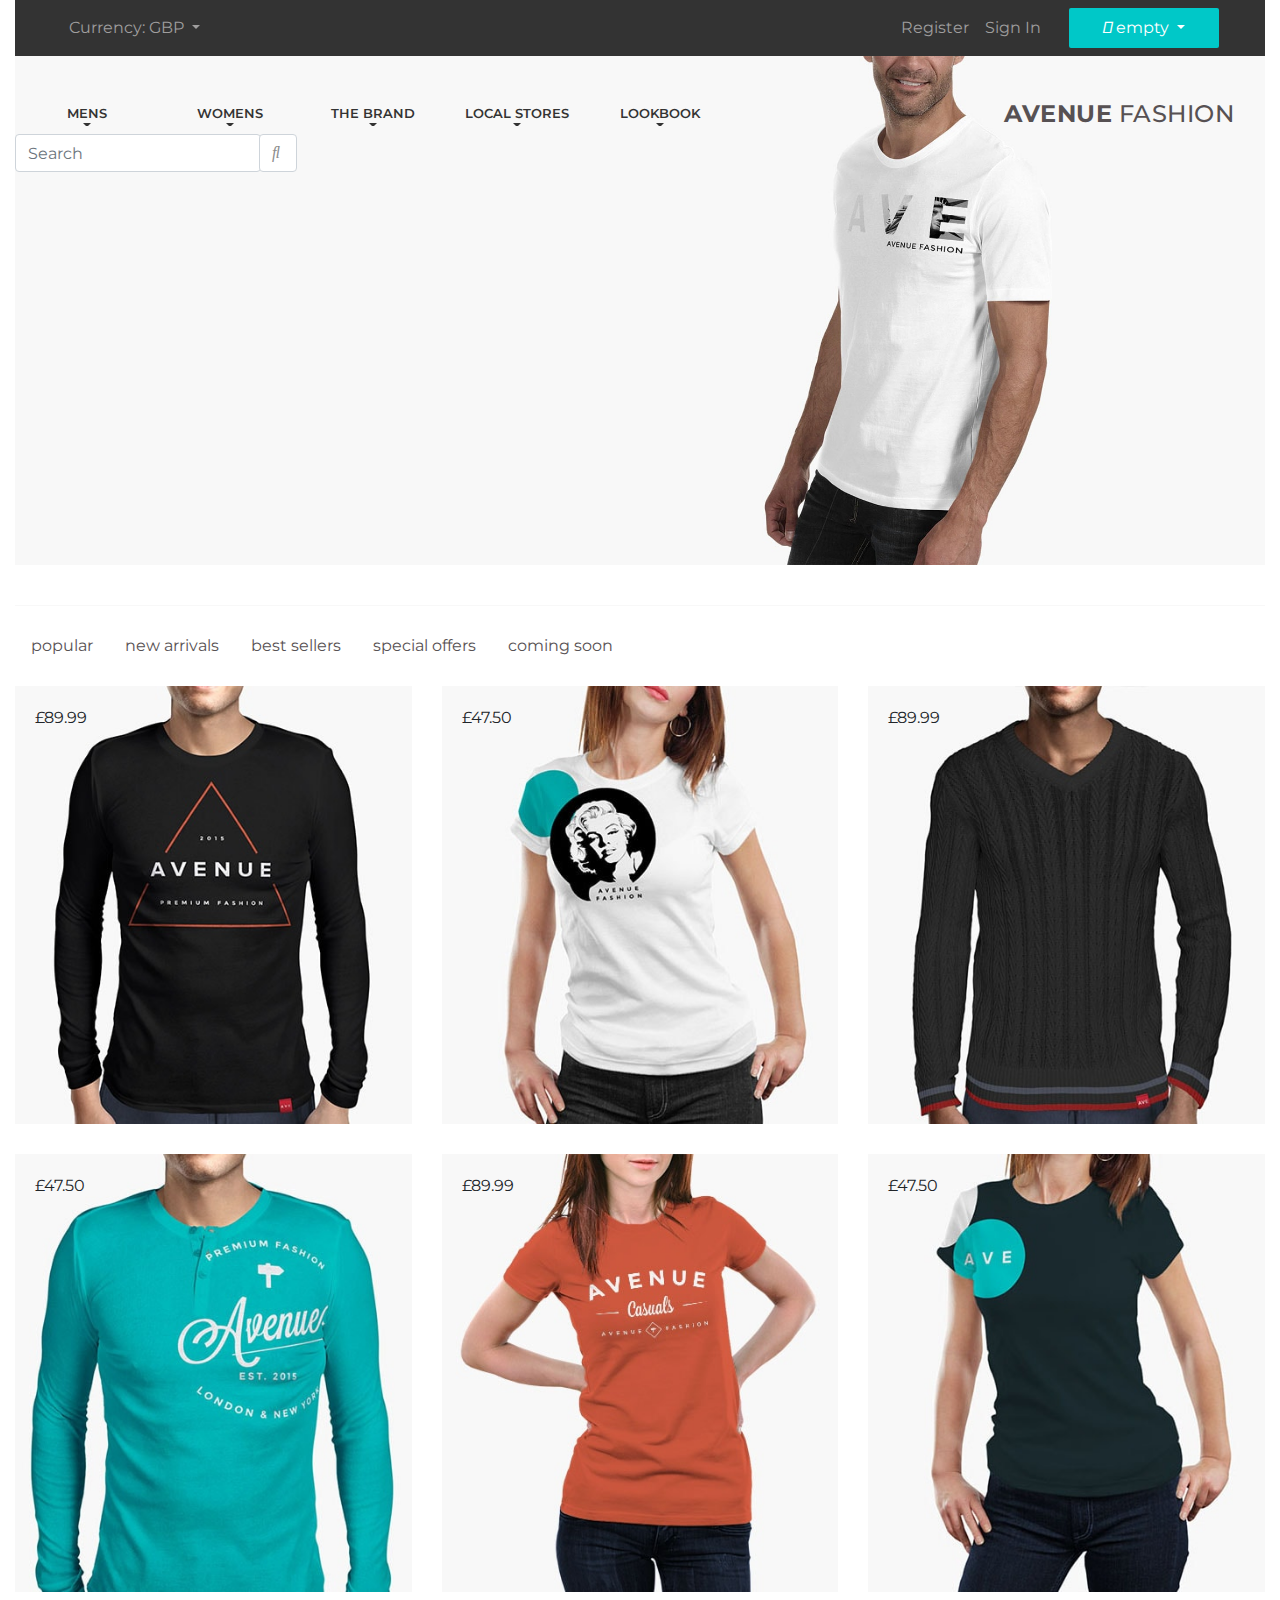
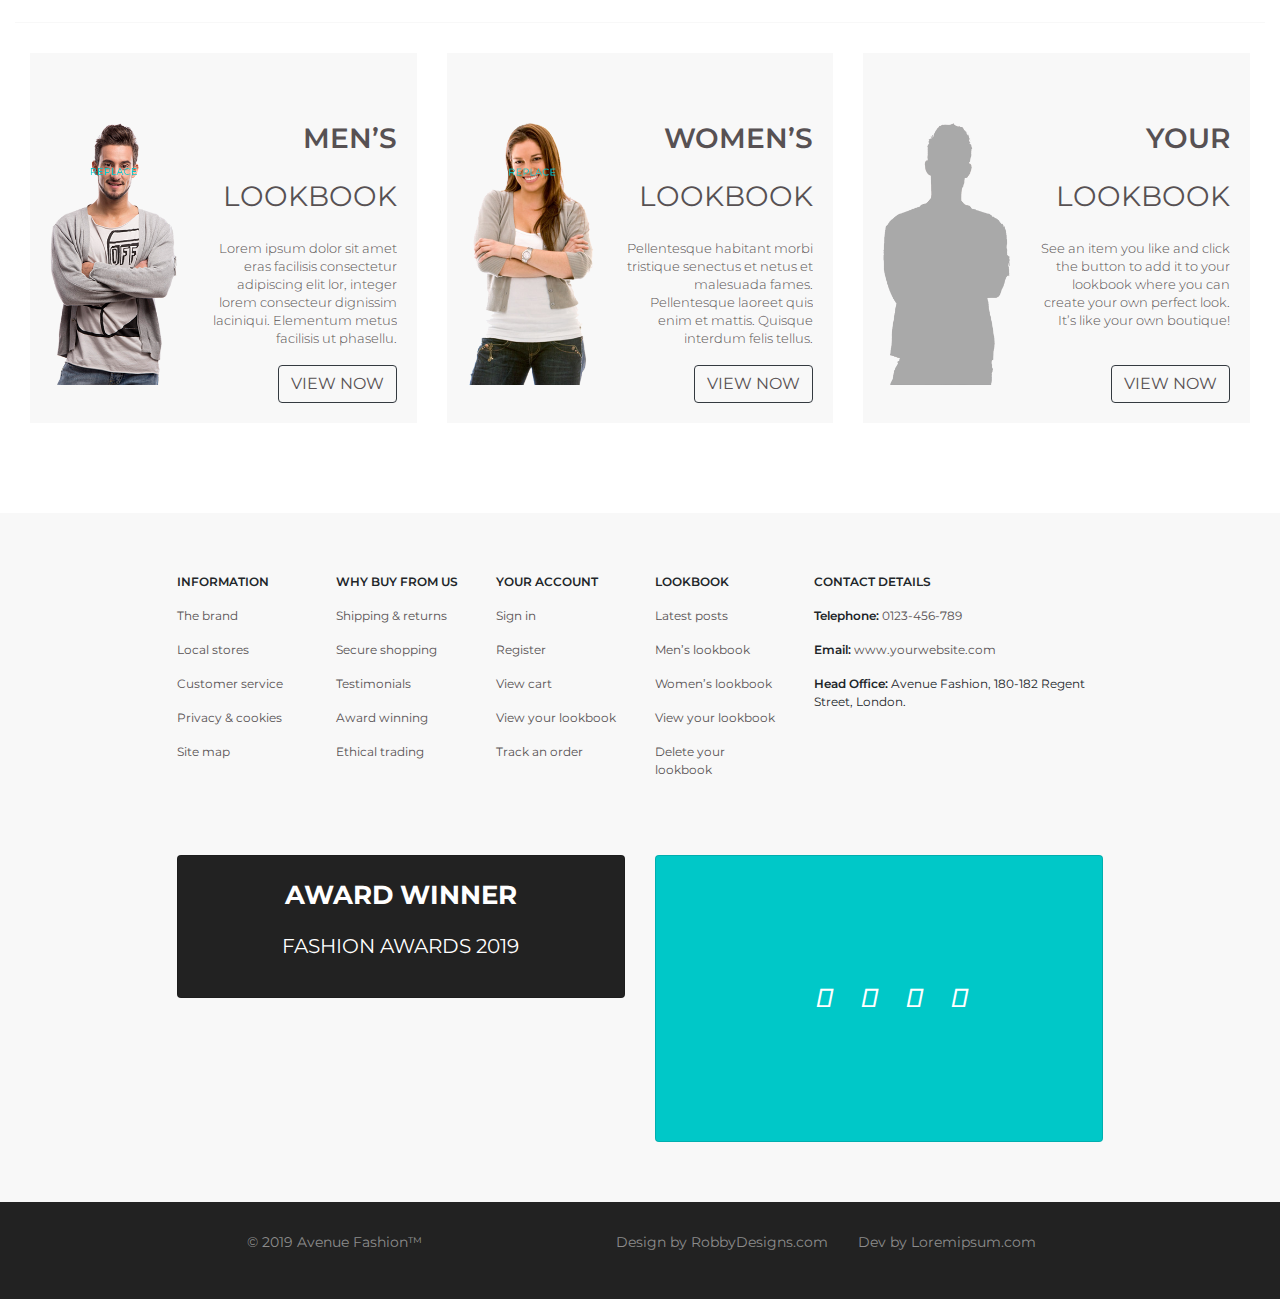
==== commit 02787fda: "fashions-2" ====
--- a/index.html
+++ b/index.html
@@ -7,12 +7,12 @@
     <meta name="keywords" content=""/>
     <meta name="viewport" content="initial-scale=1.0, width=device-width">
     
+    <link rel="stylesheet" href="https://stackpath.bootstrapcdn.com/bootstrap/4.2.1/css/bootstrap.min.css" integrity="sha384-GJzZqFGwb1QTTN6wy59ffF1BuGJpLSa9DkKMp0DgiMDm4iYMj70gZWKYbI706tWS" crossorigin="anonymous">
     <link href="//netdna.bootstrapcdn.com/font-awesome/4.0.3/css/font-awesome.css" rel="stylesheet">
     <link href='https://fonts.googleapis.com/css?family=Montserrat:300,400,600,700|Roboto:400' rel='stylesheet' type='text/css'>
     <link rel="stylesheet" href="https://use.fontawesome.com/releases/v5.7.2/css/all.css" integrity="sha384-fnmOCqbTlWIlj8LyTjo7mOUStjsKC4pOpQbqyi7RrhN7udi9RwhKkMHpvLbHG9Sr" crossorigin="anonymous">
-    <link href="css/main.min.css" rel="stylesheet">
+    
     <link rel="stylesheet" href="css/main.css" type="text/css"/>
-    <link rel="stylesheet" href="https://stackpath.bootstrapcdn.com/bootstrap/4.2.1/css/bootstrap.min.css" integrity="sha384-GJzZqFGwb1QTTN6wy59ffF1BuGJpLSa9DkKMp0DgiMDm4iYMj70gZWKYbI706tWS" crossorigin="anonymous">
 </head>
 <body>
 
@@ -38,10 +38,10 @@
                     </ul>
                     <ul class="nav navbar-nav navbar-right">
                         <li class="nav-item">
-                            <a class="nav-link" href="#">Register</a>
+                            <a class="nav-link" href="register.html" target="_blank">Register</a>
                         </li>
                         <li class="nav-item">
-                            <a class="nav-link" href="#">Sign In</a>
+                            <a class="nav-link" href="sign.html" target="_blank">Sign In</a>
                         </li>
                         <li class="nav-item dropdown table-active">
                             <a class="nav-link dropdown-toggle" href="#" id="navbarDropdown" role="button" data-toggle="dropdown" aria-haspopup="true" aria-expanded="false">
@@ -55,27 +55,22 @@
     </div>
     <div class="menu-header">
         <div class="row menu-row">
-            <div class="col">
-            <div class="row">
-            <div id="click-ons" class="col-2">
+            <div class="col-xl-2 col-md-12">
                 <h1><span>avenue</span> fashion</h1>
             </div>
-            <div class="col-3">
+            <div class="col-xl-3 col-md-4">
                 <img src="img/bg.jpg" class="img-fluid" alt="">
             </div>
-            <div class="col-7">
+            <div class="col-xl-7 col-md-8">
                 <div class="menu-nav">
-
-                    <ul class="nav nav-pills mr-auto nav-justified">
-
-
+                    <ul class="nav nav-pills mr-auto nav-justified flex-column flex-sm-column flex-xl-row">
                         <li class="nav-item active dropdown">
                             <a class="nav-link dropdown-toggle toggle-1" href="#" id="navbarDropdown" role="button" data-toggle="dropdown" aria-haspopup="true" aria-expanded="false">
                                 mens
                             </a>
                             <div class="dropdown-menu" aria-labelledby="navbarDropdown">
                                 <div class="row">
-                                    <div class="col-md-6">
+                                    <div class="col-6">
                                 <a class="dropdown-item active_title" href="#">casuals</a>
                                 <a class="dropdown-item" href="#">Jackets</a>
                                 <a class="dropdown-item" href="#">Hoodies & Sweatshirts</a>
@@ -85,33 +80,27 @@
                                 <a class="dropdown-item" href="#">T-Shirts</a>
 
                                     </div>
-                                    <div class="col-md-6">
+                                    <div class="col-6">
                                         <a class="dropdown-item active_title" href="#">Formal</a>
                                         <a class="dropdown-item" href="#">Jackets</a>
                                         <a class="dropdown-item" href="#">Shirts</a>
                                         <a class="dropdown-item" href="#">Suits</a>
                                         <a class="dropdown-item" href="#">Sportswear</a>
-
-                                    </div>
-
+                                    </div>
                                     <div class="sale">
                                         <p>Autumn sale!
                                             up to 50% off</p>
                                     </div>
-
-
-
                                 </div>
                             </div>
                         </li>
-
                         <li class="nav-item active dropdown">
                             <a class="nav-link dropdown-toggle toggle-2" href="#" id="navbarDropdown" role="button" data-toggle="dropdown" aria-haspopup="true" aria-expanded="false">
                                 womens
                             </a>
                             <div class="dropdown-menu" aria-labelledby="navbarDropdown">
                                 <div class="row">
-                                    <div class="col-md-6">
+                                    <div class="col-6">
                                         <a class="dropdown-item active_title" href="#">casuals</a>
                                         <a class="dropdown-item" href="#">Jackets</a>
                                         <a class="dropdown-item" href="#">Dresses</a>
@@ -120,7 +109,7 @@
                                         <a class="dropdown-item" href="#">pants</a>
                                         <a class="dropdown-item" href="#">T-Shirts</a>
                                     </div>
-                                    <div class="col-md-6">
+                                    <div class="col-6">
                                         <a class="dropdown-item active_title" href="#">Formal</a>
                                         <a class="dropdown-item" href="#">Jackets</a>
                                         <a class="dropdown-item" href="#">Shirts</a>
@@ -128,132 +117,48 @@
                                         <a class="dropdown-item" href="#">Dresses</a>
 
                                     </div>
-
-
                                     <div class="sale">
                                         <p>Autumn sale!
                                             up to 50% off</p>
                                     </div>
-
-
                                 </div>
                             </div>
                         </li>
-
+                        <li class="nav-item active">
+                            <a class="nav-link dropdown-toggle" href="index-brand.html" target="_blank" id="navbarDropdown" role="button"  aria-haspopup="true" aria-expanded="false">
+                                <span>the brand</span>
+                            </a>
+                        </li>
+                        <li class="nav-item active">
+                            <a class="nav-link dropdown-toggle" href="index-stores.html" target="_blank" id="navbarDropdown" role="button"  aria-haspopup="true" aria-expanded="false">
+                                <span>local stores</span>
+                            </a>
+                        </li>
                         <li class="nav-item active dropdown">
-                            <a class="nav-link dropdown-toggle toggle" href="#" id="navbarDropdown" role="button" data-toggle="dropdown" aria-haspopup="true" aria-expanded="false">
-                                <span>the brand</span>
-                            </a>
-                            <div class="dropdown-menu" aria-labelledby="navbarDropdown">
-                                <div class="row">
-                                    <div class="col-md-6">
-                                        <a class="dropdown-item active_title" href="#">brand</a>
-                                        <a class="dropdown-item" href="#">Louis Vuitton</a>
-                                        <a class="dropdown-item" href="#">Prada</a>
-                                        <a class="dropdown-item" href="#">Chanel</a>
-                                        <a class="dropdown-item" href="#">Burberry</a>
-                                        <a class="dropdown-item" href="#">H&M</a>
-                                    </div>
-                                    <div class="col-md-6">
-                                        <a class="dropdown-item active_title" href="#">brand</a>
-                                        <a class="dropdown-item" href="#">Lacoste</a>
-                                        <a class="dropdown-item" href="#">Colin’s</a>
-                                        <a class="dropdown-item" href="#">D&G</a>
-                                        <a class="dropdown-item" href="#">Hugo Boss</a>
-
-                                    </div>
-
-
-
-
-
-                                </div>
-                            </div>
-                        </li>
-
-                        <li class="nav-item active dropdown">
-                        <a class="nav-link dropdown-toggle toggle" href="#" id="navbarDropdown" role="button" data-toggle="dropdown" aria-haspopup="true" aria-expanded="false">
-                            <span>local stores</span>
-                        </a>
-                        <div class="dropdown-menu" aria-labelledby="navbarDropdown">
-                            <div class="row">
-                                <div class="col-md-6">
-                                    <a class="dropdown-item active_title" href="#">stores</a>
-                                    <a class="dropdown-item" href="#">Dispatches</a>
-                                    <a class="dropdown-item" href="#">Instali</a>
-                                    <a class="dropdown-item" href="#">Capensi</a>
-                                    <a class="dropdown-item" href="#">Instali</a>
-                                    <a class="dropdown-item" href="#">Rainbow</a>
-                                </div>
-                                <div class="col-md-6">
-                                    <a class="dropdown-item active_title" href="#">stores</a>
-                                    <a class="dropdown-item" href="#">Central To</a>
-                                    <a class="dropdown-item" href="#">Capensi</a>
-                                    <a class="dropdown-item" href="#">Central</a>
-                                </div>
-
-
-
-
-                            </div>
-                        </div>
-                    </li>
-
-                        <li class="nav-item active dropdown">
-                            <a class="nav-link dropdown-toggle toggle" href="#" id="navbarDropdown" role="button" data-toggle="dropdown" aria-haspopup="true" aria-expanded="false">
+                            <a class="nav-link dropdown-toggle" href="lookbook.html" target="_blank" id="navbarDropdown" role="button"  aria-haspopup="true" aria-expanded="false">
                                 Lookbook
                             </a>
-                            <div class="dropdown-menu" aria-labelledby="navbarDropdown">
-                                <div class="row">
-                                    <div class="col-md-6">
-                                        <a class="dropdown-item active_title" href="#">Lookbook</a>
-                                        <a class="dropdown-item" href="#">Latest posts</a>
-                                        <a class="dropdown-item" href="#">Women’s lookbook</a>
-                                        <a class="dropdown-item" href="#">Men’s lookbook</a>
-                                        <a class="dropdown-item" href="#">Lookbooks RSS feed</a>
-                                    </div>
-                                    <div class="col-md-6">
-                                        <a class="dropdown-item active_title" href="#">Lookbook</a>
-                                        <a class="dropdown-item" href="#">View your lookbook</a>
-                                        <a class="dropdown-item" href="#">Delete your lookbook</a>
-                                    </div>
-
-
-
-
-
-                                </div>
-                            </div>
-                        </li>
-
+                        </li>
                         <form class="form-inline my-2 my-lg-0">
                             <input class="form-control mr-sm-2" type="search" placeholder="Search" aria-label="Search">
                             <button id="text-form" class="btn btn-outline-success my-2 my-sm-0" type="submit"><i class="fas fa-search"></i><a>Найти далее...</a></button>
-
                         </form>
-
                     </ul>
-
-                </div>
-            </div>
-        </div>
-            </div>
-
-
-        <div class="col menu-rows">
-            <div class="btn-header" id="btn-header-1">
-                <button type="button" class="btn btn-outline-dark">shop men’s collection</button>
-            </div>
-
-            <div class="btn-header" id="btn-header-2">
-                <button type="button" class="btn btn-outline-dark">shop women’s collection</button>
-            </div>
-        </div>
-        </div>
-
+                </div>
+            </div>
+        </div>
+        <div class="row">
+            <div class="col-12 menu-rows">
+                <div class="btn-header" id="btn-header-1">
+                    <button type="button" class="btn btn-outline-dark">shop men’s collection</button>
+                </div>
+                <div class="btn-header" id="btn-header-2">
+                    <button type="button" class="btn btn-outline-dark">shop women’s collection</button>
+                </div>
+            </div>
+        </div>
     </div>
     <div class="menu-content container">
-
         <nav class="nav">
             <a class="nav-link active" href="#">popular</a>
             <a class="nav-link" href="#">new arrivals</a>
@@ -261,30 +166,27 @@
             <a class="nav-link" href="#">special offers</a>
             <a class="nav-link" href="#">coming soon</a>
         </nav>
-
         <div class="row justify-content-around">
             <div class="col-xl-4 col-md-6 col-sm-12">
-                <div class="card-body">
+                <div class="card-body" id="lookbook-1">
                 <p class="price">£89.99</p>
                 <img src="img/item_1.jpg" class="img-fluid mx-auto" alt="">
-<div class="card-hover">
-
-    <p>Men's tunic £89.95</p>
-    <p>Classic casual t-shirt for women on the move.
-        100% cotton.</p>
-    <div class="fas-icons">
-        <a href="#" class="rounded-circle">
-            <i class="fas fa-shopping-cart"></i>
-        </a>
-        <a href="#" class="rounded-circle">
-            <i class="fas fa-heart"></i>
-        </a>
-        <a href="#" class="rounded-circle">
-            <i class="fas fa-compress-arrows-alt"></i>
-        </a>
-    </div>
-
-</div>
+                    <div class="card-hover">
+                        <p>Men's tunic £89.95</p>
+                        <p>Classic casual t-shirt for women on the move.
+                            100% cotton.</p>
+                        <div class="fas-icons">
+                            <a href="#" class="rounded-circle">
+                                <i class="fas fa-shopping-cart"></i>
+                            </a>
+                            <a href="#" class="rounded-circle favorites" id="fa-heart-1">
+                                <i class="fas fa-heart"></i>
+                            </a>
+                            <a href="category.html" class="rounded-circle">
+                                <i class="fas fa-compress-arrows-alt"></i>
+                            </a>
+                        </div>
+                    </div>
                 </div>
             </div>
             <div class="col-xl-4 col-md-6 col-sm-12">
@@ -292,7 +194,6 @@
                 <p class="price">£47.50</p>
                 <img src="img/item_2.jpg" class="img-fluid mx-auto" alt="">
                     <div class="card-hover">
-
                         <p>White women's T-shirt £47.50</p>
                         <p>Classic casual t-shirt for women on the move.
                             100% cotton.</p>
@@ -300,14 +201,13 @@
                             <a href="#" class="rounded-circle">
                                 <i class="fas fa-shopping-cart"></i>
                             </a>
-                            <a href="#" class="rounded-circle">
-                                <i class="fas fa-heart"></i>
-                            </a>
-                            <a href="#" class="rounded-circle">
-                                <i class="fas fa-compress-arrows-alt"></i>
-                            </a>
-                        </div>
-
+                            <a href="#" class="rounded-circle favorites">
+                                <i class="fas fa-heart"></i>
+                            </a>
+                            <a href="#" class="rounded-circle">
+                                <i class="fas fa-compress-arrows-alt"></i>
+                            </a>
+                        </div>
                     </div>
                 </div>
             </div>
@@ -316,7 +216,6 @@
                 <p class="price">£89.99</p>
                 <img src="img/item_3.jpg" class="img-fluid mx-auto" alt="">
                     <div class="card-hover">
-
                         <p>Men's knitted sweater  £89.99</p>
                         <p>Classic casual t-shirt for women on the move.
                             100% cotton.</p>
@@ -324,26 +223,23 @@
                             <a href="#" class="rounded-circle">
                                 <i class="fas fa-shopping-cart"></i>
                             </a>
-                            <a href="#" class="rounded-circle">
-                                <i class="fas fa-heart"></i>
-                            </a>
-                            <a href="#" class="rounded-circle">
-                                <i class="fas fa-compress-arrows-alt"></i>
-                            </a>
-                        </div>
-
-                    </div>
-                </div>
-            </div>
-        </div>
-
+                            <a href="#" class="rounded-circle favorites">
+                                <i class="fas fa-heart"></i>
+                            </a>
+                            <a href="#" class="rounded-circle">
+                                <i class="fas fa-compress-arrows-alt"></i>
+                            </a>
+                        </div>
+                    </div>
+                </div>
+            </div>
+        </div>
         <div class="row justify-content-around">
             <div class="col-xl-4 col-md-6 col-sm-12">
                 <div class="card-body">
                 <p class="price">£47.50</p>
                 <img src="img/item_4.jpg" class="img-fluid mx-auto" alt="">
                     <div class="card-hover">
-
                         <p>Men's Blue Swinger  £47.50</p>
                         <p>Classic casual t-shirt for women on the move.
                             100% cotton.</p>
@@ -351,14 +247,13 @@
                             <a href="#" class="rounded-circle">
                                 <i class="fas fa-shopping-cart"></i>
                             </a>
-                            <a href="#" class="rounded-circle">
-                                <i class="fas fa-heart"></i>
-                            </a>
-                            <a href="#" class="rounded-circle">
-                                <i class="fas fa-compress-arrows-alt"></i>
-                            </a>
-                        </div>
-
+                            <a href="#" class="rounded-circle favorites">
+                                <i class="fas fa-heart"></i>
+                            </a>
+                            <a href="#" class="rounded-circle">
+                                <i class="fas fa-compress-arrows-alt"></i>
+                            </a>
+                        </div>
                     </div>
                 </div>
             </div>
@@ -367,7 +262,6 @@
                 <p class="price">£89.99</p>
                 <img src="img/item_5.jpg" class="img-fluid mx-auto" alt="">
                     <div class="card-hover">
-
                         <p>Womens burnt orange casual tee  £89.99</p>
                         <p>Classic casual t-shirt for women on the move.
                             100% cotton.</p>
@@ -375,14 +269,13 @@
                             <a href="#" class="rounded-circle">
                                 <i class="fas fa-shopping-cart"></i>
                             </a>
-                            <a href="#" class="rounded-circle">
-                                <i class="fas fa-heart"></i>
-                            </a>
-                            <a href="#" class="rounded-circle">
-                                <i class="fas fa-compress-arrows-alt"></i>
-                            </a>
-                        </div>
-
+                            <a href="#" class="rounded-circle favorites">
+                                <i class="fas fa-heart"></i>
+                            </a>
+                            <a href="#" class="rounded-circle">
+                                <i class="fas fa-compress-arrows-alt"></i>
+                            </a>
+                        </div>
                     </div>
                 </div>
             </div>
@@ -391,7 +284,6 @@
                 <p class="price">£47.50</p>
                 <img src="img/item_6.jpg" class="img-fluid mx-auto" alt="">
                     <div class="card-hover">
-
                         <p>Black women's t-shirt £47.50</p>
                         <p>Classic casual t-shirt for women on the move.
                             100% cotton.</p>
@@ -399,22 +291,19 @@
                             <a href="#" class="rounded-circle">
                                 <i class="fas fa-shopping-cart"></i>
                             </a>
-                            <a href="#" class="rounded-circle">
-                                <i class="fas fa-heart"></i>
-                            </a>
-                            <a href="#" class="rounded-circle">
-                                <i class="fas fa-compress-arrows-alt"></i>
-                            </a>
-                        </div>
-
-                    </div>
-                </div>
-            </div>
-        </div>
-
+                            <a href="#" class="rounded-circle favorites">
+                                <i class="fas fa-heart"></i>
+                            </a>
+                            <a href="#" class="rounded-circle">
+                                <i class="fas fa-compress-arrows-alt"></i>
+                            </a>
+                        </div>
+                    </div>
+                </div>
+            </div>
+        </div>
     </div>
     <div class="menu-advertising container-fluid">
-
         <div class="row justify-content-around">
             <div class="col-xl-4 col-md-12">
                 <div class="card-body">
@@ -427,7 +316,8 @@
                         <h4 class="display-5">lookbook</h4>
        <p>Lorem ipsum dolor sit amet eras facilisis
     consectetur adipiscing elit lor, integer lorem consecteur dignissim laciniqui.
-    Elementum metus facilisis ut phasellu.</p>
+    Elementum metus facilisis ut phasellu.
+       </p>
                         <button type="button" class="btn btn-outline-dark">view now</button>
                     </div>
                 </div>
@@ -466,29 +356,8 @@
             </div>
             </div>
             </div>
-
     </div>
-
-
-
-    </div>
-
-
-
-
-
-
-
-
-
-
-
-
-
-
-
-
-
+</div>
 <footer>
    <div class="footer-content container-fluid">
      <div class="row">
@@ -531,8 +400,8 @@
 
            <div class="footer-links col-xl-4 col-lg-4 col-md-6 col-sm-12">
                <p class="footer-title">contact details</p>
-               <p><span>Telephone:</span> 0123-456-789 </p>
-               <p><span>Email:</span> support@yourwebsite.com</p>
+               <p><span>Telephone:</span><a href="tel:+0123-456-789"> 0123-456-789</a></p>
+               <p><span>Email:</span><a href="#"> www.yourwebsite.com</a></p>
                <p><span>Head Office:</span> Avenue Fashion,
                    180-182 Regent Street, London.</p>
            </div>
@@ -550,7 +419,7 @@
                    <div class="footer-icon card">
                        <div class="footer-icons">
 
-                   <a href="#"><i class="fab fa-facebook-f"></i></a>
+                           <a href="#"><i class="fab fa-facebook-f"></i></a>
                            <a href="#"><i class="fab fa-twitter"></i></a>
                            <a href="#"><i class="fab fa-instagram"></i></a>
                            <a href="#"><i class="fab fa-pinterest"></i></a>
@@ -565,7 +434,7 @@
      </div>
        <div class="row footer-container">
            <div class="col-xl-4 col-lg-12">
-                       <p>© 2016 Avenue Fashion™</p>
+                       <p>© 2019 Avenue Fashion™</p>
                    </div>
                    <div class="col-xl-4 col-lg-12">
                        <p>Design by RobbyDesigns.com</p>
@@ -578,8 +447,12 @@
 </footer>
 <script src="https://ajax.googleapis.com/ajax/libs/jquery/3.3.1/jquery.min.js"></script>
 <script src="js/main.js"></script>
-<script src="js/click.js"></script>
 <script src="js/button.js"></script>
 <script src="js/show.js"></script>
+<script src="js/stepper.js"></script>
+<script src="js/star-rating.js" type="text/javascript"></script>
+<script src="js/descript.js" type="text/javascript"></script>
+<script src="js/carousel.js" type="text/javascript"></script>
+<script src="js/lookbook.js" type="text/javascript"></script>
 </body>
 </html>--- a/css/main.css
+++ b/css/main.css
@@ -2,10 +2,10 @@
   --blue: #00c8c8;
   --indigo: #6610f2;
   --purple: #6f42c1;
-  --pink: #e83e8c;
+  --pink: #ca4c7a;
   --red: #cc2eaa;
   --orange: #fd7e14;
-  --yellow: #ffc107;
+  --yellow: #d2bf79;
   --green: #2ecc71;
   --teal: #20c997;
   --cyan: #17a2b8;
@@ -16,7 +16,7 @@
   --secondary: #6c757d;
   --success: #2ecc71;
   --info: #17a2b8;
-  --warning: #ffc107;
+  --warning: #d2bf79;
   --danger: #cc2eaa;
   --light: #f8f9fa;
   --dark: #343a40;
@@ -401,7 +401,7 @@
 
 code {
   font-size: 87.5%;
-  color: #e83e8c;
+  color: #ca4c7a;
   word-break: break-word; }
   a > code {
     color: inherit; }
@@ -1282,19 +1282,19 @@
 .table-warning,
 .table-warning > th,
 .table-warning > td {
-  background-color: #ffeeba; }
+  background-color: #f2edd9; }
 
 .table-warning th,
 .table-warning td,
 .table-warning thead th,
 .table-warning tbody + tbody {
-  border-color: #ffdf7e; }
+  border-color: #e8deb9; }
 
 .table-hover .table-warning:hover {
-  background-color: #ffe8a1; }
+  background-color: #ece4c6; }
   .table-hover .table-warning:hover > td,
   .table-hover .table-warning:hover > th {
-    background-color: #ffe8a1; }
+    background-color: #ece4c6; }
 
 .table-danger,
 .table-danger > th,
@@ -1965,26 +1965,26 @@
 
 .btn-warning {
   color: #212529;
-  background-color: #ffc107;
-  border-color: #ffc107; }
+  background-color: #d2bf79;
+  border-color: #d2bf79; }
   .btn-warning:hover {
     color: #212529;
-    background-color: #e0a800;
-    border-color: #d39e00; }
+    background-color: #c8b15c;
+    border-color: #c5ad53; }
   .btn-warning:focus, .btn-warning.focus {
-    box-shadow: 0 0 0 0.2rem rgba(222, 170, 12, 0.5); }
+    box-shadow: 0 0 0 0.2rem rgba(183, 168, 109, 0.5); }
   .btn-warning.disabled, .btn-warning:disabled {
     color: #212529;
-    background-color: #ffc107;
-    border-color: #ffc107; }
+    background-color: #d2bf79;
+    border-color: #d2bf79; }
   .btn-warning:not(:disabled):not(.disabled):active, .btn-warning:not(:disabled):not(.disabled).active,
   .show > .btn-warning.dropdown-toggle {
     color: #212529;
-    background-color: #d39e00;
-    border-color: #c69500; }
+    background-color: #c5ad53;
+    border-color: #c2a849; }
     .btn-warning:not(:disabled):not(.disabled):active:focus, .btn-warning:not(:disabled):not(.disabled).active:focus,
     .show > .btn-warning.dropdown-toggle:focus {
-      box-shadow: 0 0 0 0.2rem rgba(222, 170, 12, 0.5); }
+      box-shadow: 0 0 0 0.2rem rgba(183, 168, 109, 0.5); }
 
 .btn-danger {
   color: #fff;
@@ -2140,25 +2140,25 @@
       box-shadow: 0 0 0 0.2rem rgba(23, 162, 184, 0.5); }
 
 .btn-outline-warning {
-  color: #ffc107;
-  border-color: #ffc107; }
+  color: #d2bf79;
+  border-color: #d2bf79; }
   .btn-outline-warning:hover {
     color: #212529;
-    background-color: #ffc107;
-    border-color: #ffc107; }
+    background-color: #d2bf79;
+    border-color: #d2bf79; }
   .btn-outline-warning:focus, .btn-outline-warning.focus {
-    box-shadow: 0 0 0 0.2rem rgba(255, 193, 7, 0.5); }
+    box-shadow: 0 0 0 0.2rem rgba(210, 191, 121, 0.5); }
   .btn-outline-warning.disabled, .btn-outline-warning:disabled {
-    color: #ffc107;
+    color: #d2bf79;
     background-color: transparent; }
   .btn-outline-warning:not(:disabled):not(.disabled):active, .btn-outline-warning:not(:disabled):not(.disabled).active,
   .show > .btn-outline-warning.dropdown-toggle {
     color: #212529;
-    background-color: #ffc107;
-    border-color: #ffc107; }
+    background-color: #d2bf79;
+    border-color: #d2bf79; }
     .btn-outline-warning:not(:disabled):not(.disabled):active:focus, .btn-outline-warning:not(:disabled):not(.disabled).active:focus,
     .show > .btn-outline-warning.dropdown-toggle:focus {
-      box-shadow: 0 0 0 0.2rem rgba(255, 193, 7, 0.5); }
+      box-shadow: 0 0 0 0.2rem rgba(210, 191, 121, 0.5); }
 
 .btn-outline-danger {
   color: #cc2eaa;
@@ -3810,10 +3810,10 @@
 
 .badge-warning {
   color: #212529;
-  background-color: #ffc107; }
+  background-color: #d2bf79; }
   a.badge-warning:hover, a.badge-warning:focus {
     color: #212529;
-    background-color: #d39e00; }
+    background-color: #c5ad53; }
 
 .badge-danger {
   color: #fff;
@@ -3909,13 +3909,13 @@
     color: #062c33; }
 
 .alert-warning {
-  color: #856404;
-  background-color: #fff3cd;
-  border-color: #ffeeba; }
+  color: #6d633f;
+  background-color: #f6f2e4;
+  border-color: #f2edd9; }
   .alert-warning hr {
-    border-top-color: #ffe8a1; }
+    border-top-color: #ece4c6; }
   .alert-warning .alert-link {
-    color: #533f03; }
+    color: #4d462c; }
 
 .alert-danger {
   color: #6a1858;
@@ -4105,15 +4105,15 @@
     border-color: #0c5460; }
 
 .list-group-item-warning {
-  color: #856404;
-  background-color: #ffeeba; }
+  color: #6d633f;
+  background-color: #f2edd9; }
   .list-group-item-warning.list-group-item-action:hover, .list-group-item-warning.list-group-item-action:focus {
-    color: #856404;
-    background-color: #ffe8a1; }
+    color: #6d633f;
+    background-color: #ece4c6; }
   .list-group-item-warning.list-group-item-action.active {
     color: #fff;
-    background-color: #856404;
-    border-color: #856404; }
+    background-color: #6d633f;
+    border-color: #6d633f; }
 
 .list-group-item-danger {
   color: #6a1858;
@@ -4844,12 +4844,12 @@
   background-color: #117a8b !important; }
 
 .bg-warning {
-  background-color: #ffc107 !important; }
+  background-color: #d2bf79 !important; }
 
 a.bg-warning:hover, a.bg-warning:focus,
 button.bg-warning:hover,
 button.bg-warning:focus {
-  background-color: #d39e00 !important; }
+  background-color: #c5ad53 !important; }
 
 .bg-danger {
   background-color: #cc2eaa !important; }
@@ -4924,7 +4924,7 @@
   border-color: #17a2b8 !important; }
 
 .border-warning {
-  border-color: #ffc107 !important; }
+  border-color: #d2bf79 !important; }
 
 .border-danger {
   border-color: #cc2eaa !important; }
@@ -7329,10 +7329,10 @@
   color: #0f6674 !important; }
 
 .text-warning {
-  color: #ffc107 !important; }
+  color: #d2bf79 !important; }
 
 a.text-warning:hover, a.text-warning:focus {
-  color: #ba8b00 !important; }
+  color: #bfa440 !important; }
 
 .text-danger {
   color: #cc2eaa !important; }
@@ -7487,190 +7487,162 @@
   .menu-header::after {
     content: "AVE";
     color: #575153;
-    letter-spacing: 250px;
-    font-size: 480px;
+    letter-spacing: 220px;
+    font-size: 460px;
     font-weight: 700;
     z-index: 2;
     position: absolute;
     top: 12%;
-    left: 9%;
-    -webkit-transform: translate(-5%, 0%);
-            transform: translate(-5%, 0%); }
-  .menu-header .menu-row {
-    -ms-flex-direction: column;
-        flex-direction: column; }
-    .menu-header .menu-row .col .row .col-2 {
-      text-align: right;
-      padding-top: 40px;
-      z-index: 999; }
-      .menu-header .menu-row .col .row .col-2 h1 {
-        color: #575153;
-        font-size: 24px;
-        letter-spacing: 0.5px;
-        line-height: 35px;
+    right: 3%; }
+  .menu-header .menu-row .col-xl-2 {
+    text-align: right;
+    padding-top: 40px;
+    z-index: 4; }
+    .menu-header .menu-row .col-xl-2 h1 {
+      color: #575153;
+      font-size: 24px;
+      letter-spacing: 0.5px;
+      line-height: 35px;
+      text-transform: uppercase;
+      white-space: nowrap;
+      padding-left: 20px; }
+      .menu-header .menu-row .col-xl-2 h1 span {
+        font-weight: 700; }
+  .menu-header .menu-row .col-xl-7 .menu-nav {
+    padding-top: 40px; }
+    .menu-header .menu-row .col-xl-7 .menu-nav ul li.nav-item a {
+      color: #333333;
+      text-transform: uppercase;
+      display: block;
+      font-size: 0.8rem;
+      font-weight: 600; }
+      .menu-header .menu-row .col-xl-7 .menu-nav ul li.nav-item a::after {
+        display: block;
+        width: 8px;
+        margin: 0 auto; }
+      .menu-header .menu-row .col-xl-7 .menu-nav ul li.nav-item a span {
+        white-space: nowrap; }
+    .menu-header .menu-row .col-xl-7 .menu-nav ul li.nav-item .dropdown-menu {
+      width: 400px;
+      box-shadow: 0 0 5px rgba(0, 0, 0, 0.19); }
+      .menu-header .menu-row .col-xl-7 .menu-nav ul li.nav-item .dropdown-menu .row .col-6 a {
+        font-size: 0.9rem;
+        font-weight: 300;
+        font-family: 'Roboto', sans-serif; }
+      .menu-header .menu-row .col-xl-7 .menu-nav ul li.nav-item .dropdown-menu .row .col-6 .active_title {
+        font-weight: 600; }
+      .menu-header .menu-row .col-xl-7 .menu-nav ul li.nav-item .dropdown-menu .row .sale {
+        background-color: #333333;
+        padding: 50px 70px;
+        margin: 20px auto; }
+        .menu-header .menu-row .col-xl-7 .menu-nav ul li.nav-item .dropdown-menu .row .sale p {
+          color: #fff; }
+    .menu-header .menu-row .col-xl-7 .menu-nav ul form button {
+      width: 38px;
+      height: 38px;
+      border-color: #CED4DA;
+      background-color: #fff;
+      margin-left: -10px; }
+      .menu-header .menu-row .col-xl-7 .menu-nav ul form button:hover {
+        background-color: #fff; }
+      .menu-header .menu-row .col-xl-7 .menu-nav ul form button a {
+        display: none; }
+    .menu-header .menu-row .col-xl-7 .menu-nav ul form i {
+      color: #8d8d8d;
+      padding-right: 10px; }
+  .menu-header .row .menu-rows {
+    text-align: right; }
+    .menu-header .row .menu-rows .btn-header {
+      display: none;
+      z-index: 3;
+      width: 300px;
+      position: absolute;
+      bottom: 2%;
+      left: 50%;
+      padding: 20px;
+      -webkit-transform: translate(-50%, -2%);
+              transform: translate(-50%, -2%); }
+      .menu-header .row .menu-rows .btn-header button {
+        border-radius: 0;
+        padding: 20px;
         text-transform: uppercase;
-        white-space: nowrap;
-        padding-left: 20px; }
-        .menu-header .menu-row .col .row .col-2 h1 span {
-          font-weight: 700; }
-    .menu-header .menu-row .col .row .col-3 {
-      position: relative; }
-    .menu-header .menu-row .col .row .col-7 .menu-nav {
-      position: absolute;
-      top: 5%;
-      left: -12%; }
-      .menu-header .menu-row .col .row .col-7 .menu-nav ul li.nav-item a {
-        color: #333333;
-        text-transform: uppercase;
-        display: block;
-        font-size: 0.8rem;
-        font-weight: 600; }
-        .menu-header .menu-row .col .row .col-7 .menu-nav ul li.nav-item a::after {
-          display: block;
-          width: 8px;
-          margin: 0 auto; }
-        .menu-header .menu-row .col .row .col-7 .menu-nav ul li.nav-item a span {
-          white-space: nowrap; }
-      .menu-header .menu-row .col .row .col-7 .menu-nav ul li.nav-item .dropdown-menu {
-        width: 400px;
-        box-shadow: 0 0 5px rgba(0, 0, 0, 0.19); }
-        .menu-header .menu-row .col .row .col-7 .menu-nav ul li.nav-item .dropdown-menu .row .col-md-6 a {
-          font-size: 0.7rem;
-          font-weight: 300;
-          font-family: 'Roboto', sans-serif; }
-        .menu-header .menu-row .col .row .col-7 .menu-nav ul li.nav-item .dropdown-menu .row .col-md-6 .active_title {
-          font-weight: 600; }
-        .menu-header .menu-row .col .row .col-7 .menu-nav ul li.nav-item .dropdown-menu .row .sale {
-          background-color: #333333;
-          padding: 50px 70px;
-          margin: 20px auto; }
-          .menu-header .menu-row .col .row .col-7 .menu-nav ul li.nav-item .dropdown-menu .row .sale p {
-            color: #fff; }
-      .menu-header .menu-row .col .row .col-7 .menu-nav ul form button {
-        width: 38px;
-        height: 38px;
-        border-color: #CED4DA;
-        background-color: #fff;
-        margin-left: -10px; }
-        .menu-header .menu-row .col .row .col-7 .menu-nav ul form button:hover {
-          background-color: #fff; }
-        .menu-header .menu-row .col .row .col-7 .menu-nav ul form button a {
-          display: none; }
-      .menu-header .menu-row .col .row .col-7 .menu-nav ul form i {
-        color: #8d8d8d;
-        padding-right: 10px; }
-    .menu-header .menu-row .menu-rows {
-      position: static; }
-      .menu-header .menu-row .menu-rows .btn-header {
-        display: none;
-        z-index: 3;
-        width: 300px;
-        position: absolute;
-        bottom: 6%;
-        right: 33%;
-        padding: 20px; }
-        .menu-header .menu-row .menu-rows .btn-header button {
-          border-radius: 0;
-          padding: 20px;
-          text-transform: uppercase;
-          font-size: 0.8rem; }
-      .menu-header .menu-row .menu-rows .btn-header_active {
-        display: block; }
-
-@media (max-width: 1650px) {
-  .menu-header::after {
-    font-size: 350px;
-    letter-spacing: 200px;
-    top: 10%;
-    left: 13%;
-    -webkit-transform: translate(-5%, 0%);
-            transform: translate(-5%, 0%); } }
-
-@media (max-width: 1380px) {
+        font-size: 0.8rem; }
+    .menu-header .row .menu-rows .btn-header_active {
+      display: block; }
+
+@media (max-width: 1460px) {
   .menu-header::after {
     display: none; }
-  .menu-header .menu-row .col .row .col-2 {
+  .menu-header .menu-row .col-xl-2 {
+    -ms-flex-order: 3;
+        order: 3;
+    text-align: left;
+    position: absolute;
+    top: 0;
+    right: 7%; }
+  .menu-header .menu-row .col-xl-3 {
     -ms-flex-order: 2;
-        order: 2;
-    position: absolute;
-    top: 8%;
-    right: 48%; }
-  .menu-header .menu-row .col .row .col-3 {
-    -ms-flex-order: 3;
-        order: 3; }
-  .menu-header .menu-row .col .row .col-7 {
+        order: 2; }
+  .menu-header .menu-row .col-xl-7 {
     -ms-flex-order: 1;
         order: 1; }
-    .menu-header .menu-row .col .row .col-7 .menu-nav {
-      position: relative;
-      top: 9%;
-      left: 0; }
-      .menu-header .menu-row .col .row .col-7 .menu-nav ul {
-        -ms-flex-direction: column;
-            flex-direction: column; }
-        .menu-header .menu-row .col .row .col-7 .menu-nav ul li.nav-item {
-          text-align: left;
-          padding-left: 30px; }
-          .menu-header .menu-row .col .row .col-7 .menu-nav ul li.nav-item a {
-            display: inline-block;
-            padding: 10px; }
-            .menu-header .menu-row .col .row .col-7 .menu-nav ul li.nav-item a::after {
-              display: inline-block;
-              width: auto; }
-          .menu-header .menu-row .col .row .col-7 .menu-nav ul li.nav-item .dropdown-menu {
-            position: static; }
-            .menu-header .menu-row .col .row .col-7 .menu-nav ul li.nav-item .dropdown-menu .row .sale {
-              padding: 15px 70px; }
-        .menu-header .menu-row .col .row .col-7 .menu-nav ul form {
-          margin: 20px 0 0 30px; }
-  .menu-header .menu-row .menu-rows .btn-header {
-    right: 40%; } }
+  .menu-header .row .menu-rows .btn-header {
+    bottom: 0;
+    left: 40%;
+    -webkit-transform: translate(-35%, 0);
+            transform: translate(-35%, 0); } }
 
 @media (max-width: 1199px) {
-  .menu-header .menu-row .menu-rows .btn-header {
-    right: 0; } }
-
-@media (max-width: 768px) {
-  .menu-header .menu-row .col .row .col-2 {
-    position: absolute;
-    top: -27%;
-    left: 27%;
+  .menu-header .menu-row .col-xl-2 {
+    -ms-flex-order: 1;
+        order: 1;
+    text-align: center;
+    position: relative;
+    top: 0;
     right: 0; }
-    .menu-header .menu-row .col .row .col-2 h1 {
-      font-size: 14px; }
-  .menu-header .menu-row .col .row .col-3 {
-    display: none; }
-  .menu-header .menu-row .col .row .col-7 .menu-nav ul {
-    padding-bottom: 30px; }
-    .menu-header .menu-row .col .row .col-7 .menu-nav ul li.nav-item a {
-      font-size: 0.7rem; }
-    .menu-header .menu-row .col .row .col-7 .menu-nav ul li.nav-item .dropdown-menu {
-      width: 258px; }
-      .menu-header .menu-row .col .row .col-7 .menu-nav ul li.nav-item .dropdown-menu .row .sale {
-        box-shadow: 0 0 5px rgba(0, 0, 0, 0.19); }
-  .menu-header .menu-row .menu-rows .btn-header {
+  .menu-header .menu-row .col-xl-3 {
+    -ms-flex-order: 2;
+        order: 2; }
+  .menu-header .menu-row .col-xl-7 {
+    -ms-flex-order: 1;
+        order: 1; }
+    .menu-header .menu-row .col-xl-7 .menu-nav ul li.nav-item {
+      text-align: left;
+      padding-left: 30px; }
+      .menu-header .menu-row .col-xl-7 .menu-nav ul li.nav-item a {
+        display: inline-block;
+        padding: 10px; }
+        .menu-header .menu-row .col-xl-7 .menu-nav ul li.nav-item a::after {
+          display: inline-block;
+          width: auto; }
+      .menu-header .menu-row .col-xl-7 .menu-nav ul li.nav-item .dropdown-menu {
+        margin: auto 0; }
+        .menu-header .menu-row .col-xl-7 .menu-nav ul li.nav-item .dropdown-menu .sale {
+          display: none; }
+  .menu-header .row .menu-rows .btn-header {
     display: none; } }
 
-@media (max-width: 736px) {
-  .menu-header .menu-row .col .row .col-7 .menu-nav ul form input {
-    margin-bottom: 5px; }
-  .menu-header .menu-row .col .row .col-7 .menu-nav ul form button {
-    display: inline-block;
-    width: auto;
-    background-color: #00c8c8;
-    height: auto;
-    margin-left: 0; }
-    .menu-header .menu-row .col .row .col-7 .menu-nav ul form button:hover {
-      background-color: #00c8c8;
-      box-shadow: 0 0 5px rgba(0, 0, 0, 0.19); }
-    .menu-header .menu-row .col .row .col-7 .menu-nav ul form button i {
-      display: none; }
-    .menu-header .menu-row .col .row .col-7 .menu-nav ul form button a {
-      display: block;
-      color: #fff;
-      text-decoration: none;
-      text-align: center;
-      font-size: 0.7rem; } }
+@media (max-width: 767px) {
+  .menu-header .menu-row .col-xl-3 {
+    display: none; } }
+
+@media (max-width: 575px) {
+  .menu-header .menu-row .col-xl-7 .menu-nav ul form button {
+    margin: 0 auto;
+    width: 30%; } }
+
+@media (max-width: 460px) {
+  .menu-header .menu-row .col-xl-7 .menu-nav ul li.nav-item .dropdown-menu {
+    width: 250px; }
+    .menu-header .menu-row .col-xl-7 .menu-nav ul li.nav-item .dropdown-menu .row .col-6 a {
+      overflow: hidden;
+      font-size: 0.6rem; }
+    .menu-header .menu-row .col-xl-7 .menu-nav ul li.nav-item .dropdown-menu .row .sale {
+      background-color: #333333;
+      padding: 50px 70px;
+      margin: 20px auto; }
+      .menu-header .menu-row .col-xl-7 .menu-nav ul li.nav-item .dropdown-menu .row .sale p {
+        color: #fff; } }
 
 .menu-content {
   padding: 40px 0 0;
@@ -7734,6 +7706,8 @@
               .menu-content .row .col-xl-4 .card-body:hover .card-hover .fas-icons .rounded-circle i {
                 color: #fff;
                 padding: 6px; }
+            .menu-content .row .col-xl-4 .card-body:hover .card-hover .fas-icons .favorites-active {
+              background-color: #ca4c7a; }
       .menu-content .row .col-xl-4 .card-body .price {
         position: absolute;
         top: 20px;
@@ -7774,7 +7748,9 @@
         font-size: 15px;
         line-height: 20px;
         font-weight: 300;
-        color: #575153; }
+        color: #575153;
+        height: 110px;
+        overflow: hidden; }
       .menu-advertising .row .col-xl-4 .card-body .row .col-sm-12 button {
         text-transform: uppercase;
         color: #575153;
@@ -7839,8 +7815,7 @@
 .footer-content .row:nth-child(2) .footer-banner {
   background-color: #222222;
   padding: 20px;
-  text-align: center;
-  margin-bottom: 20px; }
+  text-align: center; }
   .footer-content .row:nth-child(2) .footer-banner .banner-title {
     font-size: 36px;
     color: #fff;
@@ -7853,10 +7828,10 @@
 
 .footer-content .row:nth-child(2) .footer-icon {
   background-color: #00c8c8;
-  margin-bottom: 20px; }
+  padding: 67px 20px;
+  text-align: center; }
   .footer-content .row:nth-child(2) .footer-icon .footer-icons {
     display: block;
-    padding: 67px 90px;
     text-align: center; }
     .footer-content .row:nth-child(2) .footer-icon .footer-icons a {
       margin-left: 13%; }
@@ -7898,6 +7873,22 @@
         font-size: 26px; } }
 
 @media (max-width: 1199px) {
+  .footer-content .row:nth-child(2) .footer-banner {
+    margin-bottom: 20px; }
+  .footer-content .row:nth-child(2) .footer-icon {
+    padding: 27px 20px; }
+    .footer-content .row:nth-child(2) .footer-icon .footer-icons {
+      display: block;
+      text-align: center; }
+      .footer-content .row:nth-child(2) .footer-icon .footer-icons a {
+        margin-left: 13%; }
+        .footer-content .row:nth-child(2) .footer-icon .footer-icons a i {
+          color: #fff;
+          font-size: 36px;
+          transition-duration: 500ms;
+          transition-property: color; }
+          .footer-content .row:nth-child(2) .footer-icon .footer-icons a i:hover {
+            color: #222222; }
   .footer-content .footer-container {
     text-align: center; }
     .footer-content .footer-container .col-xl-4:nth-child(3) {
@@ -7917,3 +7908,554 @@
         .footer-content .row:nth-child(2) .footer-icon .footer-icons a i {
           font-size: 26px;
           color: #00c8c8; } }
+
+.headers .menu-row-brand {
+  margin-bottom: 40px; }
+  .headers .menu-row-brand .col-xl-4 {
+    text-align: center;
+    padding-top: 40px;
+    z-index: 4; }
+    .headers .menu-row-brand .col-xl-4 h1 {
+      color: #575153;
+      font-size: 24px;
+      letter-spacing: 0.5px;
+      line-height: 35px;
+      text-transform: uppercase;
+      white-space: nowrap;
+      padding-left: 20px; }
+      .headers .menu-row-brand .col-xl-4 h1 span {
+        font-weight: 700; }
+  .headers .menu-row-brand .col-xl-8 .menu-nav {
+    padding-top: 40px; }
+    .headers .menu-row-brand .col-xl-8 .menu-nav ul li.nav-item a {
+      color: #333333;
+      text-transform: uppercase;
+      display: block;
+      font-size: 0.8rem;
+      font-weight: 600; }
+      .headers .menu-row-brand .col-xl-8 .menu-nav ul li.nav-item a::after {
+        display: block;
+        width: 8px;
+        margin: 0 auto; }
+      .headers .menu-row-brand .col-xl-8 .menu-nav ul li.nav-item a span {
+        white-space: nowrap; }
+    .headers .menu-row-brand .col-xl-8 .menu-nav ul li.nav-item .dropdown-menu {
+      width: 400px;
+      box-shadow: 0 0 5px rgba(0, 0, 0, 0.19); }
+      .headers .menu-row-brand .col-xl-8 .menu-nav ul li.nav-item .dropdown-menu .row .col-6 a {
+        font-size: 0.9rem;
+        font-weight: 300;
+        font-family: 'Roboto', sans-serif; }
+      .headers .menu-row-brand .col-xl-8 .menu-nav ul li.nav-item .dropdown-menu .row .col-6 .active_title {
+        font-weight: 600; }
+      .headers .menu-row-brand .col-xl-8 .menu-nav ul li.nav-item .dropdown-menu .row .sale {
+        background-color: #333333;
+        padding: 50px 70px;
+        margin: 20px auto; }
+        .headers .menu-row-brand .col-xl-8 .menu-nav ul li.nav-item .dropdown-menu .row .sale p {
+          color: #fff; }
+    .headers .menu-row-brand .col-xl-8 .menu-nav ul form {
+      padding-bottom: 10px; }
+      .headers .menu-row-brand .col-xl-8 .menu-nav ul form button {
+        width: 38px;
+        height: 38px;
+        border-color: #CED4DA;
+        background-color: #fff;
+        margin-left: -10px; }
+        .headers .menu-row-brand .col-xl-8 .menu-nav ul form button:hover {
+          background-color: #fff; }
+        .headers .menu-row-brand .col-xl-8 .menu-nav ul form button a {
+          display: none; }
+      .headers .menu-row-brand .col-xl-8 .menu-nav ul form i {
+        color: #8d8d8d;
+        padding-right: 10px; }
+  .headers .menu-row-brand .menu-img {
+    background: url(../img/bg-brand.jpg) top center no-repeat;
+    background-size: cover;
+    position: relative;
+    padding: 120px;
+    text-align: center; }
+    .headers .menu-row-brand .menu-img h3 {
+      font-weight: 600;
+      color: #fff;
+      text-transform: uppercase;
+      position: relative;
+      z-index: 2;
+      padding-bottom: 20px; }
+    .headers .menu-row-brand .menu-img p {
+      font-weight: 300;
+      color: #fff;
+      text-transform: uppercase;
+      position: relative;
+      z-index: 2; }
+    .headers .menu-row-brand .menu-img::before {
+      content: "";
+      background-color: rgba(0, 0, 0, 0.5);
+      display: block;
+      position: absolute;
+      z-index: 1;
+      width: 100%;
+      height: 100%;
+      left: 0;
+      top: 0;
+      -webkit-transform: translate(0, 0);
+              transform: translate(0, 0); }
+
+.brand-content .row .col-lg-6 {
+  margin-top: 20px; }
+  .brand-content .row .col-lg-6 img {
+    display: block;
+    margin-bottom: 20px;
+    box-shadow: 0 0 5px rgba(0, 0, 0, 0.19); }
+  .brand-content .row .col-lg-6 h4 {
+    font-weight: 600;
+    font-size: 1rem;
+    text-transform: uppercase;
+    color: #575153; }
+  .brand-content .row .col-lg-6 h5 {
+    font-weight: 400;
+    font-size: 0.9rem;
+    text-transform: uppercase;
+    color: #575153; }
+  .brand-content .row .col-lg-6 p {
+    font-weight: 300;
+    font-size: 0.8rem;
+    color: #575153;
+    background-color: #f8f8f8;
+    border-radius: 10px;
+    padding: 20px; }
+
+@media (max-width: 1199px) {
+  .headers .menu-row-brand .col-xl-4 {
+    -ms-flex-order: 1;
+        order: 1; }
+  .headers .menu-row-brand .col-xl-8 {
+    -ms-flex-order: 3;
+        order: 3; }
+    .headers .menu-row-brand .col-xl-8 .menu-nav {
+      text-align: left; }
+      .headers .menu-row-brand .col-xl-8 .menu-nav ul li.nav-item {
+        text-align: left;
+        padding-left: 30px; }
+        .headers .menu-row-brand .col-xl-8 .menu-nav ul li.nav-item a {
+          display: inline-block;
+          padding: 10px; }
+          .headers .menu-row-brand .col-xl-8 .menu-nav ul li.nav-item a::after {
+            display: inline-block;
+            width: auto; }
+        .headers .menu-row-brand .col-xl-8 .menu-nav ul li.nav-item .dropdown-menu {
+          margin: auto 0; }
+          .headers .menu-row-brand .col-xl-8 .menu-nav ul li.nav-item .dropdown-menu .sale {
+            display: none; }
+  .headers .menu-row-brand .col-xl-12 {
+    -ms-flex-order: 2;
+        order: 2; } }
+
+@media (max-width: 575px) {
+  .headers .menu-row-brand .col-xl-8 .menu-nav ul form button {
+    margin: 0 auto;
+    width: 30%; } }
+
+@media (max-width: 460px) {
+  .headers .menu-row-brand .col-xl-8 .menu-nav ul li.nav-item .dropdown-menu {
+    width: 250px; }
+    .headers .menu-row-brand .col-xl-8 .menu-nav ul li.nav-item .dropdown-menu .row .col-6 a {
+      overflow: hidden;
+      font-size: 0.6rem; }
+    .headers .menu-row-brand .col-xl-8 .menu-nav ul li.nav-item .dropdown-menu .row .sale {
+      background-color: #333333;
+      padding: 50px 70px;
+      margin: 20px auto; }
+      .headers .menu-row-brand .col-xl-8 .menu-nav ul li.nav-item .dropdown-menu .row .sale p {
+        color: #fff; }
+  .headers .menu-row-brand .menu-img {
+    display: none; } }
+
+.row .col-xl-4 .section-slider {
+  max-width: 82px;
+  position: relative;
+  margin: 0 auto; }
+  .row .col-xl-4 .section-slider .section-slider__top {
+    display: table;
+    position: relative;
+    -webkit-user-select: none;
+       -moz-user-select: none;
+        -ms-user-select: none;
+            user-select: none;
+    overflow: hidden; }
+    .row .col-xl-4 .section-slider .section-slider__top .section-slider__wrap {
+      left: 0;
+      top: 0;
+      margin: 0;
+      padding: 0;
+      width: calc(100%*9);
+      transition: 0.6s;
+      transition-timing-function: ease-in-out; }
+      .row .col-xl-4 .section-slider .section-slider__top .section-slider__wrap .slider {
+        display: -ms-inline-flexbox;
+        display: inline-flex;
+        position: relative; }
+        .row .col-xl-4 .section-slider .section-slider__top .section-slider__wrap .slider .slider-img img {
+          max-width: 100%;
+          display: block;
+          height: auto;
+          margin: 0 auto; }
+  .row .col-xl-4 .section-slider .btn-prev, .row .col-xl-4 .section-slider .btn-next {
+    position: absolute;
+    top: 50%;
+    -webkit-transform: translateY(-50%);
+            transform: translateY(-50%); }
+  .row .col-xl-4 .section-slider .btn-prev {
+    left: 0;
+    font-size: 56px;
+    color: #fff;
+    cursor: pointer; }
+  .row .col-xl-4 .section-slider .btn-next {
+    right: 0;
+    font-size: 56px;
+    color: #fff;
+    cursor: pointer; }
+  .row .col-xl-4 .section-slider .btn-nav {
+    text-align: center;
+    position: absolute;
+    bottom: 10px;
+    left: 50%;
+    -webkit-transform: translateX(-50%);
+            transform: translateX(-50%); }
+    .row .col-xl-4 .section-slider .btn-nav .nav-slider {
+      display: inline-block;
+      width: 20px;
+      height: 20px;
+      margin: 0 5px;
+      border-radius: 50%;
+      border: 1px solid #fff;
+      cursor: pointer; }
+    .row .col-xl-4 .section-slider .btn-nav .active {
+      background-color: #fff; }
+
+.stories-contact .row .col-md-12 .stories-card {
+  display: block; }
+  .stories-contact .row .col-md-12 .stories-card h5 {
+    font-size: 1rem;
+    line-height: 20px;
+    font-weight: 400;
+    color: #575153;
+    text-transform: uppercase; }
+  .stories-contact .row .col-md-12 .stories-card p {
+    font-size: 0.9rem;
+    line-height: 20px;
+    font-weight: 300;
+    color: #575153;
+    max-height: 110px;
+    overflow: hidden; }
+    .stories-contact .row .col-md-12 .stories-card p a {
+      text-transform: uppercase;
+      color: #575153;
+      font-size: 0.6rem;
+      transition-duration: 500ms;
+      transition-property: color; }
+      .stories-contact .row .col-md-12 .stories-card p a:hover {
+        color: #00c8c8;
+        border: 0; }
+
+.stories-contact .row .col-md-12 .stories-london,
+.stories-contact .row .col-md-12 .stories-york,
+.stories-contact .row .col-md-12 .stories-paris {
+  display: none; }
+  .stories-contact .row .col-md-12 .stories-london .card .card-body h5,
+  .stories-contact .row .col-md-12 .stories-york .card .card-body h5,
+  .stories-contact .row .col-md-12 .stories-paris .card .card-body h5 {
+    font-size: 1rem;
+    line-height: 20px;
+    font-weight: 400;
+    color: #575153;
+    text-transform: uppercase; }
+  .stories-contact .row .col-md-12 .stories-london .card .card-body h6,
+  .stories-contact .row .col-md-12 .stories-york .card .card-body h6,
+  .stories-contact .row .col-md-12 .stories-paris .card .card-body h6 {
+    font-size: 0.75rem;
+    line-height: 20px;
+    font-weight: 300;
+    color: #575153;
+    text-transform: uppercase; }
+  .stories-contact .row .col-md-12 .stories-london .card .card-body p,
+  .stories-contact .row .col-md-12 .stories-york .card .card-body p,
+  .stories-contact .row .col-md-12 .stories-paris .card .card-body p {
+    font-size: 0.7rem;
+    line-height: 20px;
+    font-weight: 300;
+    color: #575153;
+    max-height: 110px;
+    overflow: hidden; }
+    .stories-contact .row .col-md-12 .stories-london .card .card-body p b,
+    .stories-contact .row .col-md-12 .stories-york .card .card-body p b,
+    .stories-contact .row .col-md-12 .stories-paris .card .card-body p b {
+      margin-left: 10px; }
+    .stories-contact .row .col-md-12 .stories-london .card .card-body p a,
+    .stories-contact .row .col-md-12 .stories-york .card .card-body p a,
+    .stories-contact .row .col-md-12 .stories-paris .card .card-body p a {
+      text-transform: uppercase;
+      color: #575153;
+      font-size: 0.6rem;
+      transition-duration: 500ms;
+      transition-property: color;
+      margin-left: 10px; }
+      .stories-contact .row .col-md-12 .stories-london .card .card-body p a:hover,
+      .stories-contact .row .col-md-12 .stories-york .card .card-body p a:hover,
+      .stories-contact .row .col-md-12 .stories-paris .card .card-body p a:hover {
+        color: #00c8c8;
+        border: 0; }
+  .stories-contact .row .col-md-12 .stories-london .card .card-body .card-icons a,
+  .stories-contact .row .col-md-12 .stories-york .card .card-body .card-icons a,
+  .stories-contact .row .col-md-12 .stories-paris .card .card-body .card-icons a {
+    margin-right: 10px; }
+    .stories-contact .row .col-md-12 .stories-london .card .card-body .card-icons a i,
+    .stories-contact .row .col-md-12 .stories-york .card .card-body .card-icons a i,
+    .stories-contact .row .col-md-12 .stories-paris .card .card-body .card-icons a i {
+      color: #575153;
+      transition-duration: 500ms;
+      transition-property: color; }
+      .stories-contact .row .col-md-12 .stories-london .card .card-body .card-icons a i:hover,
+      .stories-contact .row .col-md-12 .stories-york .card .card-body .card-icons a i:hover,
+      .stories-contact .row .col-md-12 .stories-paris .card .card-body .card-icons a i:hover {
+        color: #00c8c8; }
+
+.stories-contact .row .col-md-12 .stories-london_active,
+.stories-contact .row .col-md-12 .stories-york_active,
+.stories-contact .row .col-md-12 .stories-paris_active {
+  display: block; }
+
+.stories-content {
+  margin-bottom: 50px; }
+  .stories-content .row .col-lg-4 .card .card-body h5 {
+    font-size: 1rem;
+    line-height: 20px;
+    font-weight: 400;
+    color: #575153;
+    text-transform: uppercase; }
+  .stories-content .row .col-lg-4 .card .card-body h6 {
+    font-size: 0.75rem;
+    line-height: 20px;
+    font-weight: 300;
+    color: #575153;
+    text-transform: uppercase; }
+  .stories-content .row .col-lg-4 .card .card-body p {
+    font-size: 0.7rem;
+    line-height: 20px;
+    font-weight: 300;
+    color: #575153;
+    max-height: 110px;
+    overflow: hidden; }
+  .stories-content .row .col-lg-4 .card .card-body a {
+    text-transform: uppercase;
+    color: #575153;
+    font-size: 0.9rem;
+    transition-duration: 500ms;
+    transition-property: background-color; }
+    .stories-content .row .col-lg-4 .card .card-body a:hover {
+      background-color: #00c8c8;
+      border: 0;
+      color: #fff; }
+
+.category-content .row .col-lg-5 .row .navbar-nav a img {
+  width: 100px;
+  height: 100px; }
+
+.category-content .row .col-lg-5 .row img {
+  display: block;
+  box-shadow: 0 0 5px rgba(0, 0, 0, 0.19); }
+
+.category-content .row .col-lg-5 .row .zoomIn {
+  -webkit-animation-name: zoomIn;
+  animation-name: zoomIn;
+  -webkit-animation-duration: 1s;
+  animation-duration: 1s;
+  -webkit-animation-fill-mode: both;
+  animation-fill-mode: both; }
+
+@-webkit-keyframes zoomIn {
+  0% {
+    opacity: 0;
+    -webkit-transform: scale3d(0.3, 0.3, 0.3);
+    transform: scale3d(0.3, 0.3, 0.3); }
+  50% {
+    opacity: 1; } }
+
+@keyframes zoomIn {
+  0% {
+    opacity: 0;
+    -webkit-transform: scale3d(0.3, 0.3, 0.3);
+    transform: scale3d(0.3, 0.3, 0.3); }
+  50% {
+    opacity: 1; } }
+
+.category-content .row .col-lg-5 .row .img-2,
+.category-content .row .col-lg-5 .row .img-3,
+.category-content .row .col-lg-5 .row .img-4 {
+  display: none; }
+
+.category-content .row .col-lg-7 h4 {
+  color: #575153;
+  font-size: 1.5rem;
+  letter-spacing: 0.5px;
+  line-height: 35px;
+  text-transform: uppercase;
+  font-weight: 600; }
+
+.category-content .row .col-lg-7 p {
+  color: #575153;
+  font-size: 0.8rem;
+  letter-spacing: 0.5px;
+  line-height: 25px; }
+  .category-content .row .col-lg-7 p span {
+    font-weight: 600;
+    margin-right: 10px; }
+  .category-content .row .col-lg-7 p a i {
+    margin-right: 10px;
+    font-size: 20px; }
+    .category-content .row .col-lg-7 p a i:hover {
+      color: #222222; }
+
+.category-content .row .col-lg-7 .category-stars .row .col-lg-12 .star-rating {
+  line-height: 25px;
+  font-size: 1.25rem; }
+
+.category-content .row .col-lg-7 .category-stars .star-rating .fa-star {
+  color: #d2bf79; }
+
+.category-content .row .col-lg-7 .category-stars .star-rating .fa-star-o {
+  color: #ded3aa; }
+
+.category-content .row .col-lg-7 .category-price span {
+  text-decoration: line-through;
+  margin-right: 20px; }
+
+.category-content .row .col-lg-7 .category-dropdown .dropdown p {
+  font-weight: 600;
+  font-size: 0.8rem;
+  color: #222222; }
+
+.category-content .row .col-lg-7 .category-dropdown .dropdown a {
+  border: 1px solid #CED4DA; }
+
+.category-content .row .col-lg-7 .category-dropdown .dropdown .dropdown-menu a {
+  border: 0; }
+
+.category-content .row .col-lg-7 .category-dropdown .category-step label {
+  font-weight: 600;
+  color: #222222;
+  font-size: 0.8rem; }
+
+.category-content .row .col-lg-7 .category-dropdown .category-step input {
+  border: 1px solid #CED4DA;
+  margin-top: 10px; }
+
+.category-content .row .col-lg-7 .category-btn {
+  margin-top: 30px; }
+  .category-content .row .col-lg-7 .category-btn .btn-category a {
+    border-radius: 0;
+    padding: 20px 30px;
+    text-transform: uppercase;
+    font-size: 1.2rem;
+    border: 1px solid #222222;
+    transition-duration: 500ms;
+    transition-property: color, background-color; }
+    .category-content .row .col-lg-7 .category-btn .btn-category a i {
+      margin-right: 10px;
+      transition-duration: 500ms;
+      transition-property: color; }
+      .category-content .row .col-lg-7 .category-btn .btn-category a i:hover {
+        color: #fff; }
+    .category-content .row .col-lg-7 .category-btn .btn-category a:hover {
+      color: #fff; }
+
+.category-content .row:nth-child(2) {
+  margin-top: 30px; }
+  .category-content .row:nth-child(2) .col-12 .navbar .navbar-nav a {
+    color: #575153;
+    font-size: 1.1rem;
+    letter-spacing: 0.5px;
+    line-height: 35px;
+    text-transform: uppercase;
+    font-weight: 600;
+    margin-right: 30px;
+    transition-duration: 500ms;
+    transition-property: color, background-color; }
+    .category-content .row:nth-child(2) .col-12 .navbar .navbar-nav a:hover {
+      color: #fff;
+      background-color: #222222; }
+
+.category-content .row .video,
+.category-content .row .size,
+.category-content .row .delivery {
+  display: none; }
+
+@media (max-width: 1148px) {
+  .category-content .row .col-lg-7 .category-btn .btn-category a {
+    font-size: 0.9rem; } }
+
+@media (max-width: 991px) {
+  .category-content .row .col-lg-7 h4 {
+    color: #575153;
+    font-size: 1.5rem;
+    letter-spacing: 0.5px;
+    line-height: 35px;
+    text-transform: uppercase;
+    font-weight: 600; }
+  .category-content .row .col-lg-7 p {
+    color: #575153;
+    font-size: 0.8rem;
+    letter-spacing: 0.5px;
+    line-height: 25px; }
+    .category-content .row .col-lg-7 p span {
+      font-weight: 600;
+      margin-right: 10px; }
+    .category-content .row .col-lg-7 p a i {
+      margin-right: 10px;
+      font-size: 20px; }
+      .category-content .row .col-lg-7 p a i:hover {
+        color: #222222; }
+  .category-content .row .col-lg-7 .category-dropdown .dropdown {
+    margin-bottom: 10px; }
+  .category-content .row .col-lg-7 .category-btn .btn-category {
+    margin-bottom: 10px; }
+  .category-content .row:nth-child(2) .col-12 .navbar .navbar-nav a {
+    padding: 0 10px;
+    font-size: 0.8rem; }
+  .category-content .row .size {
+    font-size: 0.7rem; } }
+
+.sign .row .col-lg-6 {
+  margin-bottom: 30px; }
+  .sign .row .col-lg-6 form .row .col-lg-6 a {
+    color: #00c8c8; }
+    .sign .row .col-lg-6 form .row .col-lg-6 a i {
+      color: #00c8c8;
+      font-size: 0.8rem;
+      margin-left: 10px; }
+  .sign .row .col-lg-6 form .row .col-lg-6 a {
+    color: #00c8c8;
+    white-space: nowrap; }
+    .sign .row .col-lg-6 form .row .col-lg-6 a i {
+      color: #00c8c8;
+      font-size: 0.8rem;
+      margin-left: 10px; }
+
+.register .row .col-lg-6 {
+  margin-bottom: 30px; }
+  .register .row .col-lg-6 form .row .col-lg-6 a {
+    color: #00c8c8; }
+    .register .row .col-lg-6 form .row .col-lg-6 a i {
+      color: #00c8c8;
+      font-size: 0.8rem;
+      margin-left: 10px; }
+  .register .row .col-lg-6 form .row .col-lg-6 p {
+    font-size: 0.9rem; }
+    .register .row .col-lg-6 form .row .col-lg-6 p a {
+      color: #00c8c8;
+      padding-left: 10px;
+      white-space: nowrap; }
+      .register .row .col-lg-6 form .row .col-lg-6 p a i {
+        color: #00c8c8;
+        font-size: 0.8rem;
+        margin-left: 10px; }
